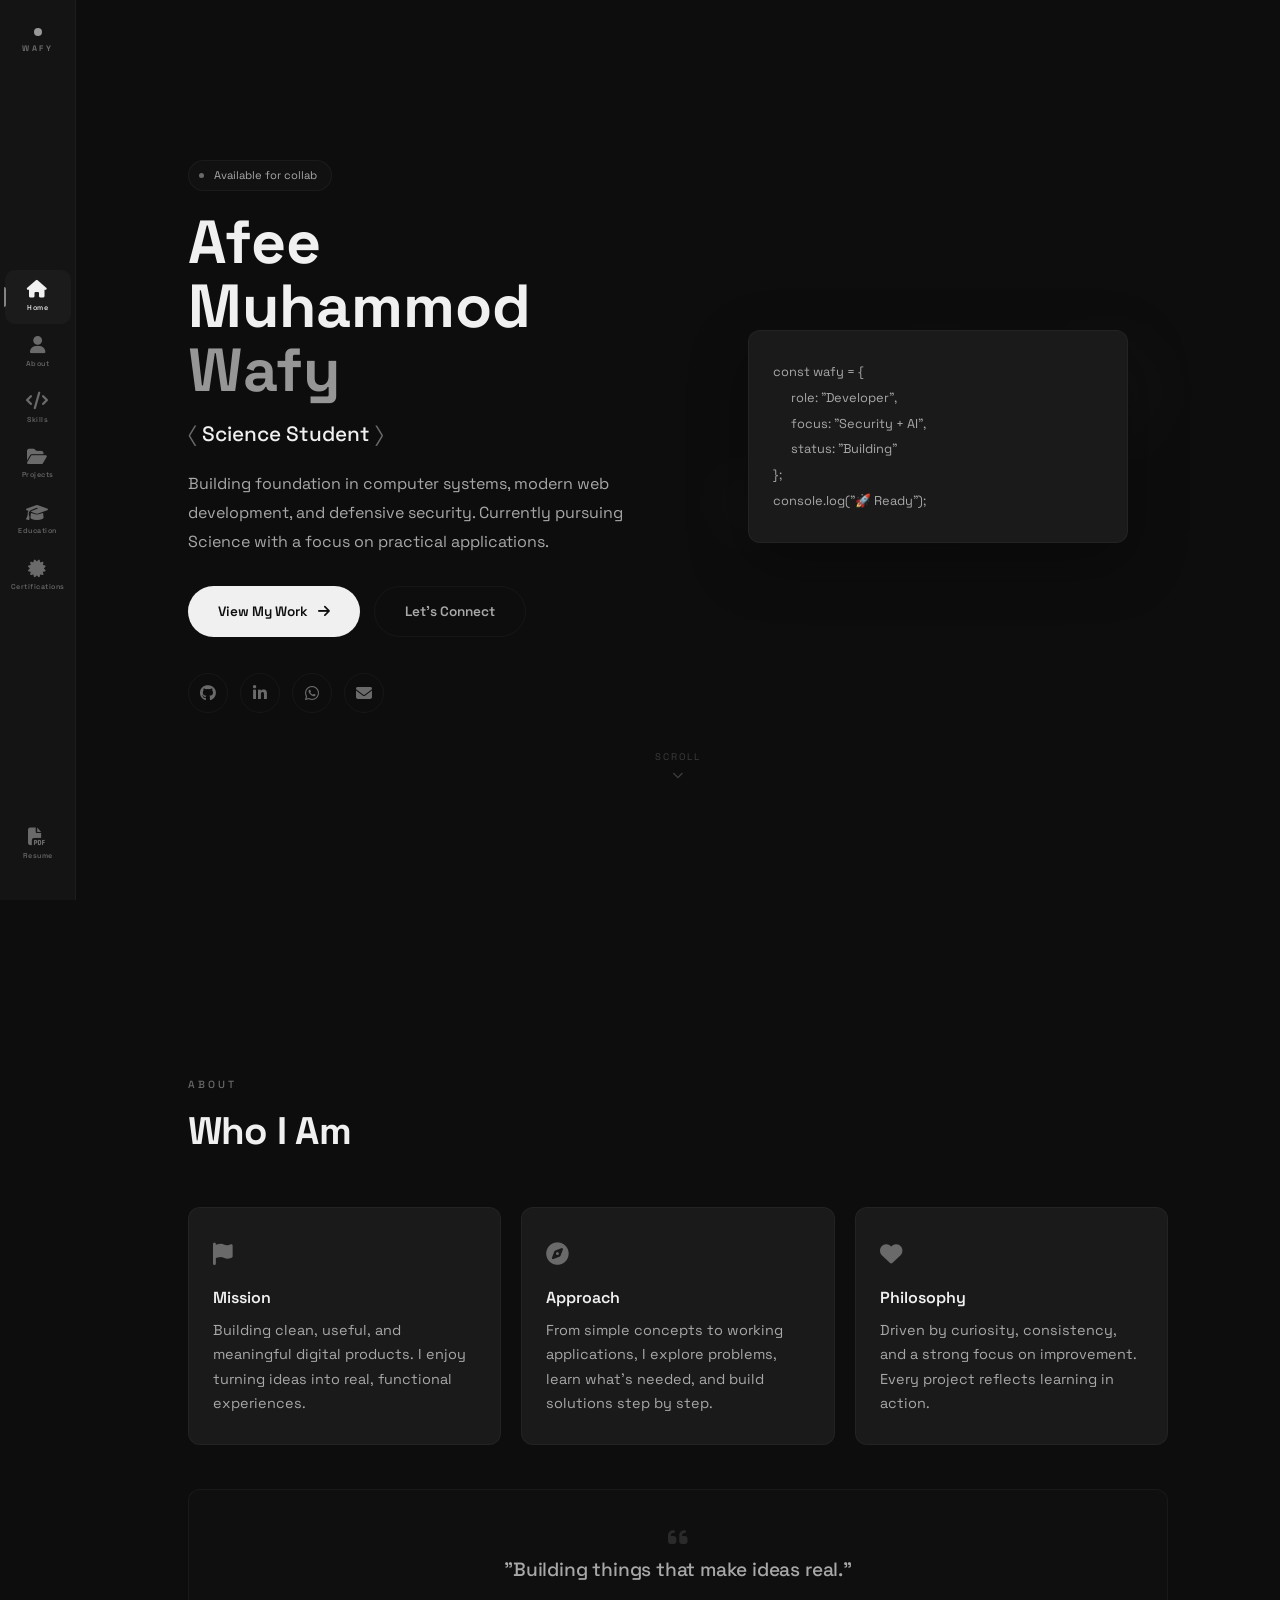
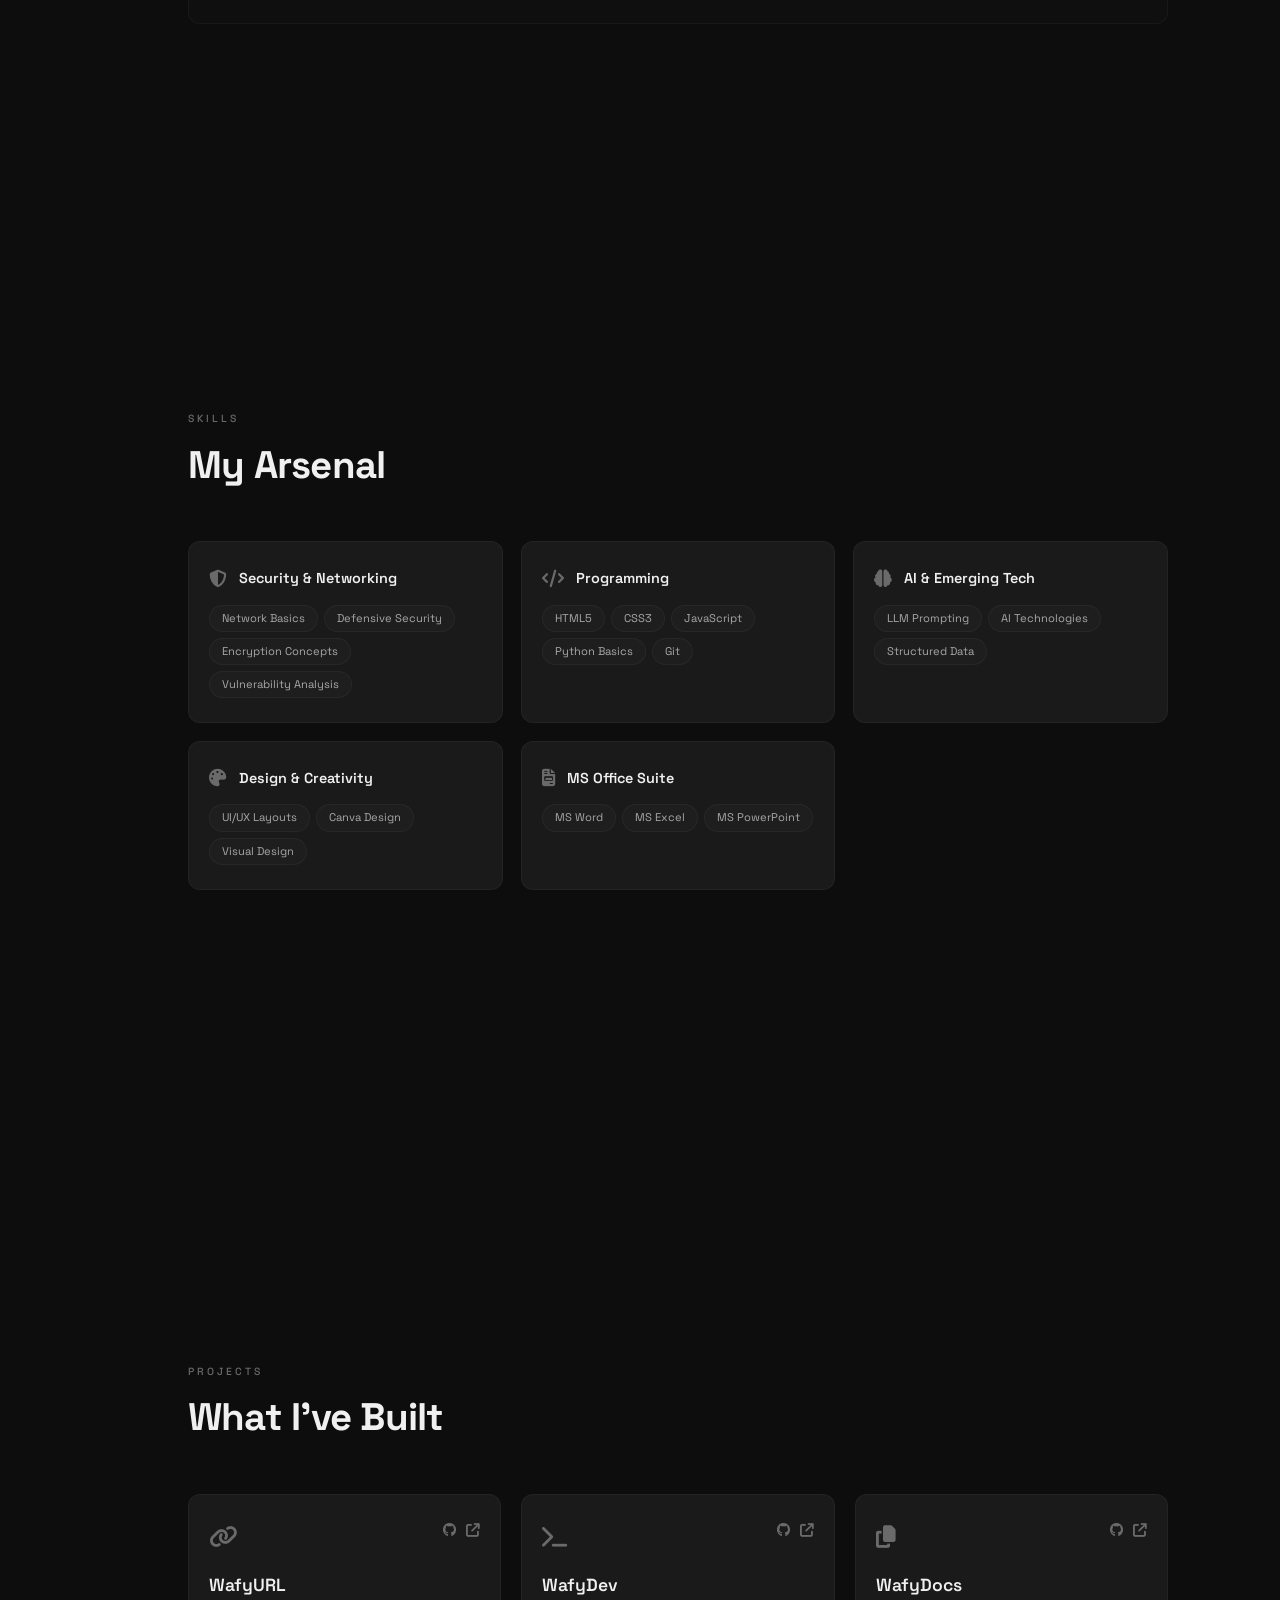
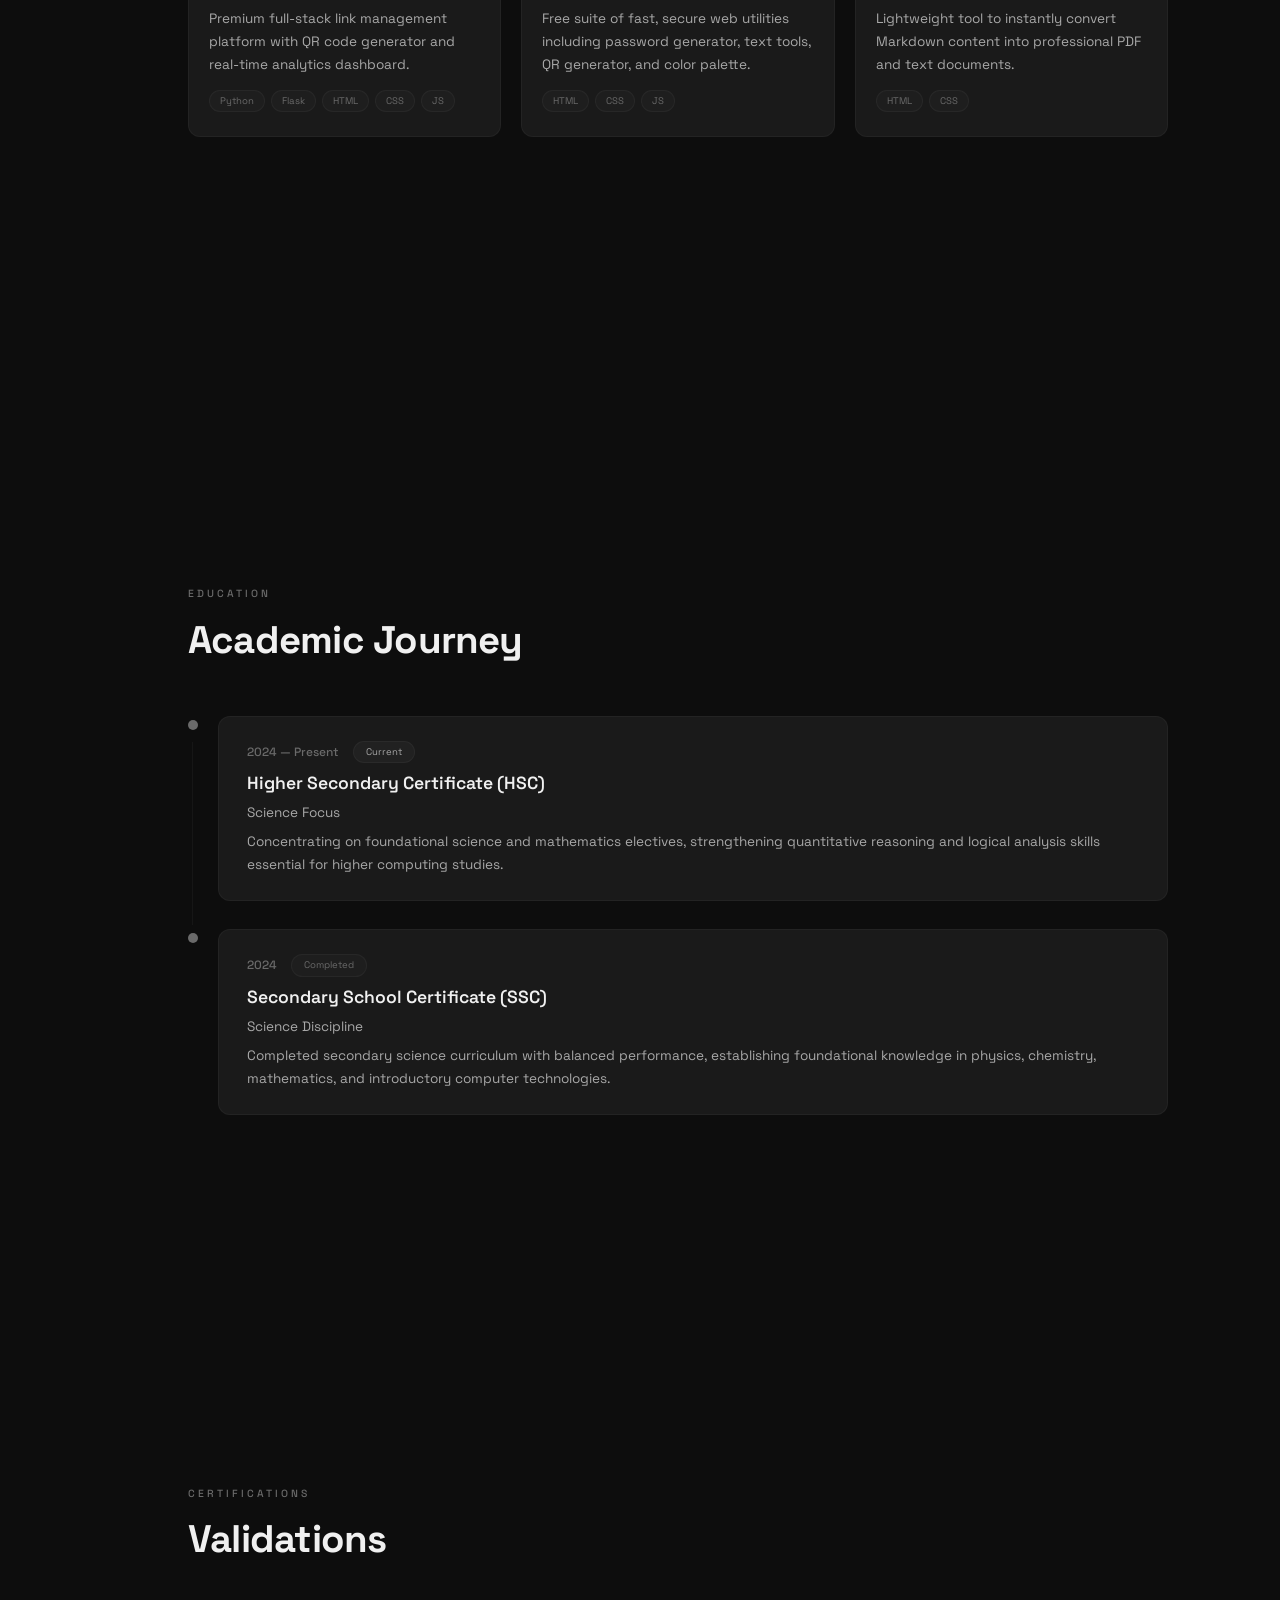
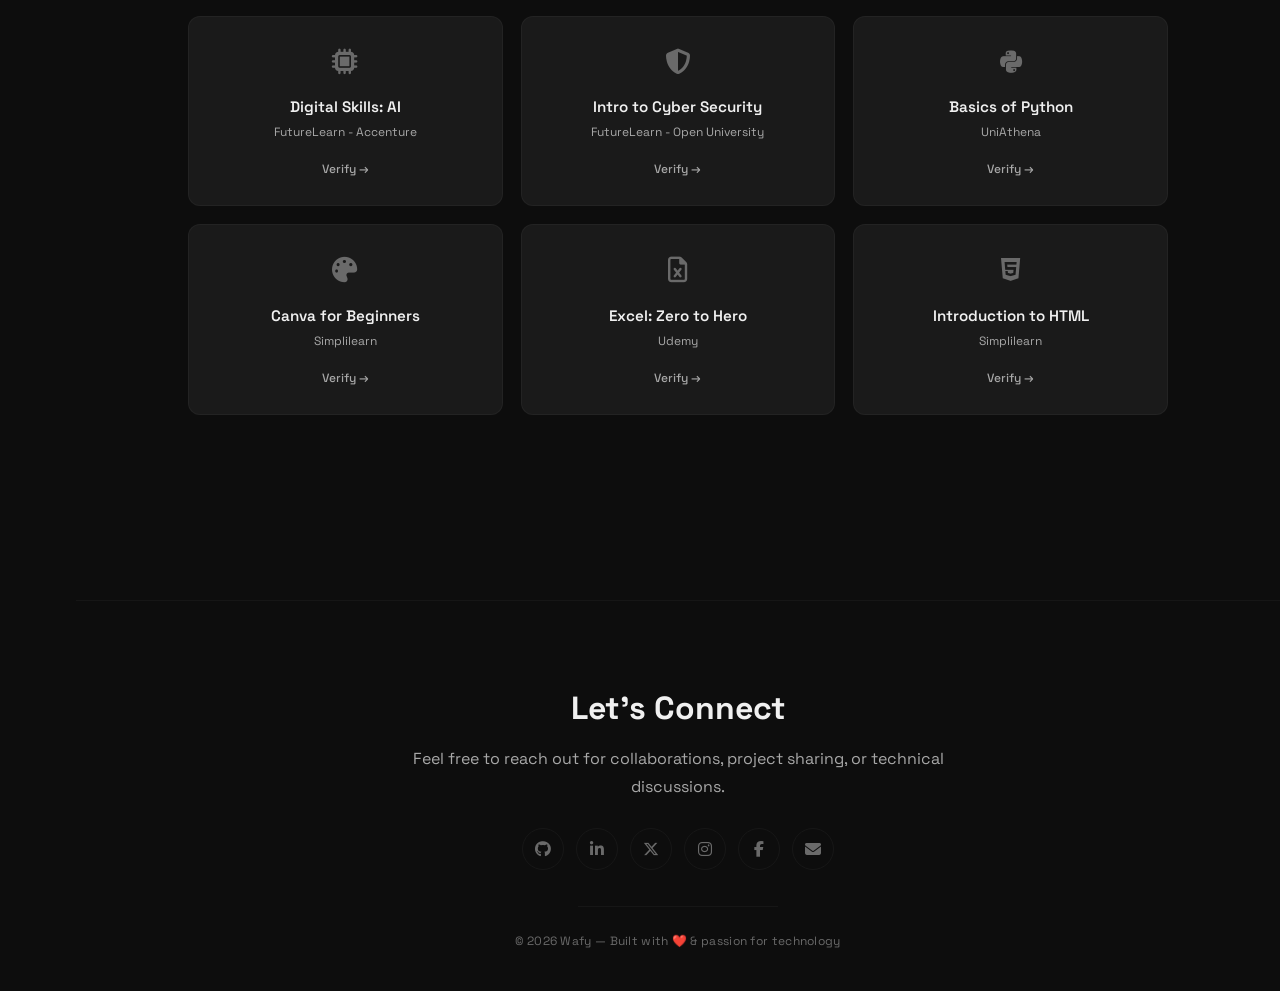
==== index.html @ 4021f89a "Add files via upload" ====
<!DOCTYPE html>
<html lang="en">
<head>
    <meta charset="UTF-8">
    <meta name="viewport" content="width=device-width, initial-scale=1.0">
    <title>Afee Muhammod Wafy</title>
    
    <!-- SEO Meta Tags -->
    <meta name="description" content="Portfolio of Afee Muhammod Wafy, a Science student, cybersecurity enthusiast, and developer exploring AI and front-end technologies.">
    <meta name="keywords" content="Afee Muhammod Wafy, Wafy, Portfolio, Science Student, Cybersecurity, Front-End Developer, AI Explorer">
    <meta name="author" content="Afee Muhammod Wafy">
    <link rel="canonical" href="https://www.amwafy.xyz/">
    
    <!-- Google Search Site Name Structured Data -->
    <script type="application/ld+json">
    {
      "@context": "https://schema.org",
      "@type": "WebSite",
      "name": "Afee Muhammod Wafy",
      "url": "https://www.amwafy.xyz/"
    }
    </script>
    
    <!-- Open Graph -->
    <meta property="og:type" content="website">
    <meta property="og:url" content="https://www.amwafy.xyz/">
    <meta property="og:title" content="Afee Muhammod Wafy">
    <meta property="og:description" content="Portfolio of Afee Muhammod Wafy, exploring front-end development, cybersecurity, and artificial intelligence.">
    <meta property="og:image" content="https://www.amwafy.xyz/images/og-image.jpg">

    <!-- Twitter -->
    <meta property="twitter:card" content="summary_large_image">
    <meta property="twitter:url" content="https://www.amwafy.xyz/">
    <meta property="twitter:title" content="Afee Muhammod Wafy">
    <meta property="twitter:description" content="Portfolio of Afee Muhammod Wafy.">

    <!-- Favicon -->
    <link rel="icon" type="image/png" href="icon.png">
    <link rel="apple-touch-icon" href="icon.png">

    <!-- Google Fonts -->
    <link rel="preconnect" href="https://fonts.googleapis.com">
    <link rel="preconnect" href="https://fonts.gstatic.com" crossorigin>
    <link href="https://fonts.googleapis.com/css2?family=Space+Grotesk:wght@300;400;500;600;700&display=swap" rel="stylesheet">

    <!-- Font Awesome -->
    <link rel="stylesheet" href="https://cdnjs.cloudflare.com/ajax/libs/font-awesome/6.4.0/css/all.min.css">

    <!-- Custom CSS -->
    <link rel="stylesheet" href="style.css">
</head>
<body>

    <!-- ✦ SIDEBAR NAVIGATION ✦ -->
    <aside class="sidebar">
        <div class="sidebar-brand">
            <span class="brand-dot"></span>
            <span class="brand-text">WAFY</span>
        </div>
        
        <nav class="sidebar-nav">
            <a href="#home" class="nav-link active" data-section="home">
                <i class="fa-solid fa-house"></i>
                <span>Home</span>
            </a>
            <a href="#about" class="nav-link" data-section="about">
                <i class="fa-solid fa-user"></i>
                <span>About</span>
            </a>
            <a href="#skills" class="nav-link" data-section="skills">
                <i class="fa-solid fa-code"></i>
                <span>Skills</span>
            </a>
            <a href="#projects" class="nav-link" data-section="projects">
                <i class="fa-solid fa-folder-open"></i>
                <span>Projects</span>
            </a>
            <a href="#education" class="nav-link" data-section="education">
                <i class="fa-solid fa-graduation-cap"></i>
                <span>Education</span>
            </a>
            <a href="#certifications" class="nav-link" data-section="certifications">
                <i class="fa-solid fa-certificate"></i>
                <span>Certifications</span>
            </a>
        </nav>

        <div class="sidebar-footer">
            <a href="cv.pdf" download class="sidebar-resume">
                <i class="fa-solid fa-file-pdf"></i>
                <span>Resume</span>
            </a>
        </div>
    </aside>

    <!-- ✦ MOBILE HEADER ✦ -->
    <header class="mobile-header">
        <span class="mobile-brand">WAFY</span>
        <button class="mobile-menu-btn" id="menuBtn">
            <span></span>
            <span></span>
            <span></span>
        </button>
    </header>

    <!-- ✦ MOBILE NAV ✦ -->
    <div class="mobile-nav" id="mobileNav">
        <a href="#home" class="mobile-nav-link" data-section="home">
            <i class="fa-solid fa-house"></i> Home
        </a>
        <a href="#about" class="mobile-nav-link" data-section="about">
            <i class="fa-solid fa-user"></i> About
        </a>
        <a href="#skills" class="mobile-nav-link" data-section="skills">
            <i class="fa-solid fa-code"></i> Skills
        </a>
        <a href="#projects" class="mobile-nav-link" data-section="projects">
            <i class="fa-solid fa-folder-open"></i> Projects
        </a>
        <a href="#education" class="mobile-nav-link" data-section="education">
            <i class="fa-solid fa-graduation-cap"></i> Education
        </a>
        <a href="#certifications" class="mobile-nav-link" data-section="certifications">
            <i class="fa-solid fa-certificate"></i> Certifications
        </a>
        <a href="cv.pdf" download class="mobile-nav-link resume-mobile">
            <i class="fa-solid fa-file-pdf"></i> Resume
        </a>
    </div>

    <!-- ✦ MAIN CONTENT ✦ -->
    <main class="main-content">

        <!-- ═══ HERO ═══ -->
        <section id="home" class="section hero">
            <div class="hero-grid">
                <div class="hero-text">
                    <div class="hero-tag">
                        <span class="pulse-dot"></span>
                        Available for collab
                    </div>
                    <h1 class="hero-name">
                        <span class="name-line">Afee</span>
                        <span class="name-line">Muhammod</span>
                        <span class="name-line highlight">Wafy</span>
                    </h1>
                    <div class="hero-role">
                        <span class="role-bracket">⟨</span>
                        <span class="role-text" id="roleText">Science Student</span>
                        <span class="role-bracket">⟩</span>
                    </div>
                    <p class="hero-desc">
                        Building foundation in computer systems, modern web development, 
                        and defensive security. Currently pursuing Science with a focus 
                        on practical applications.
                    </p>
                    <div class="hero-actions">
                        <a href="#projects" class="btn-primary">
                            View My Work
                            <i class="fa-solid fa-arrow-right"></i>
                        </a>
                        <a href="#footer" class="btn-secondary">
                            Let's Connect
                        </a>
                    </div>
                    <div class="hero-social">
                        <a href="https://github.com/afeemuhammodwafy1" target="_blank"><i class="fa-brands fa-github"></i></a>
                        <a href="https://linkedin.com/in/afeemuhammodwafy1" target="_blank"><i class="fa-brands fa-linkedin-in"></i></a>
                        <a href="https://wa.me/8801644568471" target="_blank"><i class="fa-brands fa-whatsapp"></i></a>
                        <a href="mailto:afeemuhammodwafy@gmail.com"><i class="fa-solid fa-envelope"></i></a>
                    </div>
                </div>
                <div class="hero-visual">
                    <div class="hero-orb"></div>
                    <div class="hero-orb-2"></div>
                    <div class="hero-orb-3"></div>
                    <div class="hero-code-block">
                        <div class="code-line"><span class="code-purple">const</span> <span class="code-cyan">wafy</span> = {</div>
                        <div class="code-line indent"><span class="code-pink">role</span>: <span class="code-green">"Developer"</span>,</div>
                        <div class="code-line indent"><span class="code-pink">focus</span>: <span class="code-green">"Security + AI"</span>,</div>
                        <div class="code-line indent"><span class="code-pink">status</span>: <span class="code-green">"Building"</span></div>
                        <div class="code-line">};</div>
                        <div class="code-line"><span class="code-purple">console</span>.<span class="code-cyan">log</span>(<span class="code-green">"🚀 Ready"</span>);</div>
                    </div>
                </div>
            </div>
            <div class="scroll-indicator">
                <span>Scroll</span>
                <i class="fa-solid fa-chevron-down"></i>
            </div>
        </section>

        <!-- ═══ ABOUT ═══ -->
        <section id="about" class="section">
            <div class="section-label">About</div>
            <h2 class="section-title">Who I Am</h2>
            
            <div class="about-grid">
                <div class="about-card">
                    <div class="about-icon"><i class="fa-solid fa-flag"></i></div>
                    <h3>Mission</h3>
                    <p>Building clean, useful, and meaningful digital products. I enjoy turning ideas into real, functional experiences.</p>
                </div>
                <div class="about-card">
                    <div class="about-icon"><i class="fa-solid fa-compass"></i></div>
                    <h3>Approach</h3>
                    <p>From simple concepts to working applications, I explore problems, learn what's needed, and build solutions step by step.</p>
                </div>
                <div class="about-card">
                    <div class="about-icon"><i class="fa-solid fa-heart"></i></div>
                    <h3>Philosophy</h3>
                    <p>Driven by curiosity, consistency, and a strong focus on improvement. Every project reflects learning in action.</p>
                </div>
            </div>

            <div class="about-quote-block">
                <i class="fa-solid fa-quote-left"></i>
                <p>"Building things that make ideas real."</p>
            </div>
        </section>

        <!-- ═══ SKILLS ═══ -->
        <section id="skills" class="section">
            <div class="section-label">Skills</div>
            <h2 class="section-title">My Arsenal</h2>

            <div class="skills-grid">
                <div class="skill-group">
                    <div class="skill-group-header">
                        <i class="fa-solid fa-shield-halved"></i>
                        <h3>Security & Networking</h3>
                    </div>
                    <div class="skill-tags">
                        <span>Network Basics</span>
                        <span>Defensive Security</span>
                        <span>Encryption Concepts</span>
                        <span>Vulnerability Analysis</span>
                    </div>
                </div>

                <div class="skill-group">
                    <div class="skill-group-header">
                        <i class="fa-solid fa-code"></i>
                        <h3>Programming</h3>
                    </div>
                    <div class="skill-tags">
                        <span>HTML5</span>
                        <span>CSS3</span>
                        <span>JavaScript</span>
                        <span>Python Basics</span>
                        <span>Git</span>
                    </div>
                </div>

                <div class="skill-group">
                    <div class="skill-group-header">
                        <i class="fa-solid fa-brain"></i>
                        <h3>AI & Emerging Tech</h3>
                    </div>
                    <div class="skill-tags">
                        <span>LLM Prompting</span>
                        <span>AI Technologies</span>
                        <span>Structured Data</span>
                    </div>
                </div>

                <div class="skill-group">
                    <div class="skill-group-header">
                        <i class="fa-solid fa-palette"></i>
                        <h3>Design & Creativity</h3>
                    </div>
                    <div class="skill-tags">
                        <span>UI/UX Layouts</span>
                        <span>Canva Design</span>
                        <span>Visual Design</span>
                    </div>
                </div>

                <div class="skill-group">
                    <div class="skill-group-header">
                        <i class="fa-solid fa-file-invoice"></i>
                        <h3>MS Office Suite</h3>
                    </div>
                    <div class="skill-tags">
                        <span>MS Word</span>
                        <span>MS Excel</span>
                        <span>MS PowerPoint</span>
                    </div>
                </div>
            </div>
        </section>

        <!-- ═══ PROJECTS ═══ -->
        <section id="projects" class="section">
            <div class="section-label">Projects</div>
            <h2 class="section-title">What I've Built</h2>

            <div class="projects-grid">
                <!-- Project 1 -->
                <div class="project-card">
                    <div class="project-top">
                        <div class="project-icon"><i class="fa-solid fa-link"></i></div>
                        <div class="project-links-top">
                            <a href="https://github.com/afeemuhammodwafy1/wafyurl" target="_blank"><i class="fa-brands fa-github"></i></a>
                            <a href="https://wafyurl.onrender.com/" target="_blank"><i class="fa-solid fa-arrow-up-right-from-square"></i></a>
                        </div>
                    </div>
                    <h3 class="project-title">WafyURL</h3>
                    <p class="project-desc">Premium full-stack link management platform with QR code generator and real-time analytics dashboard.</p>
                    <div class="project-tags">
                        <span>Python</span>
                        <span>Flask</span>
                        <span>HTML</span>
                        <span>CSS</span>
                        <span>JS</span>
                    </div>
                </div>

                <!-- Project 2 -->
                <div class="project-card">
                    <div class="project-top">
                        <div class="project-icon"><i class="fa-solid fa-terminal"></i></div>
                        <div class="project-links-top">
                            <a href="https://github.com/afeemuhammodwafy1/wafydev" target="_blank"><i class="fa-brands fa-github"></i></a>
                            <a href="https://afeemuhammodwafy1.github.io/wafydev/" target="_blank"><i class="fa-solid fa-arrow-up-right-from-square"></i></a>
                        </div>
                    </div>
                    <h3 class="project-title">WafyDev</h3>
                    <p class="project-desc">Free suite of fast, secure web utilities including password generator, text tools, QR generator, and color palette.</p>
                    <div class="project-tags">
                        <span>HTML</span>
                        <span>CSS</span>
                        <span>JS</span>
                    </div>
                </div>

                <!-- Project 3 -->
                <div class="project-card">
                    <div class="project-top">
                        <div class="project-icon"><i class="fa-solid fa-copy"></i></div>
                        <div class="project-links-top">
                            <a href="https://github.com/afeemuhammodwafy1/wafydocs" target="_blank"><i class="fa-brands fa-github"></i></a>
                            <a href="https://afeemuhammodwafy1.github.io/wafydocs/" target="_blank"><i class="fa-solid fa-arrow-up-right-from-square"></i></a>
                        </div>
                    </div>
                    <h3 class="project-title">WafyDocs</h3>
                    <p class="project-desc">Lightweight tool to instantly convert Markdown content into professional PDF and text documents.</p>
                    <div class="project-tags">
                        <span>HTML</span>
                        <span>CSS</span>
                    </div>
                </div>
            </div>
        </section>

        <!-- ═══ EDUCATION ═══ -->
        <section id="education" class="section">
            <div class="section-label">Education</div>
            <h2 class="section-title">Academic Journey</h2>

            <div class="edu-timeline">
                <div class="edu-item">
                    <div class="edu-dot"></div>
                    <div class="edu-content">
                        <div class="edu-header">
                            <span class="edu-year">2024 — Present</span>
                            <span class="edu-badge">Current</span>
                        </div>
                        <h3 class="edu-title">Higher Secondary Certificate (HSC)</h3>
                        <p class="edu-meta">Science Focus</p>
                        <p class="edu-desc">Concentrating on foundational science and mathematics electives, strengthening quantitative reasoning and logical analysis skills essential for higher computing studies.</p>
                    </div>
                </div>

                <div class="edu-item">
                    <div class="edu-dot"></div>
                    <div class="edu-content">
                        <div class="edu-header">
                            <span class="edu-year">2024</span>
                            <span class="edu-badge done">Completed</span>
                        </div>
                        <h3 class="edu-title">Secondary School Certificate (SSC)</h3>
                        <p class="edu-meta">Science Discipline</p>
                        <p class="edu-desc">Completed secondary science curriculum with balanced performance, establishing foundational knowledge in physics, chemistry, mathematics, and introductory computer technologies.</p>
                    </div>
                </div>
            </div>
        </section>

        <!-- ═══ CERTIFICATIONS ═══ -->
        <section id="certifications" class="section">
            <div class="section-label">Certifications</div>
            <h2 class="section-title">Validations</h2>

            <div class="cert-grid">
                <div class="cert-item">
                    <div class="cert-icon"><i class="fa-solid fa-microchip"></i></div>
                    <h4>Digital Skills: AI</h4>
                    <p>FutureLearn - Accenture</p>
                    <a href="https://www.futurelearn.com/certificates/e6npdxg" target="_blank">Verify →</a>
                </div>

                <div class="cert-item">
                    <div class="cert-icon"><i class="fa-solid fa-shield-halved"></i></div>
                    <h4>Intro to Cyber Security</h4>
                    <p>FutureLearn - Open University</p>
                    <a href="https://www.futurelearn.com/certificates/h6davat" target="_blank">Verify →</a>
                </div>

                <div class="cert-item">
                    <div class="cert-icon"><i class="fa-brands fa-python"></i></div>
                    <h4>Basics of Python</h4>
                    <p>UniAthena</p>
                    <a href="https://uniathena.com/verify/certificate?certID=8781-9786-7632" target="_blank">Verify →</a>
                </div>

                <div class="cert-item">
                    <div class="cert-icon"><i class="fa-solid fa-palette"></i></div>
                    <h4>Canva for Beginners</h4>
                    <p>Simplilearn</p>
                    <a href="https://simpli-web.app.link/e/DXiqi2ANM1b" target="_blank">Verify →</a>
                </div>

                <div class="cert-item">
                    <div class="cert-icon"><i class="fa-regular fa-file-excel"></i></div>
                    <h4>Excel: Zero to Hero</h4>
                    <p>Udemy</p>
                    <a href="https://udemy.com/certificate/UC-04491d93-4e56-413d-9c41-da1642c5844d/" target="_blank">Verify →</a>
                </div>

                <div class="cert-item">
                    <div class="cert-icon"><i class="fa-brands fa-html5"></i></div>
                    <h4>Introduction to HTML</h4>
                    <p>Simplilearn</p>
                    <a href="https://simpli-web.app.link/e/isp9CvQ6G1b" target="_blank">Verify →</a>
                </div>
            </div>
        </section>

        <!-- ═══ FOOTER ═══ -->
        <footer id="footer" class="footer">
            <div class="footer-content">
                <h2 class="footer-title">Let's Connect</h2>
                <p class="footer-desc">Feel free to reach out for collaborations, project sharing, or technical discussions.</p>
                
                <div class="footer-social">
                    <a href="https://github.com/afeemuhammodwafy1" target="_blank"><i class="fa-brands fa-github"></i></a>
                    <a href="https://linkedin.com/in/afeemuhammodwafy1" target="_blank"><i class="fa-brands fa-linkedin-in"></i></a>
                    <a href="https://twitter.com/muhammodwafy" target="_blank"><i class="fa-brands fa-x-twitter"></i></a>
                    <a href="https://instagram.com/afeemuhammodwafy" target="_blank"><i class="fa-brands fa-instagram"></i></a>
                    <a href="https://facebook.com/afeemuhammodwafy" target="_blank"><i class="fa-brands fa-facebook-f"></i></a>
                    <a href="mailto:afeemuhammodwafy@gmail.com"><i class="fa-solid fa-envelope"></i></a>
                </div>
                
                <div class="footer-divider"></div>
                <p class="copyright">&copy; 2026 Wafy — Built with ❤️ &amp; passion for technology</p>
            </div>
        </footer>

    </main>

    <!-- ✦ BACK TO TOP ✦ -->
    <button id="backTop" class="back-top">
        <i class="fa-solid fa-chevron-up"></i>
    </button>

    <!-- Custom JS -->
    <script>
        // ─── Mobile Menu ───
        const menuBtn = document.getElementById('menuBtn');
        const mobileNav = document.getElementById('mobileNav');

        menuBtn.addEventListener('click', () => {
            menuBtn.classList.toggle('active');
            mobileNav.classList.toggle('active');
        });

        document.querySelectorAll('.mobile-nav-link').forEach(link => {
            link.addEventListener('click', () => {
                menuBtn.classList.remove('active');
                mobileNav.classList.remove('active');
            });
        });

        // ─── Role Typing ───
        const roles = ["Science Student", "Cybersecurity Enthusiast", "Front-End Developer", "AI & Tech Explorer"];
        let roleIndex = 0, charIndex = 0, isDeleting = false;
        const roleEl = document.getElementById('roleText');

        function typeRole() {
            const current = roles[roleIndex];
            if (isDeleting) {
                roleEl.textContent = current.slice(0, charIndex - 1);
                charIndex--;
            } else {
                roleEl.textContent = current.slice(0, charIndex + 1);
                charIndex++;
            }

            if (!isDeleting && charIndex === current.length) {
                isDeleting = true;
                setTimeout(typeRole, 2000);
                return;
            } else if (isDeleting && charIndex === 0) {
                isDeleting = false;
                roleIndex = (roleIndex + 1) % roles.length;
                setTimeout(typeRole, 300);
                return;
            }
            setTimeout(typeRole, isDeleting ? 40 : 80);
        }
        typeRole();

        // ─── Active Nav Link ───
        const sections = document.querySelectorAll('.section');
        const navLinks = document.querySelectorAll('.nav-link');
        const mobileLinks = document.querySelectorAll('.mobile-nav-link');

        function setActive(id) {
            navLinks.forEach(l => l.classList.toggle('active', l.dataset.section === id));
            mobileLinks.forEach(l => l.classList.toggle('active', l.dataset.section === id));
        }

        window.addEventListener('scroll', () => {
            let current = '';
            sections.forEach(s => {
                const top = s.offsetTop - 150;
                if (window.scrollY >= top) current = s.id;
            });
            setActive(current);
        });

        // ─── Back to Top ───
        const backTop = document.getElementById('backTop');
        window.addEventListener('scroll', () => {
            backTop.classList.toggle('visible', window.scrollY > 400);
        });
        backTop.addEventListener('click', () => {
            window.scrollTo({ top: 0, behavior: 'smooth' });
        });

        // ─── Smooth Scroll for Nav ───
        document.querySelectorAll('.nav-link, .mobile-nav-link').forEach(link => {
            link.addEventListener('click', (e) => {
                e.preventDefault();
                const target = document.querySelector(link.getAttribute('href'));
                if (target) target.scrollIntoView({ behavior: 'smooth' });
            });
        });
    </script>
</body>
</html>
---- style.css ----
/* ═══════════════════════════════════════
   ROOT VARIABLES - Minimal Dark Theme
   ═══════════════════════════════════════ */
:root {
    --bg-primary: #0d0d0d;
    --bg-secondary: #141414;
    --bg-card: #1a1a1a;
    --bg-card-hover: #222222;
    --bg-elevated: #242424;
    --text-primary: #f0f0f0;
    --text-secondary: #a8a8a8;
    --text-muted: #6a6a6a;
    --text-light: #d0d0d0;
    --accent: #8a8a8a;
    --accent-hover: #b0b0b0;
    --accent-subtle: #2a2a2a;
    --border: rgba(255, 255, 255, 0.04);
    --border-hover: rgba(255, 255, 255, 0.08);
    --radius: 12px;
    --transition: 0.3s cubic-bezier(0.16, 1, 0.3, 1);
    --font: 'Space Grotesk', sans-serif;
    --sidebar-width: 76px;
}

/* ═══════════════════════════════════════
   RESET & BASE
   ═══════════════════════════════════════ */
* {
    margin: 0;
    padding: 0;
    box-sizing: border-box;
}

html {
    scroll-behavior: smooth;
}

body {
    background: var(--bg-primary);
    color: var(--text-primary);
    font-family: var(--font);
    line-height: 1.7;
    display: flex;
}

/* ═══════════════════════════════════════
   SCROLLBAR
   ═══════════════════════════════════════ */
::-webkit-scrollbar {
    width: 4px;
}
::-webkit-scrollbar-track {
    background: var(--bg-primary);
}
::-webkit-scrollbar-thumb {
    background: var(--accent);
    border-radius: 10px;
}

/* ═══════════════════════════════════════
   SIDEBAR
   ═══════════════════════════════════════ */
.sidebar {
    position: fixed;
    left: 0;
    top: 0;
    width: var(--sidebar-width);
    height: 100vh;
    background: var(--bg-secondary);
    border-right: 1px solid var(--border);
    display: flex;
    flex-direction: column;
    align-items: center;
    justify-content: space-between;
    padding: 28px 0;
    z-index: 100;
}

.sidebar-brand {
    display: flex;
    flex-direction: column;
    align-items: center;
    gap: 6px;
}

.brand-dot {
    width: 8px;
    height: 8px;
    border-radius: 50%;
    background: var(--text-primary);
    opacity: 0.6;
}

.brand-text {
    font-size: 0.5rem;
    font-weight: 700;
    letter-spacing: 2.5px;
    color: var(--text-muted);
}

.sidebar-nav {
    display: flex;
    flex-direction: column;
    gap: 2px;
}

.nav-link {
    display: flex;
    flex-direction: column;
    align-items: center;
    gap: 2px;
    padding: 10px 6px;
    border-radius: 10px;
    color: var(--text-muted);
    text-decoration: none;
    font-size: 0.45rem;
    font-weight: 500;
    transition: var(--transition);
    position: relative;
    letter-spacing: 0.5px;
}

.nav-link i {
    font-size: 1.1rem;
    margin-bottom: 2px;
}

.nav-link:hover {
    color: var(--text-secondary);
    background: rgba(255, 255, 255, 0.02);
}

.nav-link.active {
    color: var(--text-primary);
    background: rgba(255, 255, 255, 0.03);
}

.nav-link.active::before {
    content: '';
    position: absolute;
    left: -1px;
    top: 50%;
    transform: translateY(-50%);
    width: 2px;
    height: 20px;
    border-radius: 0 2px 2px 0;
    background: var(--text-primary);
    opacity: 0.5;
}

.sidebar-footer {
    display: flex;
    flex-direction: column;
    align-items: center;
}

.sidebar-resume {
    display: flex;
    flex-direction: column;
    align-items: center;
    gap: 4px;
    padding: 10px 6px;
    border-radius: 10px;
    color: var(--text-muted);
    text-decoration: none;
    font-size: 0.45rem;
    font-weight: 500;
    transition: var(--transition);
    letter-spacing: 0.5px;
}

.sidebar-resume i {
    font-size: 1.1rem;
}

.sidebar-resume:hover {
    color: var(--text-secondary);
    background: rgba(255, 255, 255, 0.02);
}

/* ═══════════════════════════════════════
   MOBILE HEADER & NAV
   ═══════════════════════════════════════ */
.mobile-header {
    display: none;
    position: fixed;
    top: 0;
    left: 0;
    right: 0;
    z-index: 90;
    padding: 14px 20px;
    background: rgba(13, 13, 13, 0.95);
    backdrop-filter: blur(16px);
    border-bottom: 1px solid var(--border);
    justify-content: space-between;
    align-items: center;
}

.mobile-brand {
    font-weight: 700;
    font-size: 1rem;
    letter-spacing: 2px;
    color: var(--text-primary);
}

.mobile-menu-btn {
    display: flex;
    flex-direction: column;
    gap: 4px;
    background: none;
    border: none;
    cursor: pointer;
    padding: 4px;
}

.mobile-menu-btn span {
    width: 22px;
    height: 1.5px;
    background: var(--text-primary);
    border-radius: 2px;
    transition: var(--transition);
}

.mobile-menu-btn.active span:nth-child(1) {
    transform: rotate(45deg) translate(4px, 4px);
}
.mobile-menu-btn.active span:nth-child(2) {
    opacity: 0;
}
.mobile-menu-btn.active span:nth-child(3) {
    transform: rotate(-45deg) translate(4px, -4px);
}

.mobile-nav {
    display: none;
    position: fixed;
    top: 58px;
    left: 0;
    right: 0;
    z-index: 89;
    background: rgba(13, 13, 13, 0.98);
    backdrop-filter: blur(16px);
    padding: 16px 20px 20px;
    border-bottom: 1px solid var(--border);
    flex-direction: column;
    gap: 2px;
    transform: translateY(-8px);
    opacity: 0;
    transition: var(--transition);
    pointer-events: none;
}

.mobile-nav.active {
    transform: translateY(0);
    opacity: 1;
    pointer-events: all;
}

.mobile-nav-link {
    display: flex;
    align-items: center;
    gap: 14px;
    padding: 10px 14px;
    border-radius: 10px;
    color: var(--text-secondary);
    text-decoration: none;
    font-size: 0.9rem;
    transition: var(--transition);
}

.mobile-nav-link i {
    width: 18px;
    color: var(--text-muted);
    font-size: 0.95rem;
}

.mobile-nav-link:hover,
.mobile-nav-link.active {
    background: rgba(255, 255, 255, 0.02);
    color: var(--text-primary);
}

.mobile-nav-link.active i {
    color: var(--text-primary);
}

.resume-mobile {
    margin-top: 6px;
    padding-top: 14px;
    border-top: 1px solid var(--border);
    color: var(--text-light);
}

.resume-mobile i {
    color: var(--text-light) !important;
}

/* ═══════════════════════════════════════
   MAIN CONTENT
   ═══════════════════════════════════════ */
.main-content {
    margin-left: var(--sidebar-width);
    flex: 1;
    min-height: 100vh;
}

/* ═══════════════════════════════════════
   SECTIONS
   ═══════════════════════════════════════ */
.section {
    padding: 80px 60px;
    max-width: 1100px;
    margin: 0 auto;
    min-height: 100vh;
    display: flex;
    flex-direction: column;
    justify-content: center;
}

.section-label {
    font-size: 0.65rem;
    text-transform: uppercase;
    letter-spacing: 3px;
    color: var(--text-muted);
    font-weight: 500;
    margin-bottom: 4px;
}

.section-title {
    font-size: 2.4rem;
    font-weight: 700;
    margin-bottom: 44px;
    letter-spacing: -0.02em;
    color: var(--text-primary);
}

/* ═══════════════════════════════════════
   HERO
   ═══════════════════════════════════════ */
.hero {
    padding-top: 100px;
    padding-bottom: 60px;
}

.hero-grid {
    display: grid;
    grid-template-columns: 1fr 1fr;
    gap: 60px;
    align-items: center;
}

.hero-tag {
    display: inline-flex;
    align-items: center;
    gap: 10px;
    font-size: 0.7rem;
    color: var(--text-secondary);
    background: rgba(255, 255, 255, 0.02);
    padding: 5px 14px 5px 10px;
    border-radius: 50px;
    border: 1px solid var(--border);
    margin-bottom: 20px;
}

.pulse-dot {
    width: 5px;
    height: 5px;
    border-radius: 50%;
    background: var(--text-muted);
    animation: pulse-dot 2s ease-in-out infinite;
}

@keyframes pulse-dot {
    0%, 100% { opacity: 1; }
    50% { opacity: 0.3; }
}

.hero-name {
    font-size: 3.8rem;
    font-weight: 700;
    line-height: 1.05;
    margin-bottom: 14px;
}

.name-line {
    display: block;
    color: var(--text-primary);
}

.name-line.highlight {
    color: var(--text-light);
    opacity: 0.7;
}

.hero-role {
    font-size: 1.3rem;
    color: var(--text-secondary);
    margin-bottom: 18px;
}

.role-bracket {
    color: var(--text-muted);
}

.role-text {
    color: var(--text-primary);
    font-weight: 500;
}

.hero-desc {
    color: var(--text-secondary);
    font-size: 1rem;
    max-width: 480px;
    margin-bottom: 30px;
    line-height: 1.8;
}

.hero-actions {
    display: flex;
    gap: 14px;
    flex-wrap: wrap;
    margin-bottom: 36px;
}

.btn-primary {
    display: inline-flex;
    align-items: center;
    gap: 10px;
    padding: 13px 30px;
    background: var(--text-primary);
    color: var(--bg-primary);
    border-radius: 50px;
    text-decoration: none;
    font-weight: 600;
    font-size: 0.85rem;
    transition: var(--transition);
    border: none;
    cursor: pointer;
}

.btn-primary:hover {
    transform: translateY(-2px);
    opacity: 0.85;
}

.btn-secondary {
    display: inline-flex;
    align-items: center;
    padding: 13px 30px;
    border: 1px solid var(--border);
    color: var(--text-secondary);
    border-radius: 50px;
    text-decoration: none;
    font-weight: 600;
    font-size: 0.85rem;
    transition: var(--transition);
}

.btn-secondary:hover {
    border-color: var(--text-muted);
    color: var(--text-primary);
}

.hero-social {
    display: flex;
    gap: 12px;
}

.hero-social a {
    display: flex;
    align-items: center;
    justify-content: center;
    width: 40px;
    height: 40px;
    border-radius: 50%;
    border: 1px solid var(--border);
    color: var(--text-muted);
    text-decoration: none;
    transition: var(--transition);
    font-size: 1rem;
}

.hero-social a:hover {
    border-color: var(--text-muted);
    color: var(--text-primary);
    background: rgba(255, 255, 255, 0.02);
    transform: translateY(-2px);
}

/* ─── Hero Visual ─── */
.hero-visual {
    position: relative;
    display: flex;
    align-items: center;
    justify-content: center;
}

.hero-orb {
    position: absolute;
    width: 260px;
    height: 260px;
    border-radius: 50%;
    background: radial-gradient(circle, rgba(255, 255, 255, 0.02), transparent 70%);
    animation: float-orb 10s ease-in-out infinite;
}

.hero-orb-2 {
    position: absolute;
    width: 180px;
    height: 180px;
    border-radius: 50%;
    background: radial-gradient(circle, rgba(255, 255, 255, 0.015), transparent 70%);
    animation: float-orb 12s ease-in-out infinite reverse;
    top: -30px;
    right: -30px;
}

.hero-orb-3 {
    position: absolute;
    width: 120px;
    height: 120px;
    border-radius: 50%;
    background: radial-gradient(circle, rgba(255, 255, 255, 0.01), transparent 70%);
    animation: float-orb 14s ease-in-out infinite;
    bottom: -20px;
    left: -20px;
}

@keyframes float-orb {
    0%, 100% { transform: translate(0, 0) scale(1); }
    33% { transform: translate(8px, -12px) scale(1.02); }
    66% { transform: translate(-8px, 8px) scale(0.98); }
}

.hero-code-block {
    position: relative;
    z-index: 2;
    background: var(--bg-card);
    border: 1px solid var(--border);
    border-radius: var(--radius);
    padding: 28px 24px;
    font-family: 'Space Grotesk', monospace;
    font-size: 0.8rem;
    width: 100%;
    max-width: 380px;
    box-shadow: 0 20px 60px rgba(0, 0, 0, 0.3);
}

.code-line {
    color: var(--text-secondary);
    padding: 2px 0;
}

.code-line.indent {
    padding-left: 18px;
}

.code-keyword { color: var(--text-muted); opacity: 0.7; }
.code-var { color: var(--text-light); }
.code-string { color: var(--text-secondary); }
.code-comment { color: var(--text-muted); opacity: 0.4; }
.code-func { color: var(--text-light); }

/* ─── Scroll Indicator ─── */
.scroll-indicator {
    display: flex;
    flex-direction: column;
    align-items: center;
    gap: 4px;
    color: var(--text-muted);
    font-size: 0.6rem;
    letter-spacing: 2px;
    text-transform: uppercase;
    margin-top: 36px;
    animation: bounce-down 2.5s ease-in-out infinite;
    opacity: 0.5;
}

.scroll-indicator i {
    font-size: 0.7rem;
}

@keyframes bounce-down {
    0%, 100% { transform: translateY(0); }
    50% { transform: translateY(5px); }
}

/* ═══════════════════════════════════════
   ABOUT
   ═══════════════════════════════════════ */
.about-grid {
    display: grid;
    grid-template-columns: repeat(3, 1fr);
    gap: 20px;
    margin-bottom: 44px;
}

.about-card {
    background: var(--bg-card);
    border: 1px solid var(--border);
    border-radius: var(--radius);
    padding: 28px 24px;
    transition: var(--transition);
}

.about-card:hover {
    border-color: var(--border-hover);
    transform: translateY(-3px);
    background: var(--bg-card-hover);
}

.about-icon {
    font-size: 1.4rem;
    color: var(--text-muted);
    margin-bottom: 10px;
}

.about-card h3 {
    font-size: 1rem;
    font-weight: 600;
    margin-bottom: 6px;
    color: var(--text-primary);
}

.about-card p {
    color: var(--text-secondary);
    font-size: 0.9rem;
    line-height: 1.7;
}

.about-quote-block {
    text-align: center;
    padding: 36px;
    border: 1px solid var(--border);
    border-radius: var(--radius);
    background: rgba(255, 255, 255, 0.01);
}

.about-quote-block i {
    font-size: 1.4rem;
    color: var(--text-muted);
    opacity: 0.3;
    margin-bottom: 6px;
}

.about-quote-block p {
    font-size: 1.2rem;
    font-weight: 500;
    color: var(--text-secondary);
    letter-spacing: -0.01em;
}

/* ═══════════════════════════════════════
   SKILLS
   ═══════════════════════════════════════ */
.skills-grid {
    display: grid;
    grid-template-columns: repeat(3, 1fr);
    gap: 18px;
}

.skill-group {
    background: var(--bg-card);
    border: 1px solid var(--border);
    border-radius: var(--radius);
    padding: 24px 20px;
    transition: var(--transition);
}

.skill-group:hover {
    border-color: var(--border-hover);
    background: var(--bg-card-hover);
}

.skill-group-header {
    display: flex;
    align-items: center;
    gap: 12px;
    margin-bottom: 14px;
}

.skill-group-header i {
    font-size: 1.1rem;
    color: var(--text-muted);
}

.skill-group-header h3 {
    font-size: 0.9rem;
    font-weight: 600;
    color: var(--text-primary);
}

.skill-tags {
    display: flex;
    flex-wrap: wrap;
    gap: 6px;
}

.skill-tags span {
    font-size: 0.7rem;
    padding: 3px 12px;
    background: rgba(255, 255, 255, 0.02);
    border: 1px solid var(--border);
    border-radius: 50px;
    color: var(--text-secondary);
    transition: var(--transition);
}

.skill-tags span:hover {
    border-color: var(--text-muted);
    color: var(--text-primary);
}

/* ═══════════════════════════════════════
   PROJECTS
   ═══════════════════════════════════════ */
.projects-grid {
    display: grid;
    grid-template-columns: repeat(3, 1fr);
    gap: 20px;
}

.project-card {
    background: var(--bg-card);
    border: 1px solid var(--border);
    border-radius: var(--radius);
    padding: 24px 20px;
    transition: var(--transition);
    display: flex;
    flex-direction: column;
}

.project-card:hover {
    border-color: var(--border-hover);
    transform: translateY(-3px);
    background: var(--bg-card-hover);
}

.project-top {
    display: flex;
    justify-content: space-between;
    align-items: flex-start;
    margin-bottom: 14px;
}

.project-icon {
    font-size: 1.4rem;
    color: var(--text-muted);
}

.project-links-top {
    display: flex;
    gap: 10px;
}

.project-links-top a {
    color: var(--text-muted);
    transition: var(--transition);
    font-size: 0.85rem;
}

.project-links-top a:hover {
    color: var(--text-primary);
}

.project-title {
    font-size: 1.1rem;
    font-weight: 600;
    margin-bottom: 6px;
    color: var(--text-primary);
}

.project-desc {
    color: var(--text-secondary);
    font-size: 0.85rem;
    line-height: 1.7;
    flex-grow: 1;
    margin-bottom: 14px;
}

.project-tags {
    display: flex;
    flex-wrap: wrap;
    gap: 6px;
}

.project-tags span {
    font-size: 0.6rem;
    padding: 2px 10px;
    background: rgba(255, 255, 255, 0.02);
    border: 1px solid var(--border);
    border-radius: 50px;
    color: var(--text-muted);
}

/* ═══════════════════════════════════════
   EDUCATION
   ═══════════════════════════════════════ */
.edu-timeline {
    display: flex;
    flex-direction: column;
    gap: 28px;
}

.edu-item {
    display: flex;
    gap: 20px;
    position: relative;
}

.edu-item:not(:last-child)::after {
    content: '';
    position: absolute;
    left: 4px;
    top: 26px;
    bottom: -24px;
    width: 1px;
    background: var(--border);
}

.edu-dot {
    width: 10px;
    height: 10px;
    border-radius: 50%;
    background: var(--text-muted);
    flex-shrink: 0;
    margin-top: 4px;
    position: relative;
    z-index: 1;
}

.edu-content {
    flex: 1;
    background: var(--bg-card);
    border: 1px solid var(--border);
    border-radius: var(--radius);
    padding: 24px 28px;
    transition: var(--transition);
}

.edu-content:hover {
    border-color: var(--border-hover);
}

.edu-header {
    display: flex;
    align-items: center;
    gap: 14px;
    margin-bottom: 6px;
    flex-wrap: wrap;
}

.edu-year {
    font-size: 0.75rem;
    color: var(--text-muted);
    font-weight: 500;
}

.edu-badge {
    font-size: 0.6rem;
    padding: 2px 12px;
    border-radius: 50px;
    background: rgba(255, 255, 255, 0.03);
    color: var(--text-secondary);
    border: 1px solid var(--border);
}

.edu-badge.done {
    background: rgba(255, 255, 255, 0.02);
    color: var(--text-muted);
}

.edu-title {
    font-size: 1.1rem;
    font-weight: 600;
    margin-bottom: 2px;
    color: var(--text-primary);
}

.edu-meta {
    color: var(--text-secondary);
    font-size: 0.85rem;
    margin-bottom: 6px;
}

.edu-desc {
    color: var(--text-secondary);
    font-size: 0.85rem;
    line-height: 1.7;
}

/* ═══════════════════════════════════════
   CERTIFICATIONS
   ═══════════════════════════════════════ */
.cert-grid {
    display: grid;
    grid-template-columns: repeat(3, 1fr);
    gap: 18px;
}

.cert-item {
    background: var(--bg-card);
    border: 1px solid var(--border);
    border-radius: var(--radius);
    padding: 24px 20px;
    text-align: center;
    transition: var(--transition);
}

.cert-item:hover {
    border-color: var(--border-hover);
    transform: translateY(-3px);
    background: var(--bg-card-hover);
}

.cert-icon {
    font-size: 1.6rem;
    color: var(--text-muted);
    margin-bottom: 10px;
}

.cert-item h4 {
    font-size: 0.95rem;
    font-weight: 600;
    margin-bottom: 2px;
    color: var(--text-primary);
}

.cert-item p {
    color: var(--text-secondary);
    font-size: 0.75rem;
    margin-bottom: 12px;
}

.cert-item a {
    color: var(--text-secondary);
    text-decoration: none;
    font-size: 0.75rem;
    font-weight: 500;
    transition: var(--transition);
    border-bottom: 1px solid transparent;
}

.cert-item a:hover {
    border-bottom-color: var(--text-secondary);
    color: var(--text-primary);
}

/* ═══════════════════════════════════════
   FOOTER
   ═══════════════════════════════════════ */
.footer {
    padding: 80px 60px 40px;
    border-top: 1px solid var(--border);
}

.footer-content {
    max-width: 600px;
    margin: 0 auto;
    text-align: center;
}

.footer-title {
    font-size: 2rem;
    font-weight: 700;
    margin-bottom: 10px;
    color: var(--text-primary);
}

.footer-desc {
    color: var(--text-secondary);
    margin-bottom: 28px;
    font-size: 1rem;
}

.footer-social {
    display: flex;
    justify-content: center;
    gap: 12px;
    margin-bottom: 36px;
}

.footer-social a {
    display: flex;
    align-items: center;
    justify-content: center;
    width: 42px;
    height: 42px;
    border-radius: 50%;
    border: 1px solid var(--border);
    color: var(--text-muted);
    text-decoration: none;
    transition: var(--transition);
}

.footer-social a:hover {
    border-color: var(--text-muted);
    color: var(--text-primary);
    background: rgba(255, 255, 255, 0.02);
    transform: translateY(-2px);
}

.footer-divider {
    width: 100%;
    max-width: 200px;
    height: 1px;
    background: var(--border);
    margin: 0 auto 24px;
}

.copyright {
    color: var(--text-muted);
    font-size: 0.75rem;
    letter-spacing: 0.3px;
}

/* ═══════════════════════════════════════
   BACK TO TOP
   ═══════════════════════════════════════ */
.back-top {
    position: fixed;
    bottom: 28px;
    right: 28px;
    width: 40px;
    height: 40px;
    border-radius: 50%;
    background: var(--bg-card);
    border: 1px solid var(--border);
    color: var(--text-secondary);
    cursor: pointer;
    transition: var(--transition);
    opacity: 0;
    visibility: hidden;
    z-index: 50;
}

.back-top.visible {
    opacity: 1;
    visibility: visible;
}

.back-top:hover {
    border-color: var(--text-muted);
    color: var(--text-primary);
    transform: translateY(-2px);
}

/* ═══════════════════════════════════════
   RESPONSIVE
   ═══════════════════════════════════════ */

/* ─── Tablets ─── */
@media (max-width: 1024px) {
    .hero-grid {
        grid-template-columns: 1fr;
        gap: 36px;
        text-align: center;
    }
    .hero-desc {
        max-width: 100%;
        margin-left: auto;
        margin-right: auto;
    }
    .hero-actions {
        justify-content: center;
    }
    .hero-social {
        justify-content: center;
    }
    .hero-code-block {
        max-width: 100%;
    }
    .hero-name {
        font-size: 3rem;
    }

    .projects-grid {
        grid-template-columns: repeat(2, 1fr);
    }

    .cert-grid {
        grid-template-columns: repeat(2, 1fr);
    }

    .about-grid {
        grid-template-columns: repeat(2, 1fr);
    }

    .skills-grid {
        grid-template-columns: repeat(2, 1fr);
    }
}

/* ─── Mobile ─── */
@media (max-width: 768px) {
    .sidebar {
        display: none;
    }

    .main-content {
        margin-left: 0;
    }

    .mobile-header {
        display: flex;
    }

    .mobile-nav {
        display: flex;
    }

    .section {
        padding: 90px 20px 50px;
        min-height: auto;
    }

    .section-title {
        font-size: 1.8rem;
        margin-bottom: 28px;
    }

    .hero {
        padding-top: 70px;
        min-height: auto;
    }

    .hero-name {
        font-size: 2.4rem;
    }

    .hero-role {
        font-size: 1rem;
    }

    .hero-code-block {
        font-size: 0.65rem;
        padding: 20px 16px;
    }

    .about-grid {
        grid-template-columns: 1fr;
    }

    .skills-grid {
        grid-template-columns: 1fr;
    }

    .projects-grid {
        grid-template-columns: 1fr;
    }

    .cert-grid {
        grid-template-columns: 1fr;
    }

    .edu-content {
        padding: 18px;
    }

    .edu-title {
        font-size: 0.95rem;
    }

    .footer {
        padding: 50px 20px 28px;
    }

    .footer-title {
        font-size: 1.5rem;
    }

    .back-top {
        bottom: 18px;
        right: 18px;
        width: 36px;
        height: 36px;
    }

    .scroll-indicator {
        display: none;
    }
}

/* ─── Small Phones ─── */
@media (max-width: 480px) {
    .hero-name {
        font-size: 1.8rem;
    }

    .hero-actions {
        flex-direction: column;
        align-items: center;
    }

    .btn-primary,
    .btn-secondary {
        width: 100%;
        justify-content: center;
    }

    .section-title {
        font-size: 1.4rem;
    }

    .hero-code-block {
        font-size: 0.55rem;
        padding: 16px 14px;
    }

    .about-card {
        padding: 20px 16px;
    }

    .skill-group {
        padding: 18px 16px;
    }

    .project-card {
        padding: 18px 16px;
    }

    .cert-item {
        padding: 18px 16px;
    }

    .edu-content {
        padding: 14px;
    }
}
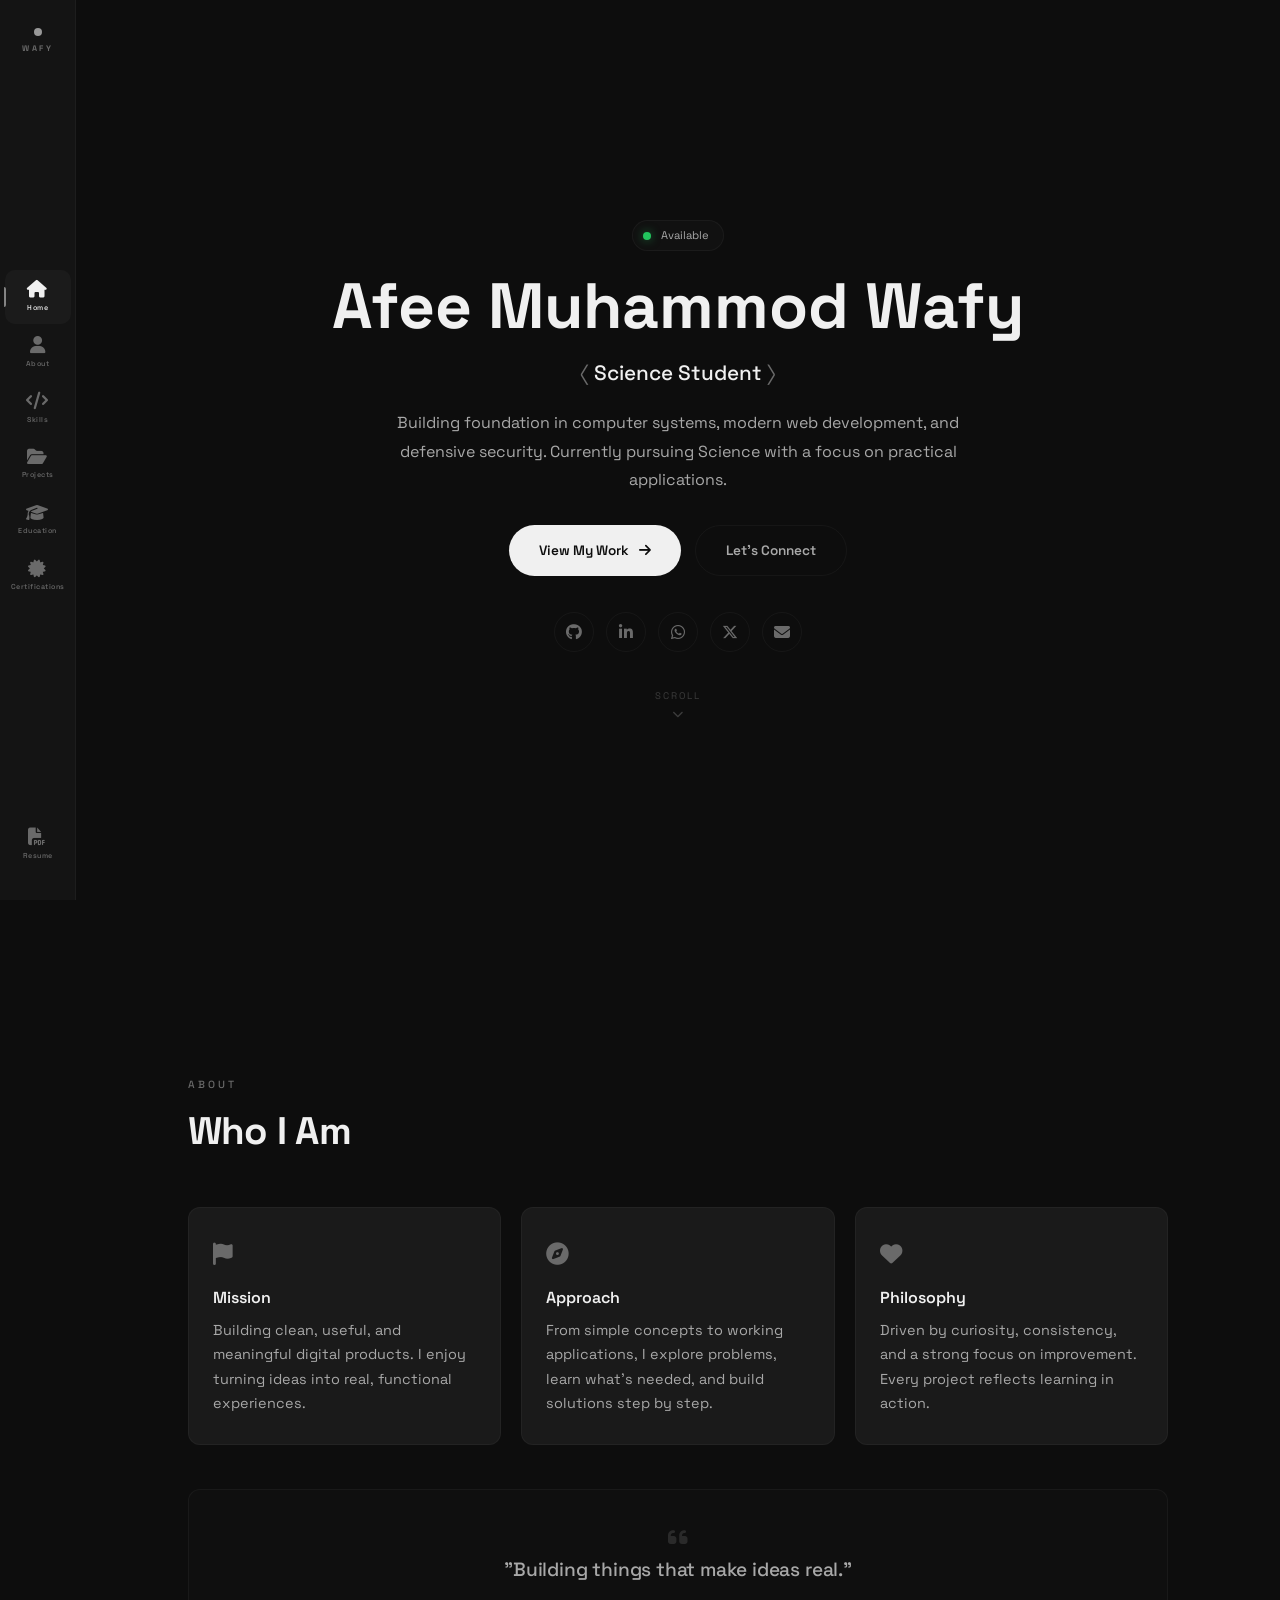
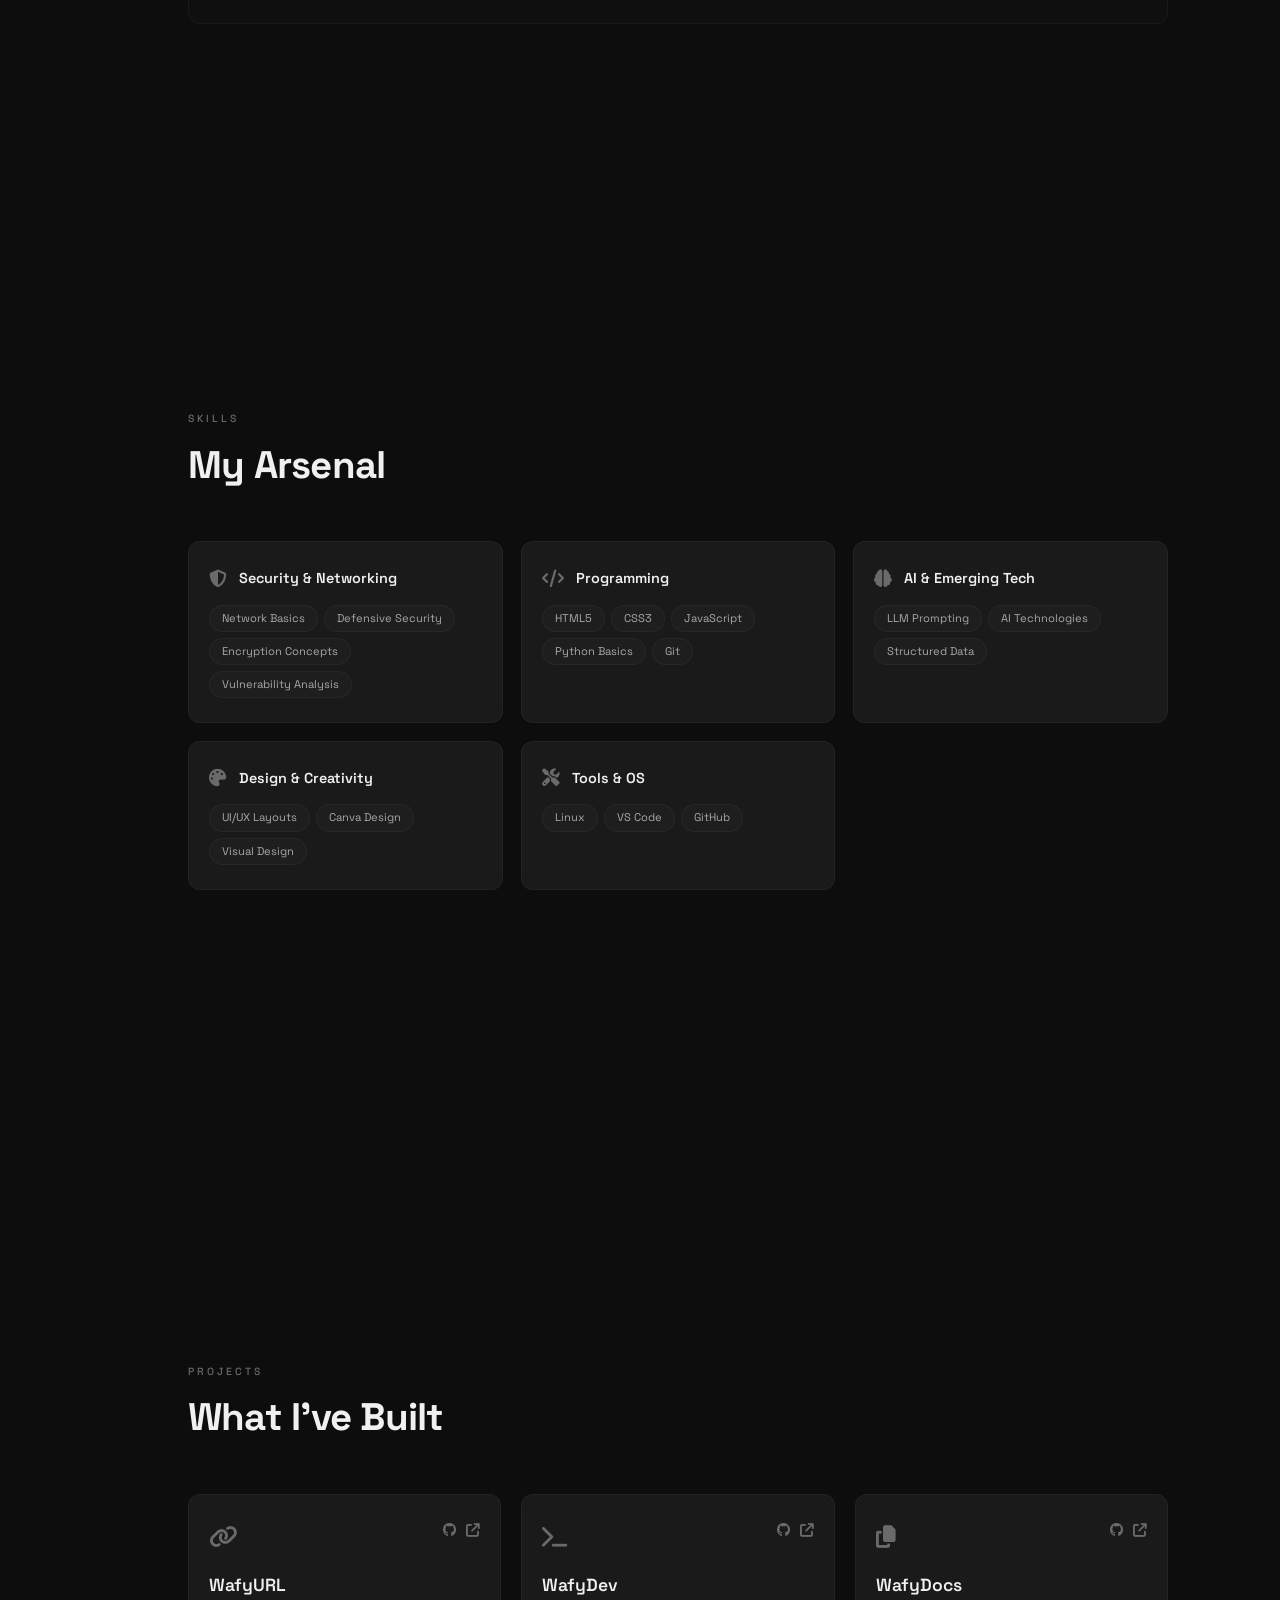
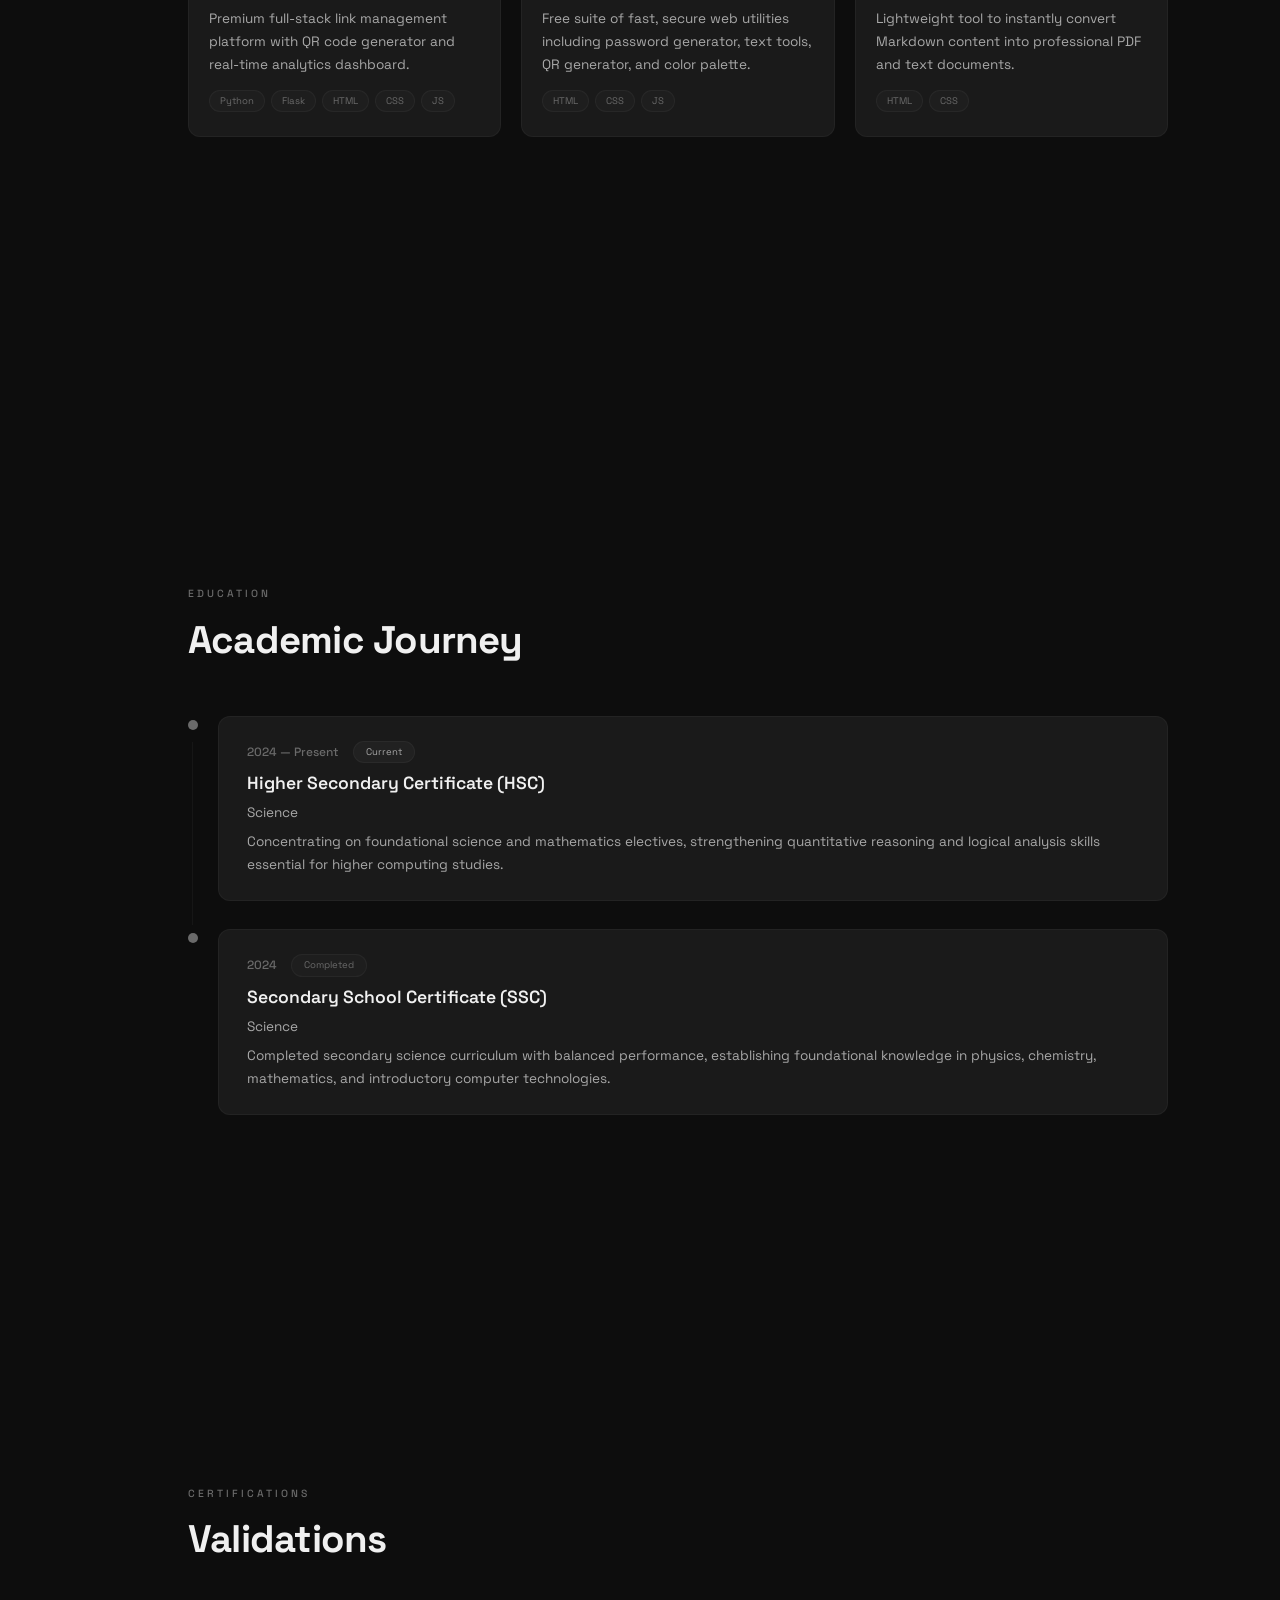
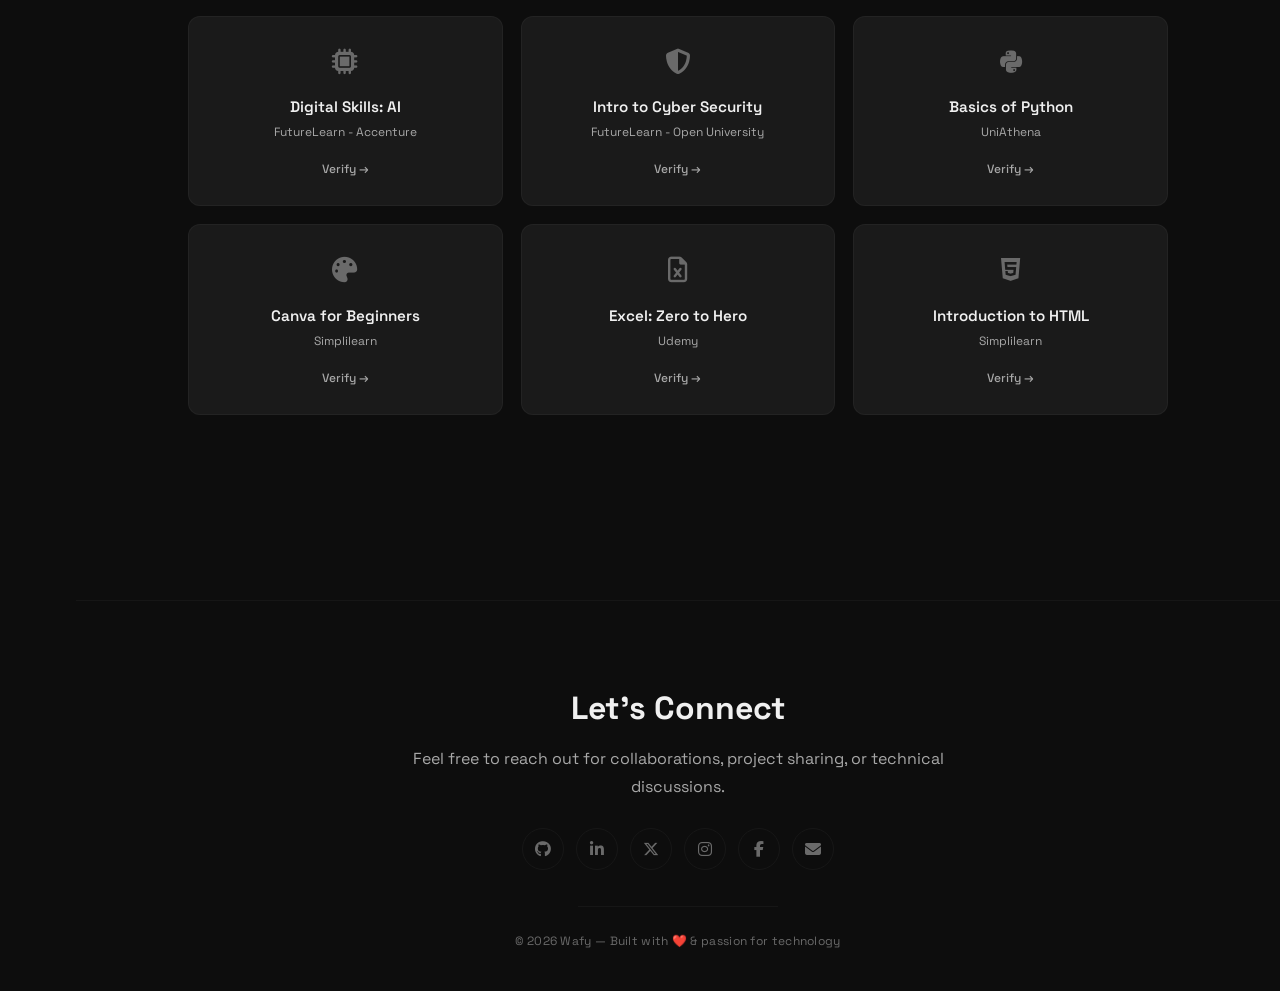
==== commit d0976b76: "Add files via upload" ====
--- a/index.html
+++ b/index.html
@@ -43,8 +43,8 @@
     <link rel="preconnect" href="https://fonts.gstatic.com" crossorigin>
     <link href="https://fonts.googleapis.com/css2?family=Space+Grotesk:wght@300;400;500;600;700&display=swap" rel="stylesheet">
 
-    <!-- Font Awesome -->
-    <link rel="stylesheet" href="https://cdnjs.cloudflare.com/ajax/libs/font-awesome/6.4.0/css/all.min.css">
+    <!-- Font Awesome 6.5+ (supports X/Twitter icon) -->
+    <link rel="stylesheet" href="https://cdnjs.cloudflare.com/ajax/libs/font-awesome/6.5.0/css/all.min.css">
 
     <!-- Custom CSS -->
     <link rel="stylesheet" href="style.css">
@@ -105,7 +105,7 @@
 
     <!-- ✦ MOBILE NAV ✦ -->
     <div class="mobile-nav" id="mobileNav">
-        <a href="#home" class="mobile-nav-link" data-section="home">
+        <a href="#home" class="mobile-nav-link active" data-section="home">
             <i class="fa-solid fa-house"></i> Home
         </a>
         <a href="#about" class="mobile-nav-link" data-section="about">
@@ -123,7 +123,7 @@
         <a href="#certifications" class="mobile-nav-link" data-section="certifications">
             <i class="fa-solid fa-certificate"></i> Certifications
         </a>
-        <a href="cv.pdf" download class="mobile-nav-link resume-mobile">
+        <a href="cv.pdf" download target="_blank" class="mobile-nav-link resume-mobile">
             <i class="fa-solid fa-file-pdf"></i> Resume
         </a>
     </div>
@@ -133,55 +133,39 @@
 
         <!-- ═══ HERO ═══ -->
         <section id="home" class="section hero">
-            <div class="hero-grid">
-                <div class="hero-text">
-                    <div class="hero-tag">
-                        <span class="pulse-dot"></span>
-                        Available for collab
-                    </div>
-                    <h1 class="hero-name">
-                        <span class="name-line">Afee</span>
-                        <span class="name-line">Muhammod</span>
-                        <span class="name-line highlight">Wafy</span>
-                    </h1>
-                    <div class="hero-role">
-                        <span class="role-bracket">⟨</span>
-                        <span class="role-text" id="roleText">Science Student</span>
-                        <span class="role-bracket">⟩</span>
-                    </div>
-                    <p class="hero-desc">
-                        Building foundation in computer systems, modern web development, 
-                        and defensive security. Currently pursuing Science with a focus 
-                        on practical applications.
-                    </p>
-                    <div class="hero-actions">
-                        <a href="#projects" class="btn-primary">
-                            View My Work
-                            <i class="fa-solid fa-arrow-right"></i>
-                        </a>
-                        <a href="#footer" class="btn-secondary">
-                            Let's Connect
-                        </a>
-                    </div>
-                    <div class="hero-social">
-                        <a href="https://github.com/afeemuhammodwafy1" target="_blank"><i class="fa-brands fa-github"></i></a>
-                        <a href="https://linkedin.com/in/afeemuhammodwafy1" target="_blank"><i class="fa-brands fa-linkedin-in"></i></a>
-                        <a href="https://wa.me/8801644568471" target="_blank"><i class="fa-brands fa-whatsapp"></i></a>
-                        <a href="mailto:afeemuhammodwafy@gmail.com"><i class="fa-solid fa-envelope"></i></a>
-                    </div>
-                </div>
-                <div class="hero-visual">
-                    <div class="hero-orb"></div>
-                    <div class="hero-orb-2"></div>
-                    <div class="hero-orb-3"></div>
-                    <div class="hero-code-block">
-                        <div class="code-line"><span class="code-purple">const</span> <span class="code-cyan">wafy</span> = {</div>
-                        <div class="code-line indent"><span class="code-pink">role</span>: <span class="code-green">"Developer"</span>,</div>
-                        <div class="code-line indent"><span class="code-pink">focus</span>: <span class="code-green">"Security + AI"</span>,</div>
-                        <div class="code-line indent"><span class="code-pink">status</span>: <span class="code-green">"Building"</span></div>
-                        <div class="code-line">};</div>
-                        <div class="code-line"><span class="code-purple">console</span>.<span class="code-cyan">log</span>(<span class="code-green">"🚀 Ready"</span>);</div>
-                    </div>
+            <div class="hero-content-center">
+                <div class="hero-tag">
+                    <span class="pulse-dot green-dot"></span>
+                    Available
+                </div>
+                <h1 class="hero-name">
+                    Afee Muhammod Wafy
+                </h1>
+                <div class="hero-role">
+                    <span class="role-bracket">⟨</span>
+                    <span class="role-text" id="roleText">Front-End Developer</span>
+                    <span class="role-bracket">⟩</span>
+                </div>
+                <p class="hero-desc">
+                    Building foundation in computer systems, modern web development, 
+                    and defensive security. Currently pursuing Science with a focus 
+                    on practical applications.
+                </p>
+                <div class="hero-actions">
+                    <a href="#projects" class="btn-primary">
+                        View My Work
+                        <i class="fa-solid fa-arrow-right"></i>
+                    </a>
+                    <a href="#footer" class="btn-secondary">
+                        Let's Connect
+                    </a>
+                </div>
+                <div class="hero-social">
+                    <a href="https://github.com/afeemuhammodwafy1" target="_blank"><i class="fa-brands fa-github"></i></a>
+                    <a href="https://linkedin.com/in/afeemuhammodwafy1" target="_blank"><i class="fa-brands fa-linkedin-in"></i></a>
+                    <a href="https://wa.me/8801644568471" target="_blank"><i class="fa-brands fa-whatsapp"></i></a>
+                    <a href="https://twitter.com/muhammodwafy" target="_blank"><i class="fa-brands fa-x-twitter"></i></a>
+                    <a href="mailto:afeemuhammodwafy@gmail.com"><i class="fa-solid fa-envelope"></i></a>
                 </div>
             </div>
             <div class="scroll-indicator">
@@ -278,13 +262,13 @@
 
                 <div class="skill-group">
                     <div class="skill-group-header">
-                        <i class="fa-solid fa-file-invoice"></i>
-                        <h3>MS Office Suite</h3>
+                        <i class="fa-solid fa-tools"></i>
+                        <h3>Tools & OS</h3>
                     </div>
                     <div class="skill-tags">
-                        <span>MS Word</span>
-                        <span>MS Excel</span>
-                        <span>MS PowerPoint</span>
+                        <span>Linux</span>
+                        <span>VS Code</span>
+                        <span>GitHub</span>
                     </div>
                 </div>
             </div>
@@ -367,7 +351,7 @@
                             <span class="edu-badge">Current</span>
                         </div>
                         <h3 class="edu-title">Higher Secondary Certificate (HSC)</h3>
-                        <p class="edu-meta">Science Focus</p>
+                        <p class="edu-meta">Science</p>
                         <p class="edu-desc">Concentrating on foundational science and mathematics electives, strengthening quantitative reasoning and logical analysis skills essential for higher computing studies.</p>
                     </div>
                 </div>
@@ -380,7 +364,7 @@
                             <span class="edu-badge done">Completed</span>
                         </div>
                         <h3 class="edu-title">Secondary School Certificate (SSC)</h3>
-                        <p class="edu-meta">Science Discipline</p>
+                        <p class="edu-meta">Science</p>
                         <p class="edu-desc">Completed secondary science curriculum with balanced performance, establishing foundational knowledge in physics, chemistry, mathematics, and introductory computer technologies.</p>
                     </div>
                 </div>
--- a/style.css
+++ b/style.css
@@ -335,18 +335,23 @@
 }
 
 /* ═══════════════════════════════════════
-   HERO
+   HERO - CENTERED
    ═══════════════════════════════════════ */
 .hero {
     padding-top: 100px;
     padding-bottom: 60px;
-}
-
-.hero-grid {
-    display: grid;
-    grid-template-columns: 1fr 1fr;
-    gap: 60px;
-    align-items: center;
+    min-height: 100vh;
+    display: flex;
+    flex-direction: column;
+    justify-content: center;
+    align-items: center;
+    text-align: center;
+}
+
+.hero-content-center {
+    max-width: 780px;
+    width: 100%;
+    margin: 0 auto;
 }
 
 .hero-tag {
@@ -362,34 +367,36 @@
     margin-bottom: 20px;
 }
 
+/* ─── Available Green Dot (NEW) ─── */
 .pulse-dot {
-    width: 5px;
-    height: 5px;
+    width: 8px;
+    height: 8px;
     border-radius: 50%;
-    background: var(--text-muted);
-    animation: pulse-dot 2s ease-in-out infinite;
-}
-
-@keyframes pulse-dot {
-    0%, 100% { opacity: 1; }
-    50% { opacity: 0.3; }
+    background: #22c55e;
+    display: inline-block;
+    box-shadow: 0 0 10px rgba(34, 197, 94, 0.5);
+    animation: pulse-green 2s ease-in-out infinite;
+}
+
+@keyframes pulse-green {
+    0%, 100% {
+        opacity: 1;
+        transform: scale(1);
+        box-shadow: 0 0 10px rgba(34, 197, 94, 0.5);
+    }
+    50% {
+        opacity: 0.6;
+        transform: scale(1.15);
+        box-shadow: 0 0 20px rgba(34, 197, 94, 0.3);
+    }
 }
 
 .hero-name {
-    font-size: 3.8rem;
+    font-size: 4rem;
     font-weight: 700;
-    line-height: 1.05;
+    line-height: 1.1;
     margin-bottom: 14px;
-}
-
-.name-line {
-    display: block;
-    color: var(--text-primary);
-}
-
-.name-line.highlight {
-    color: var(--text-light);
-    opacity: 0.7;
+    color: var(--text-primary);
 }
 
 .hero-role {
@@ -410,8 +417,8 @@
 .hero-desc {
     color: var(--text-secondary);
     font-size: 1rem;
-    max-width: 480px;
-    margin-bottom: 30px;
+    max-width: 580px;
+    margin: 0 auto 30px;
     line-height: 1.8;
 }
 
@@ -419,6 +426,7 @@
     display: flex;
     gap: 14px;
     flex-wrap: wrap;
+    justify-content: center;
     margin-bottom: 36px;
 }
 
@@ -464,6 +472,7 @@
 .hero-social {
     display: flex;
     gap: 12px;
+    justify-content: center;
 }
 
 .hero-social a {
@@ -486,80 +495,6 @@
     background: rgba(255, 255, 255, 0.02);
     transform: translateY(-2px);
 }
-
-/* ─── Hero Visual ─── */
-.hero-visual {
-    position: relative;
-    display: flex;
-    align-items: center;
-    justify-content: center;
-}
-
-.hero-orb {
-    position: absolute;
-    width: 260px;
-    height: 260px;
-    border-radius: 50%;
-    background: radial-gradient(circle, rgba(255, 255, 255, 0.02), transparent 70%);
-    animation: float-orb 10s ease-in-out infinite;
-}
-
-.hero-orb-2 {
-    position: absolute;
-    width: 180px;
-    height: 180px;
-    border-radius: 50%;
-    background: radial-gradient(circle, rgba(255, 255, 255, 0.015), transparent 70%);
-    animation: float-orb 12s ease-in-out infinite reverse;
-    top: -30px;
-    right: -30px;
-}
-
-.hero-orb-3 {
-    position: absolute;
-    width: 120px;
-    height: 120px;
-    border-radius: 50%;
-    background: radial-gradient(circle, rgba(255, 255, 255, 0.01), transparent 70%);
-    animation: float-orb 14s ease-in-out infinite;
-    bottom: -20px;
-    left: -20px;
-}
-
-@keyframes float-orb {
-    0%, 100% { transform: translate(0, 0) scale(1); }
-    33% { transform: translate(8px, -12px) scale(1.02); }
-    66% { transform: translate(-8px, 8px) scale(0.98); }
-}
-
-.hero-code-block {
-    position: relative;
-    z-index: 2;
-    background: var(--bg-card);
-    border: 1px solid var(--border);
-    border-radius: var(--radius);
-    padding: 28px 24px;
-    font-family: 'Space Grotesk', monospace;
-    font-size: 0.8rem;
-    width: 100%;
-    max-width: 380px;
-    box-shadow: 0 20px 60px rgba(0, 0, 0, 0.3);
-}
-
-.code-line {
-    color: var(--text-secondary);
-    padding: 2px 0;
-}
-
-.code-line.indent {
-    padding-left: 18px;
-}
-
-.code-keyword { color: var(--text-muted); opacity: 0.7; }
-.code-var { color: var(--text-light); }
-.code-string { color: var(--text-secondary); }
-.code-comment { color: var(--text-muted); opacity: 0.4; }
-.code-func { color: var(--text-light); }
 
 /* ─── Scroll Indicator ─── */
 .scroll-indicator {
@@ -1051,25 +986,6 @@
 
 /* ─── Tablets ─── */
 @media (max-width: 1024px) {
-    .hero-grid {
-        grid-template-columns: 1fr;
-        gap: 36px;
-        text-align: center;
-    }
-    .hero-desc {
-        max-width: 100%;
-        margin-left: auto;
-        margin-right: auto;
-    }
-    .hero-actions {
-        justify-content: center;
-    }
-    .hero-social {
-        justify-content: center;
-    }
-    .hero-code-block {
-        max-width: 100%;
-    }
     .hero-name {
         font-size: 3rem;
     }
@@ -1130,11 +1046,6 @@
 
     .hero-role {
         font-size: 1rem;
-    }
-
-    .hero-code-block {
-        font-size: 0.65rem;
-        padding: 20px 16px;
     }
 
     .about-grid {
@@ -1202,11 +1113,6 @@
         font-size: 1.4rem;
     }
 
-    .hero-code-block {
-        font-size: 0.55rem;
-        padding: 16px 14px;
-    }
-
     .about-card {
         padding: 20px 16px;
     }
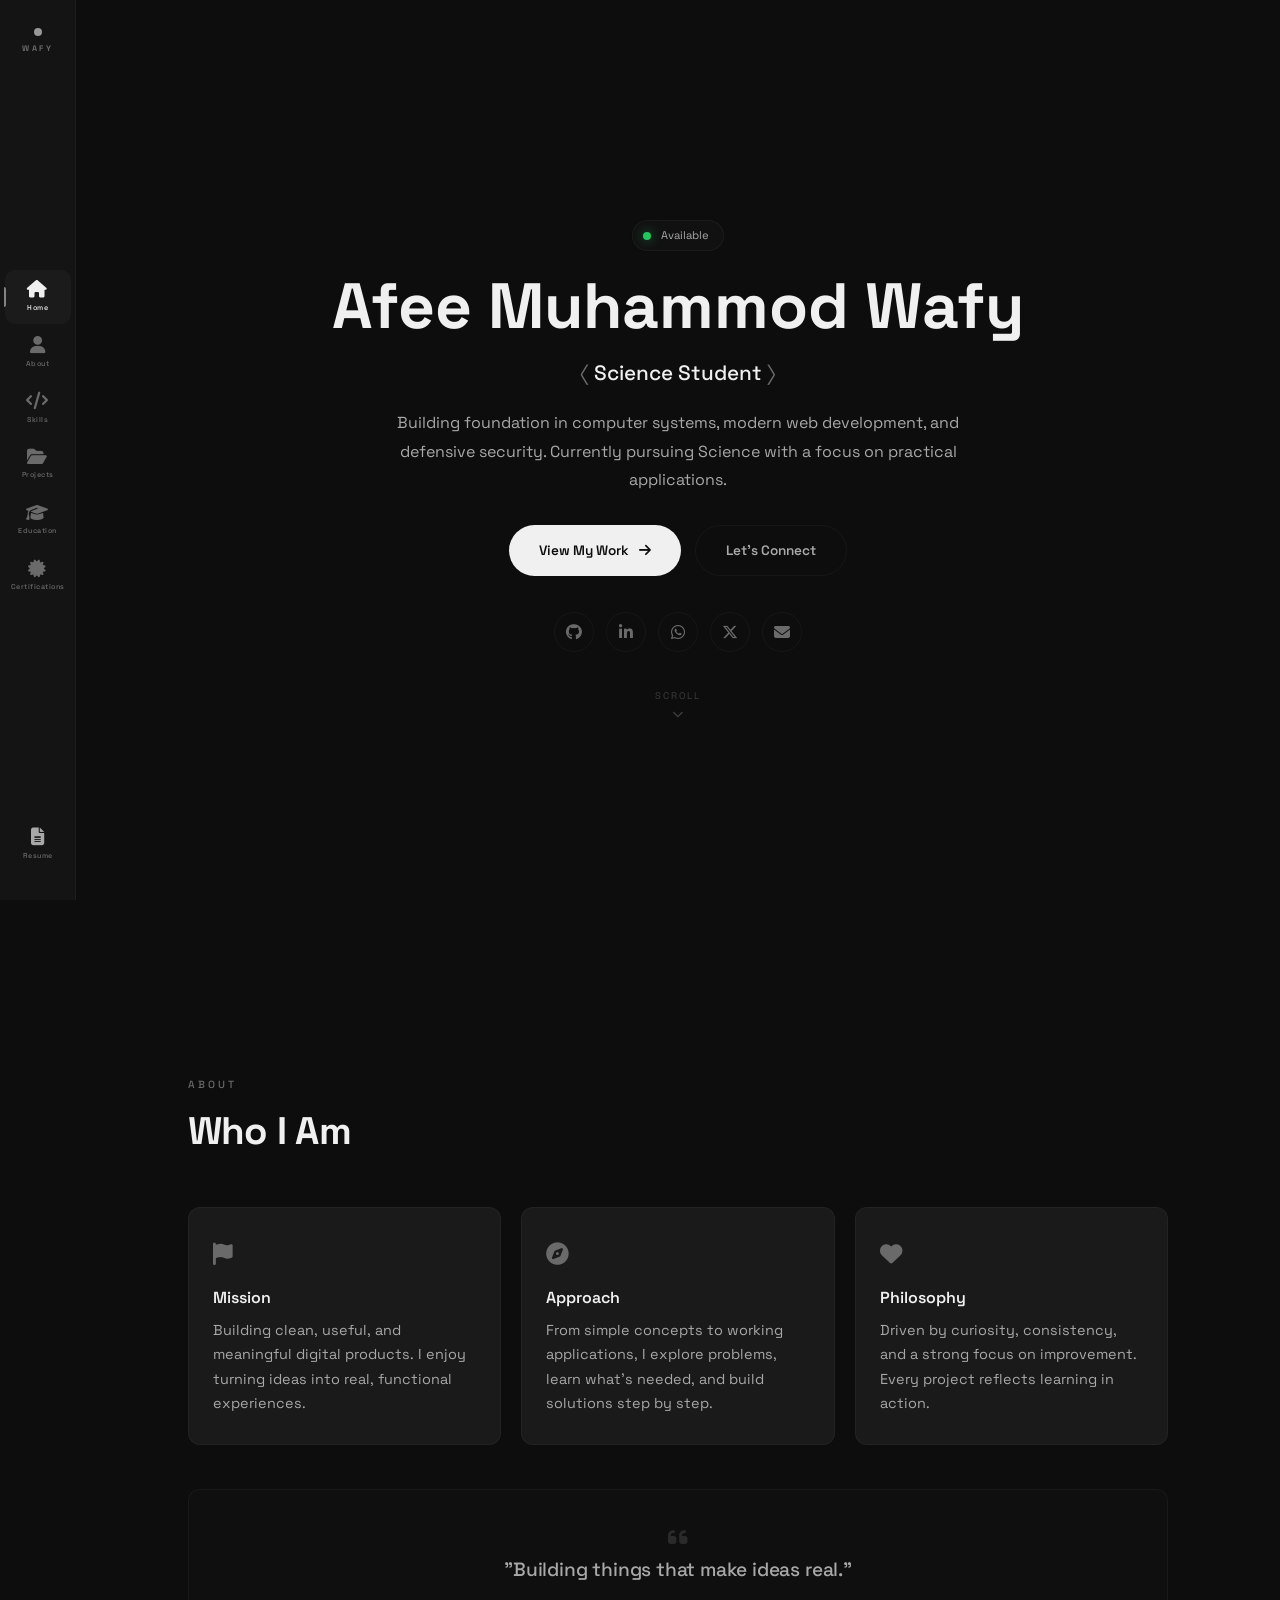
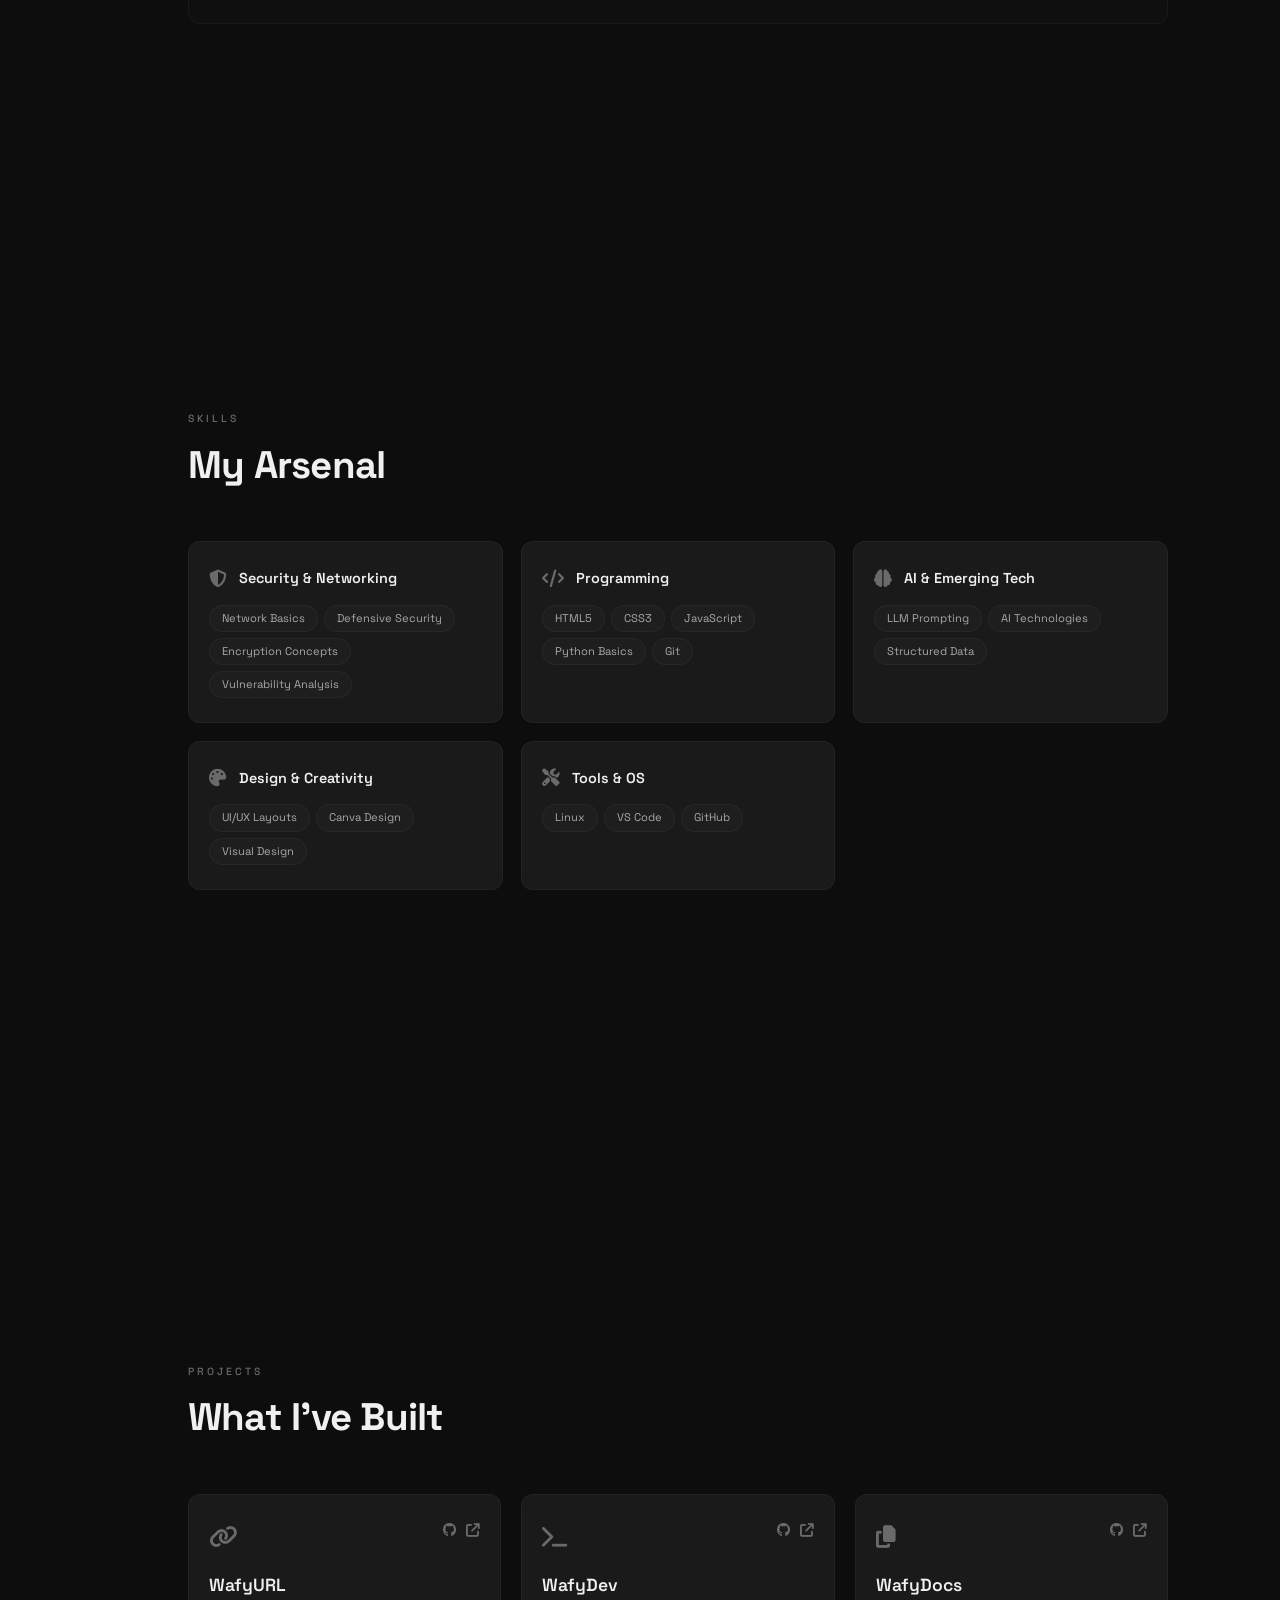
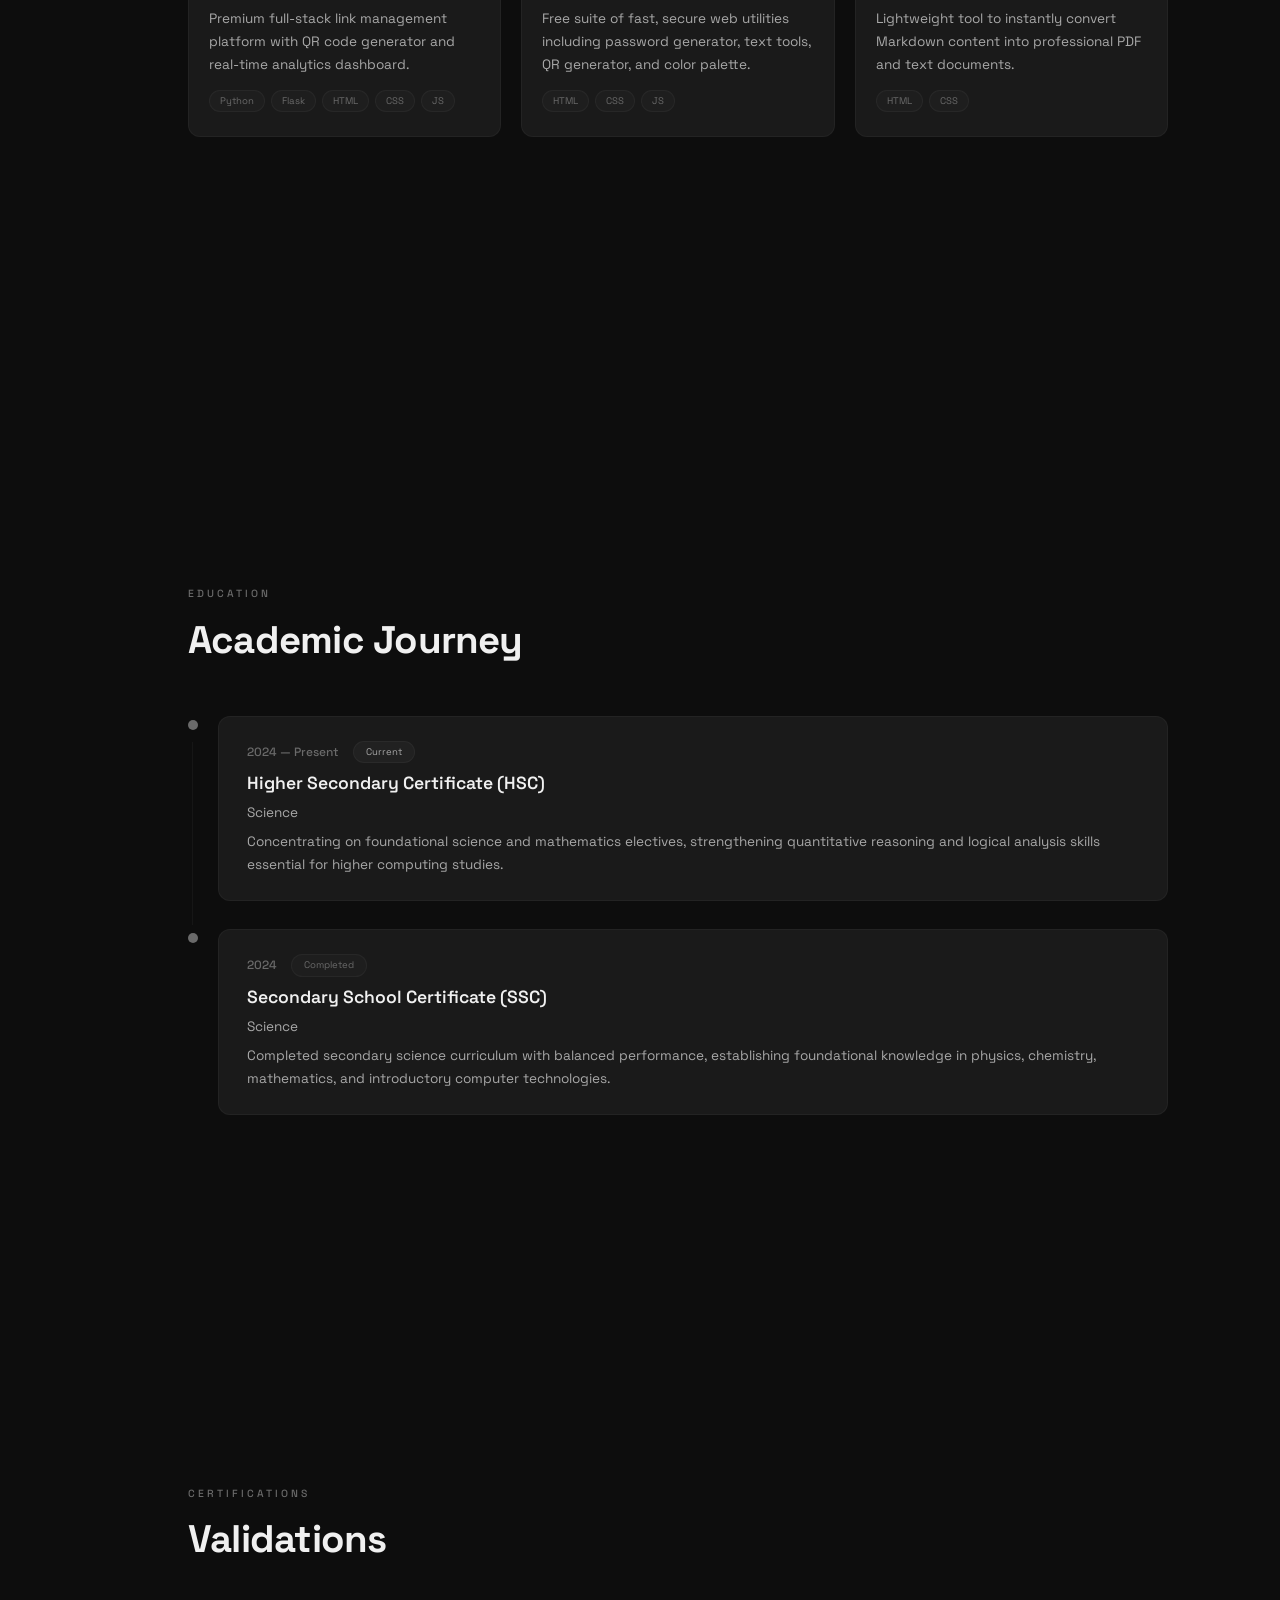
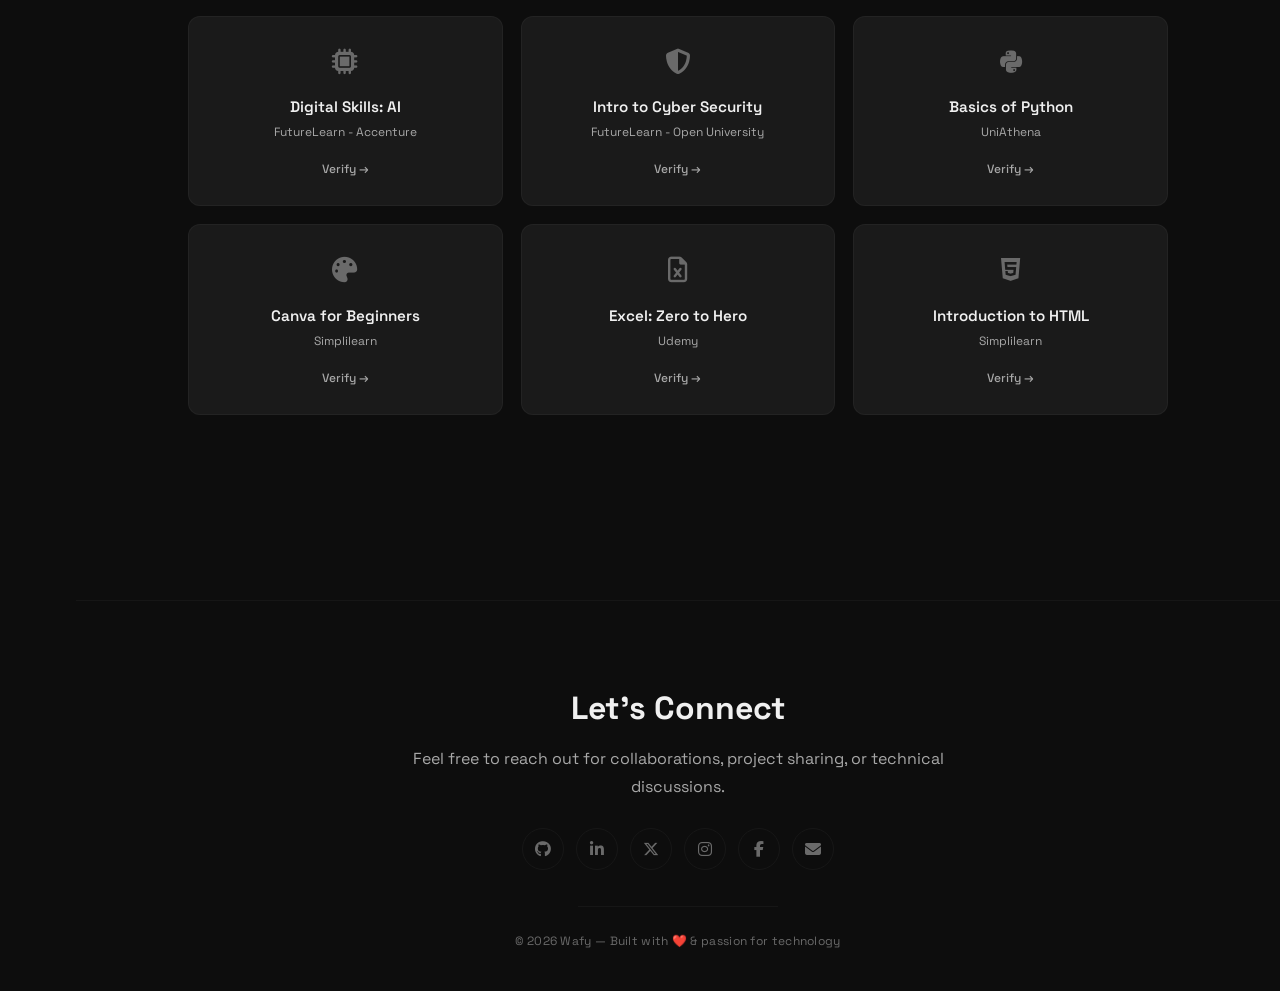
==== commit b04b2ccc: "Add files via upload" ====
--- a/index.html
+++ b/index.html
@@ -43,7 +43,7 @@
     <link rel="preconnect" href="https://fonts.gstatic.com" crossorigin>
     <link href="https://fonts.googleapis.com/css2?family=Space+Grotesk:wght@300;400;500;600;700&display=swap" rel="stylesheet">
 
-    <!-- Font Awesome 6.5+ (supports X/Twitter icon) -->
+    <!-- Font Awesome 6.5+ -->
     <link rel="stylesheet" href="https://cdnjs.cloudflare.com/ajax/libs/font-awesome/6.5.0/css/all.min.css">
 
     <!-- Custom CSS -->
@@ -86,8 +86,8 @@
         </nav>
 
         <div class="sidebar-footer">
-            <a href="cv.pdf" download class="sidebar-resume">
-                <i class="fa-solid fa-file-pdf"></i>
+            <a href="cv.pdf" download="Afee_Muhammod_Wafy_Resume.pdf" class="sidebar-resume" id="sidebarResume">
+                <i class="fa-solid fa-file-lines"></i>
                 <span>Resume</span>
             </a>
         </div>
@@ -123,8 +123,8 @@
         <a href="#certifications" class="mobile-nav-link" data-section="certifications">
             <i class="fa-solid fa-certificate"></i> Certifications
         </a>
-        <a href="cv.pdf" download target="_blank" class="mobile-nav-link resume-mobile">
-            <i class="fa-solid fa-file-pdf"></i> Resume
+        <a href="cv.pdf" download="Afee_Muhammod_Wafy_Resume.pdf" class="mobile-nav-link resume-mobile" id="mobileResume">
+            <i class="fa-solid fa-file-lines"></i> Resume (PDF)
         </a>
     </div>
 
@@ -135,7 +135,7 @@
         <section id="home" class="section hero">
             <div class="hero-content-center">
                 <div class="hero-tag">
-                    <span class="pulse-dot green-dot"></span>
+                    <span class="pulse-dot"></span>
                     Available
                 </div>
                 <h1 class="hero-name">
@@ -448,9 +448,9 @@
         <i class="fa-solid fa-chevron-up"></i>
     </button>
 
-    <!-- Custom JS -->
+    <!-- ✦ ALL JAVASCRIPT ✦ -->
     <script>
-        // ─── Mobile Menu ───
+        // 1. MOBILE MENU TOGGLE
         const menuBtn = document.getElementById('menuBtn');
         const mobileNav = document.getElementById('mobileNav');
 
@@ -466,7 +466,7 @@
             });
         });
 
-        // ─── Role Typing ───
+        // 2. TYPING EFFECT FOR ROLE
         const roles = ["Science Student", "Cybersecurity Enthusiast", "Front-End Developer", "AI & Tech Explorer"];
         let roleIndex = 0, charIndex = 0, isDeleting = false;
         const roleEl = document.getElementById('roleText');
@@ -495,7 +495,7 @@
         }
         typeRole();
 
-        // ─── Active Nav Link ───
+        // 3. ACTIVE NAV LINK ON SCROLL
         const sections = document.querySelectorAll('.section');
         const navLinks = document.querySelectorAll('.nav-link');
         const mobileLinks = document.querySelectorAll('.mobile-nav-link');
@@ -514,7 +514,7 @@
             setActive(current);
         });
 
-        // ─── Back to Top ───
+        // 4. BACK TO TOP BUTTON
         const backTop = document.getElementById('backTop');
         window.addEventListener('scroll', () => {
             backTop.classList.toggle('visible', window.scrollY > 400);
@@ -523,14 +523,73 @@
             window.scrollTo({ top: 0, behavior: 'smooth' });
         });
 
-        // ─── Smooth Scroll for Nav ───
+        // 5. SMOOTH SCROLL FOR NAV LINKS
         document.querySelectorAll('.nav-link, .mobile-nav-link').forEach(link => {
             link.addEventListener('click', (e) => {
+                if (link.hasAttribute('download')) return;
                 e.preventDefault();
                 const target = document.querySelector(link.getAttribute('href'));
                 if (target) target.scrollIntoView({ behavior: 'smooth' });
             });
         });
+
+        // 6. RESUME DOWNLOAD FIX FOR MOBILE
+        function forceDownload(url, fileName) {
+            const link = document.createElement('a');
+            link.href = url;
+            link.download = fileName;
+            document.body.appendChild(link);
+            link.click();
+            
+            setTimeout(() => {
+                document.body.removeChild(link);
+            }, 100);
+            
+            setTimeout(() => {
+                fetch(url)
+                    .then(response => {
+                        if (!response.ok) throw new Error('Network response was not ok');
+                        return response.blob();
+                    })
+                    .then(blob => {
+                        const blobUrl = URL.createObjectURL(blob);
+                        const a = document.createElement('a');
+                        a.href = blobUrl;
+                        a.download = fileName;
+                        document.body.appendChild(a);
+                        a.click();
+                        document.body.removeChild(a);
+                        URL.revokeObjectURL(blobUrl);
+                    })
+                    .catch(() => {
+                        window.open(url, '_blank');
+                    });
+            }, 200);
+        }
+
+        const sidebarResume = document.getElementById('sidebarResume');
+        if (sidebarResume) {
+            sidebarResume.addEventListener('click', function(e) {
+                e.preventDefault();
+                e.stopPropagation();
+                const url = this.getAttribute('href');
+                const fileName = this.getAttribute('download') || 'Resume.pdf';
+                forceDownload(url, fileName);
+            });
+        }
+
+        const mobileResume = document.getElementById('mobileResume');
+        if (mobileResume) {
+            mobileResume.addEventListener('click', function(e) {
+                e.preventDefault();
+                e.stopPropagation();
+                const url = this.getAttribute('href');
+                const fileName = this.getAttribute('download') || 'Resume.pdf';
+                forceDownload(url, fileName);
+            });
+        }
+
+        console.log('✅ WAFY Portfolio Loaded Successfully!');
     </script>
 </body>
 </html>
--- a/style.css
+++ b/style.css
@@ -171,11 +171,17 @@
 
 .sidebar-resume i {
     font-size: 1.1rem;
+    color: var(--text-secondary);
 }
 
 .sidebar-resume:hover {
     color: var(--text-secondary);
     background: rgba(255, 255, 255, 0.02);
+}
+
+.sidebar-resume span {
+    font-size: 0.45rem;
+    letter-spacing: 0.5px;
 }
 
 /* ═══════════════════════════════════════
@@ -292,7 +298,11 @@
 }
 
 .resume-mobile i {
-    color: var(--text-light) !important;
+    color: var(--text-secondary) !important;
+}
+
+.resume-mobile span {
+    font-size: 0.9rem;
 }
 
 /* ═══════════════════════════════════════
@@ -367,14 +377,14 @@
     margin-bottom: 20px;
 }
 
-/* ─── Available Green Dot (NEW) ─── */
+/* ─── Available Green Dot ─── */
 .pulse-dot {
     width: 8px;
     height: 8px;
     border-radius: 50%;
     background: #22c55e;
     display: inline-block;
-    box-shadow: 0 0 10px rgba(34, 197, 94, 0.5);
+    box-shadow: 0 0 12px rgba(34, 197, 94, 0.6);
     animation: pulse-green 2s ease-in-out infinite;
 }
 
@@ -382,12 +392,12 @@
     0%, 100% {
         opacity: 1;
         transform: scale(1);
-        box-shadow: 0 0 10px rgba(34, 197, 94, 0.5);
+        box-shadow: 0 0 12px rgba(34, 197, 94, 0.6);
     }
     50% {
-        opacity: 0.6;
-        transform: scale(1.15);
-        box-shadow: 0 0 20px rgba(34, 197, 94, 0.3);
+        opacity: 0.7;
+        transform: scale(1.2);
+        box-shadow: 0 0 24px rgba(34, 197, 94, 0.3);
     }
 }
 
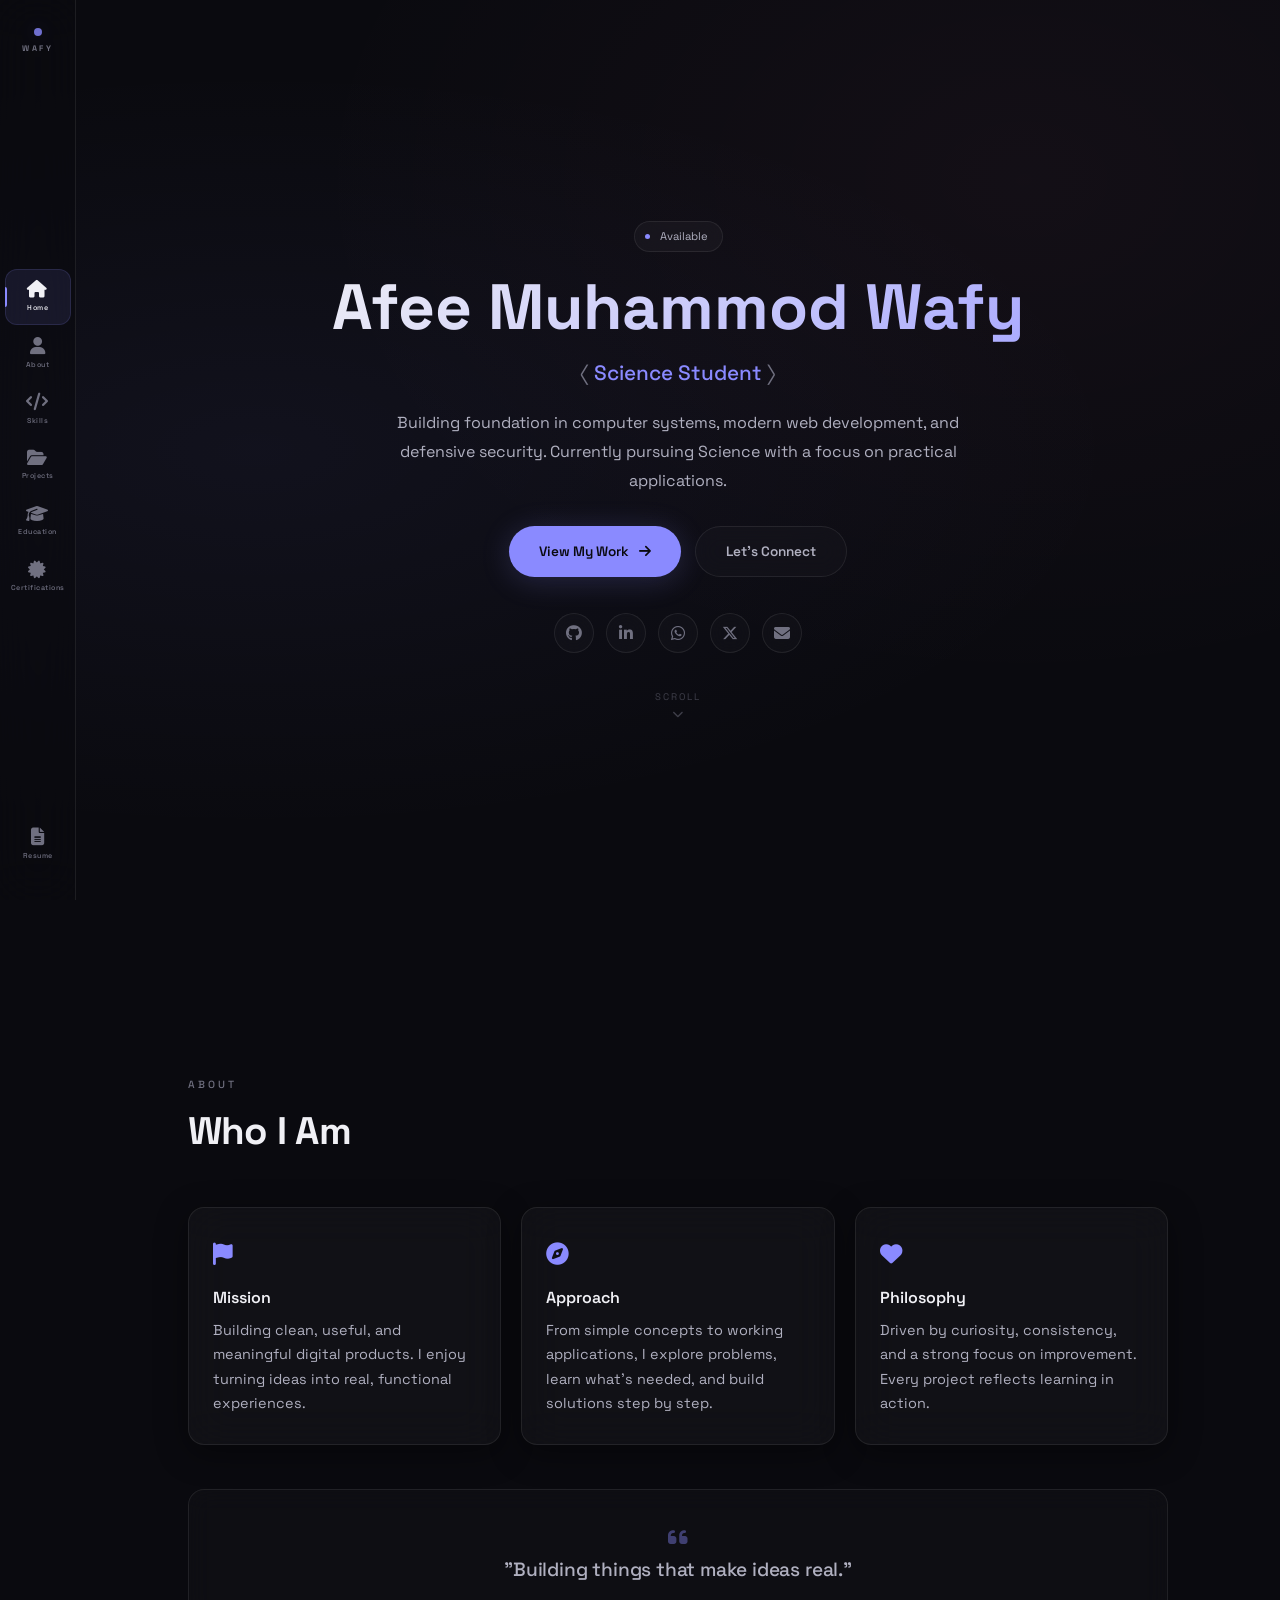
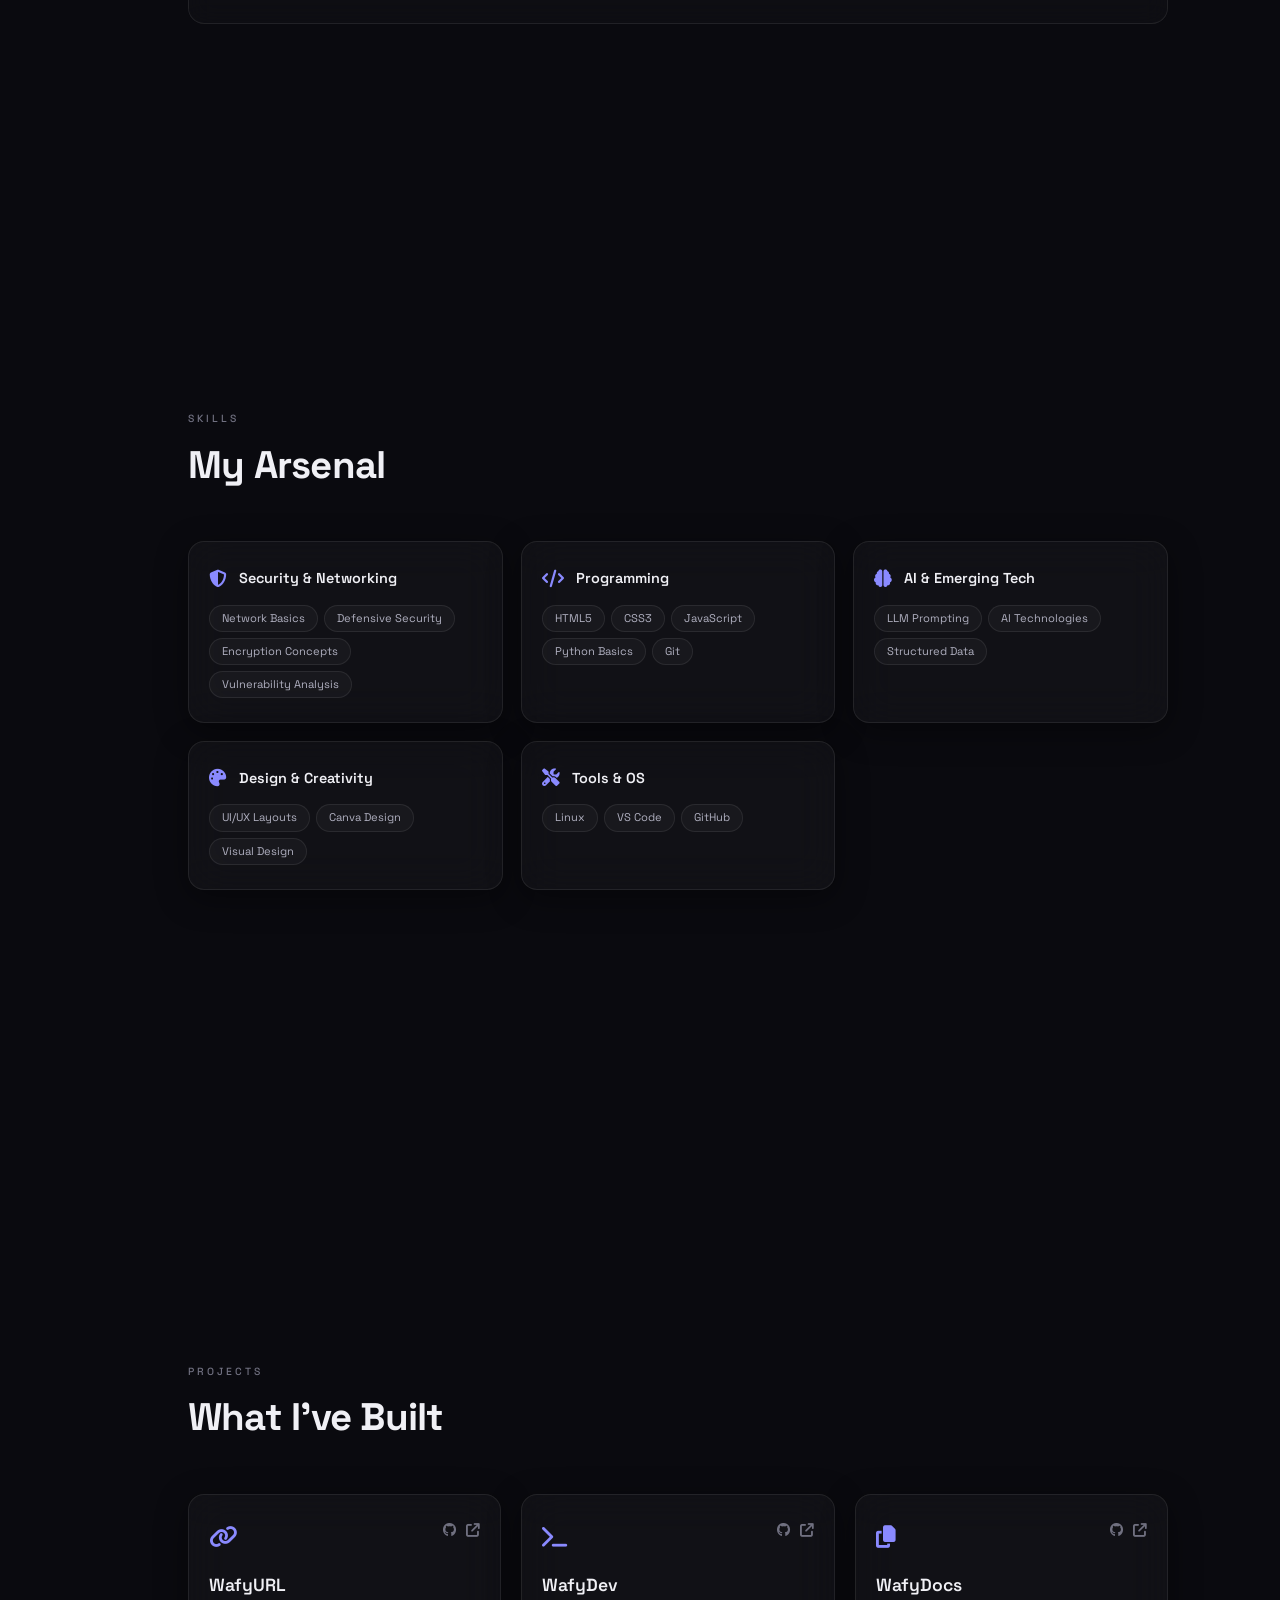
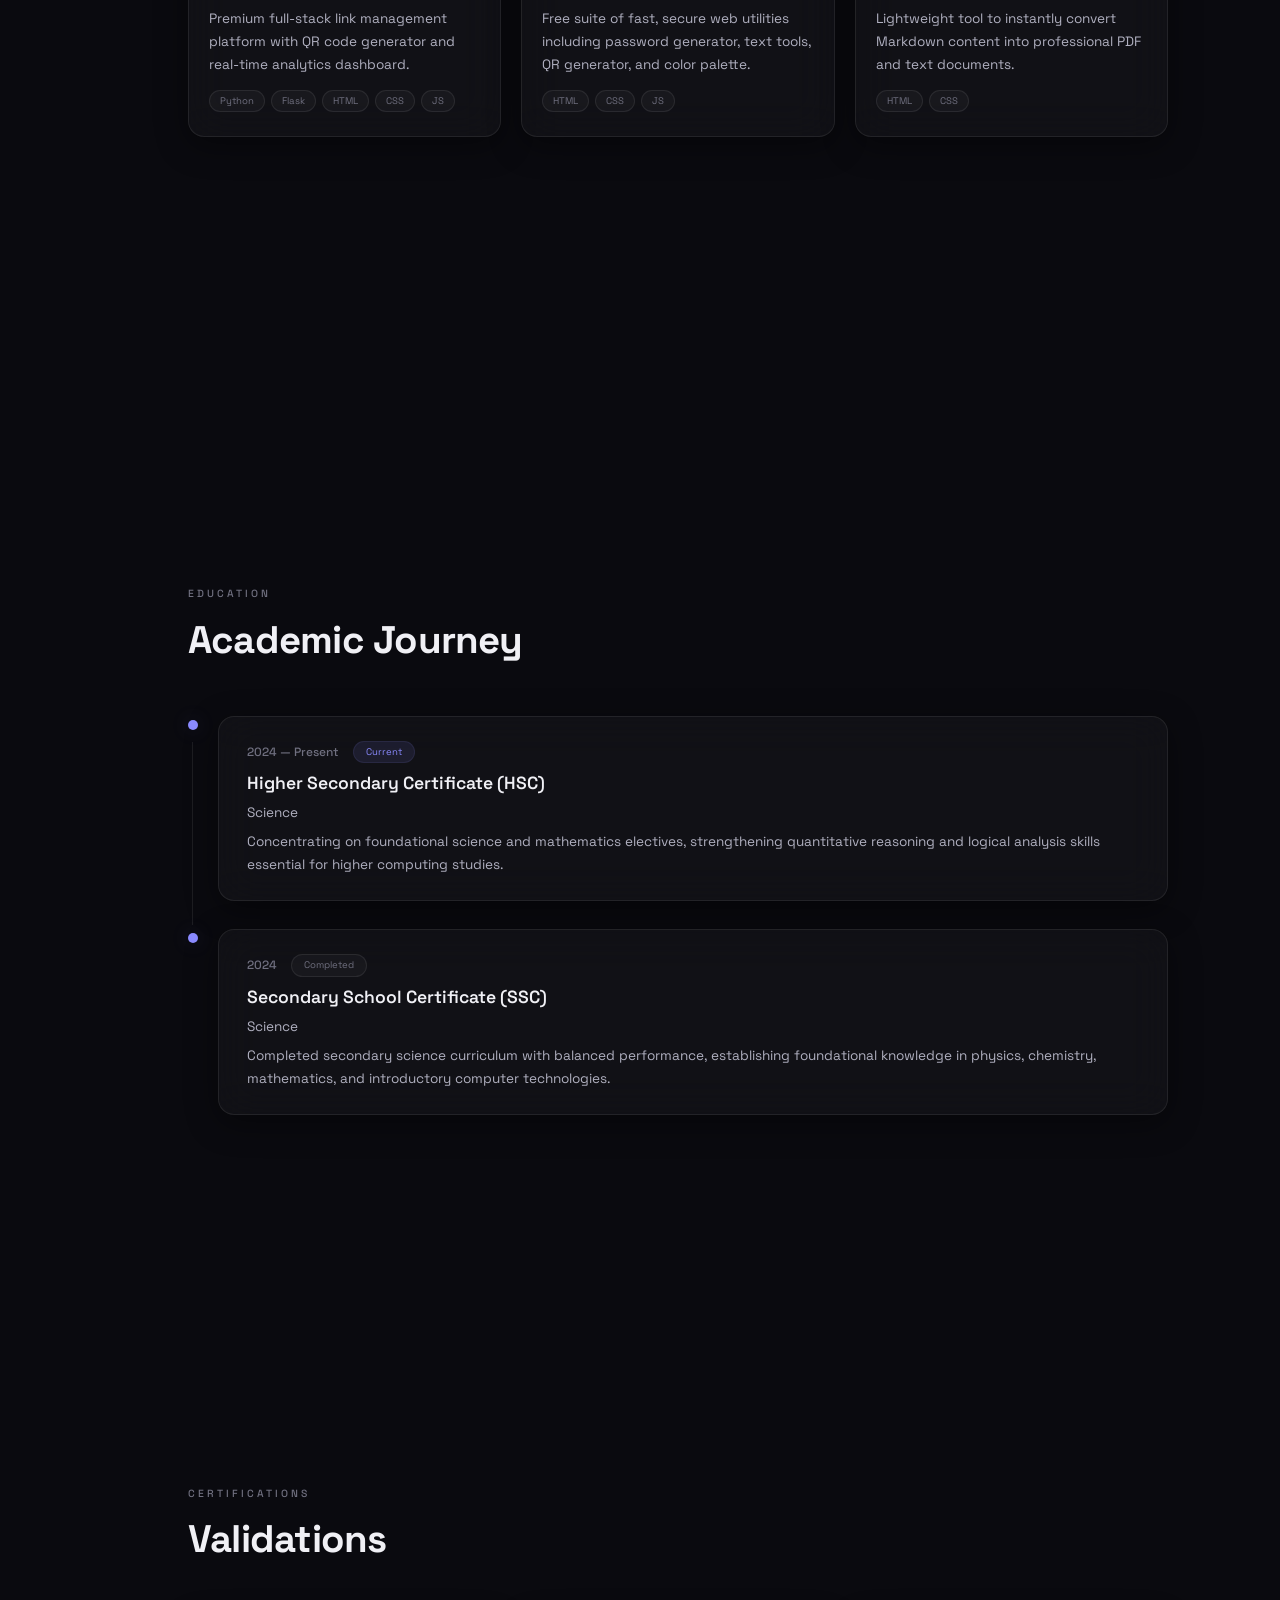
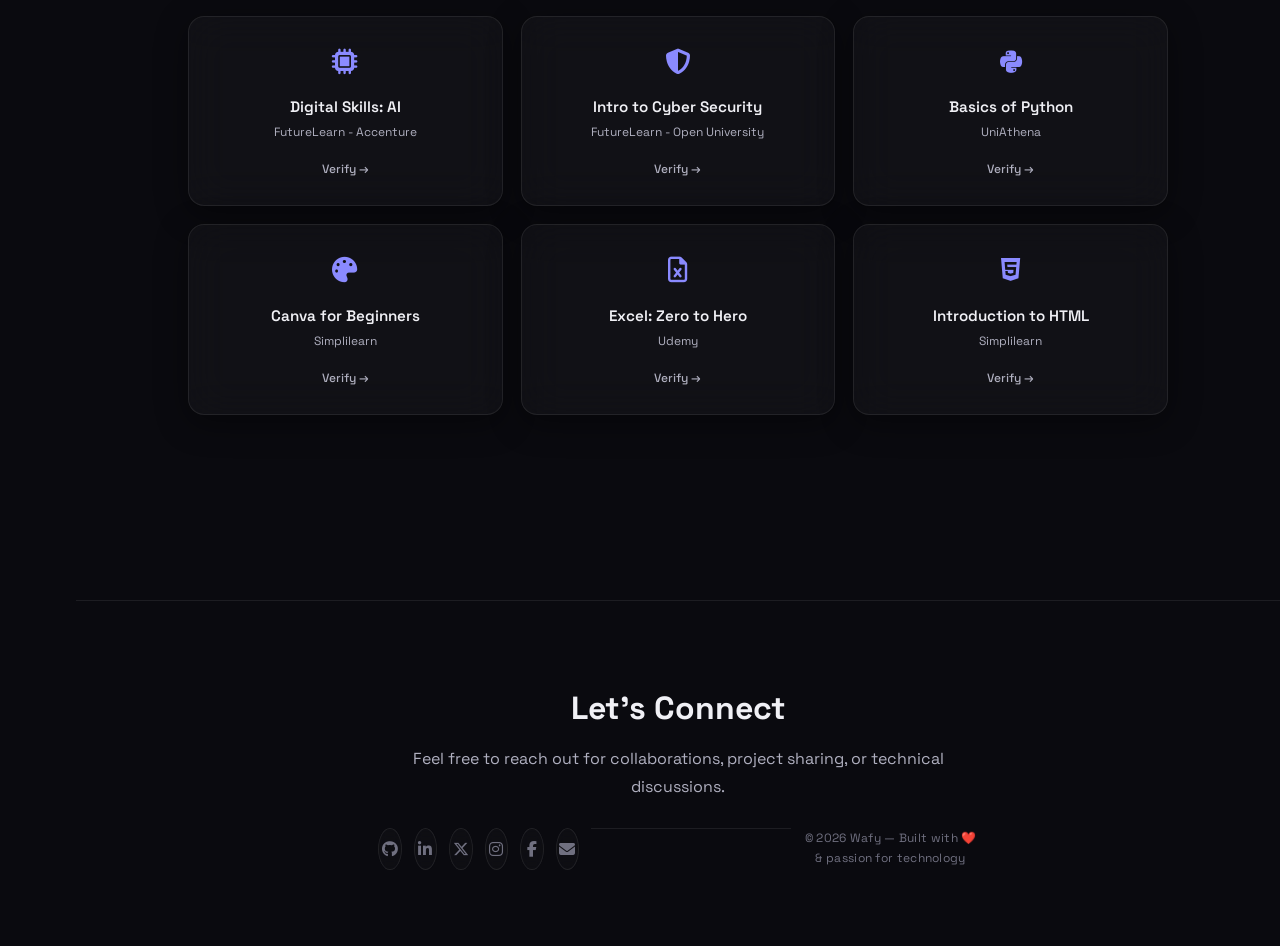
==== commit 22e0d926: "Update index.html" ====
--- a/index.html
+++ b/index.html
@@ -1,595 +1,573 @@
-<!DOCTYPE html>
-<html lang="en">
-<head>
-    <meta charset="UTF-8">
-    <meta name="viewport" content="width=device-width, initial-scale=1.0">
-    <title>Afee Muhammod Wafy</title>
-    
-    <!-- SEO Meta Tags -->
-    <meta name="description" content="Portfolio of Afee Muhammod Wafy, a Science student, cybersecurity enthusiast, and developer exploring AI and front-end technologies.">
-    <meta name="keywords" content="Afee Muhammod Wafy, Wafy, Portfolio, Science Student, Cybersecurity, Front-End Developer, AI Explorer">
-    <meta name="author" content="Afee Muhammod Wafy">
-    <link rel="canonical" href="https://www.amwafy.xyz/">
-    
-    <!-- Google Search Site Name Structured Data -->
-    <script type="application/ld+json">
-    {
-      "@context": "https://schema.org",
-      "@type": "WebSite",
-      "name": "Afee Muhammod Wafy",
-      "url": "https://www.amwafy.xyz/"
-    }
-    </script>
-    
-    <!-- Open Graph -->
-    <meta property="og:type" content="website">
-    <meta property="og:url" content="https://www.amwafy.xyz/">
-    <meta property="og:title" content="Afee Muhammod Wafy">
-    <meta property="og:description" content="Portfolio of Afee Muhammod Wafy, exploring front-end development, cybersecurity, and artificial intelligence.">
-    <meta property="og:image" content="https://www.amwafy.xyz/images/og-image.jpg">
-
-    <!-- Twitter -->
-    <meta property="twitter:card" content="summary_large_image">
-    <meta property="twitter:url" content="https://www.amwafy.xyz/">
-    <meta property="twitter:title" content="Afee Muhammod Wafy">
-    <meta property="twitter:description" content="Portfolio of Afee Muhammod Wafy.">
-
-    <!-- Favicon -->
-    <link rel="icon" type="image/png" href="icon.png">
-    <link rel="apple-touch-icon" href="icon.png">
-
-    <!-- Google Fonts -->
-    <link rel="preconnect" href="https://fonts.googleapis.com">
-    <link rel="preconnect" href="https://fonts.gstatic.com" crossorigin>
-    <link href="https://fonts.googleapis.com/css2?family=Space+Grotesk:wght@300;400;500;600;700&display=swap" rel="stylesheet">
-
-    <!-- Font Awesome 6.5+ -->
-    <link rel="stylesheet" href="https://cdnjs.cloudflare.com/ajax/libs/font-awesome/6.5.0/css/all.min.css">
-
-    <!-- Custom CSS -->
-    <link rel="stylesheet" href="style.css">
-</head>
-<body>
-
-    <!-- ✦ SIDEBAR NAVIGATION ✦ -->
-    <aside class="sidebar">
-        <div class="sidebar-brand">
-            <span class="brand-dot"></span>
-            <span class="brand-text">WAFY</span>
-        </div>
-        
-        <nav class="sidebar-nav">
-            <a href="#home" class="nav-link active" data-section="home">
-                <i class="fa-solid fa-house"></i>
-                <span>Home</span>
-            </a>
-            <a href="#about" class="nav-link" data-section="about">
-                <i class="fa-solid fa-user"></i>
-                <span>About</span>
-            </a>
-            <a href="#skills" class="nav-link" data-section="skills">
-                <i class="fa-solid fa-code"></i>
-                <span>Skills</span>
-            </a>
-            <a href="#projects" class="nav-link" data-section="projects">
-                <i class="fa-solid fa-folder-open"></i>
-                <span>Projects</span>
-            </a>
-            <a href="#education" class="nav-link" data-section="education">
-                <i class="fa-solid fa-graduation-cap"></i>
-                <span>Education</span>
-            </a>
-            <a href="#certifications" class="nav-link" data-section="certifications">
-                <i class="fa-solid fa-certificate"></i>
-                <span>Certifications</span>
-            </a>
-        </nav>
-
-        <div class="sidebar-footer">
-            <a href="cv.pdf" download="Afee_Muhammod_Wafy_Resume.pdf" class="sidebar-resume" id="sidebarResume">
-                <i class="fa-solid fa-file-lines"></i>
-                <span>Resume</span>
-            </a>
-        </div>
-    </aside>
-
-    <!-- ✦ MOBILE HEADER ✦ -->
-    <header class="mobile-header">
-        <span class="mobile-brand">WAFY</span>
-        <button class="mobile-menu-btn" id="menuBtn">
-            <span></span>
-            <span></span>
-            <span></span>
-        </button>
-    </header>
-
-    <!-- ✦ MOBILE NAV ✦ -->
-    <div class="mobile-nav" id="mobileNav">
-        <a href="#home" class="mobile-nav-link active" data-section="home">
-            <i class="fa-solid fa-house"></i> Home
-        </a>
-        <a href="#about" class="mobile-nav-link" data-section="about">
-            <i class="fa-solid fa-user"></i> About
-        </a>
-        <a href="#skills" class="mobile-nav-link" data-section="skills">
-            <i class="fa-solid fa-code"></i> Skills
-        </a>
-        <a href="#projects" class="mobile-nav-link" data-section="projects">
-            <i class="fa-solid fa-folder-open"></i> Projects
-        </a>
-        <a href="#education" class="mobile-nav-link" data-section="education">
-            <i class="fa-solid fa-graduation-cap"></i> Education
-        </a>
-        <a href="#certifications" class="mobile-nav-link" data-section="certifications">
-            <i class="fa-solid fa-certificate"></i> Certifications
-        </a>
-        <a href="cv.pdf" download="Afee_Muhammod_Wafy_Resume.pdf" class="mobile-nav-link resume-mobile" id="mobileResume">
-            <i class="fa-solid fa-file-lines"></i> Resume (PDF)
-        </a>
-    </div>
-
-    <!-- ✦ MAIN CONTENT ✦ -->
-    <main class="main-content">
-
-        <!-- ═══ HERO ═══ -->
-        <section id="home" class="section hero">
-            <div class="hero-content-center">
-                <div class="hero-tag">
-                    <span class="pulse-dot"></span>
-                    Available
-                </div>
-                <h1 class="hero-name">
-                    Afee Muhammod Wafy
-                </h1>
-                <div class="hero-role">
-                    <span class="role-bracket">⟨</span>
-                    <span class="role-text" id="roleText">Front-End Developer</span>
-                    <span class="role-bracket">⟩</span>
-                </div>
-                <p class="hero-desc">
-                    Building foundation in computer systems, modern web development, 
-                    and defensive security. Currently pursuing Science with a focus 
-                    on practical applications.
-                </p>
-                <div class="hero-actions">
-                    <a href="#projects" class="btn-primary">
-                        View My Work
-                        <i class="fa-solid fa-arrow-right"></i>
-                    </a>
-                    <a href="#footer" class="btn-secondary">
-                        Let's Connect
-                    </a>
-                </div>
-                <div class="hero-social">
-                    <a href="https://github.com/afeemuhammodwafy1" target="_blank"><i class="fa-brands fa-github"></i></a>
-                    <a href="https://linkedin.com/in/afeemuhammodwafy1" target="_blank"><i class="fa-brands fa-linkedin-in"></i></a>
-                    <a href="https://wa.me/8801644568471" target="_blank"><i class="fa-brands fa-whatsapp"></i></a>
-                    <a href="https://twitter.com/muhammodwafy" target="_blank"><i class="fa-brands fa-x-twitter"></i></a>
-                    <a href="mailto:afeemuhammodwafy@gmail.com"><i class="fa-solid fa-envelope"></i></a>
-                </div>
-            </div>
-            <div class="scroll-indicator">
-                <span>Scroll</span>
-                <i class="fa-solid fa-chevron-down"></i>
-            </div>
-        </section>
-
-        <!-- ═══ ABOUT ═══ -->
-        <section id="about" class="section">
-            <div class="section-label">About</div>
-            <h2 class="section-title">Who I Am</h2>
-            
-            <div class="about-grid">
-                <div class="about-card">
-                    <div class="about-icon"><i class="fa-solid fa-flag"></i></div>
-                    <h3>Mission</h3>
-                    <p>Building clean, useful, and meaningful digital products. I enjoy turning ideas into real, functional experiences.</p>
-                </div>
-                <div class="about-card">
-                    <div class="about-icon"><i class="fa-solid fa-compass"></i></div>
-                    <h3>Approach</h3>
-                    <p>From simple concepts to working applications, I explore problems, learn what's needed, and build solutions step by step.</p>
-                </div>
-                <div class="about-card">
-                    <div class="about-icon"><i class="fa-solid fa-heart"></i></div>
-                    <h3>Philosophy</h3>
-                    <p>Driven by curiosity, consistency, and a strong focus on improvement. Every project reflects learning in action.</p>
-                </div>
-            </div>
-
-            <div class="about-quote-block">
-                <i class="fa-solid fa-quote-left"></i>
-                <p>"Building things that make ideas real."</p>
-            </div>
-        </section>
-
-        <!-- ═══ SKILLS ═══ -->
-        <section id="skills" class="section">
-            <div class="section-label">Skills</div>
-            <h2 class="section-title">My Arsenal</h2>
-
-            <div class="skills-grid">
-                <div class="skill-group">
-                    <div class="skill-group-header">
-                        <i class="fa-solid fa-shield-halved"></i>
-                        <h3>Security & Networking</h3>
-                    </div>
-                    <div class="skill-tags">
-                        <span>Network Basics</span>
-                        <span>Defensive Security</span>
-                        <span>Encryption Concepts</span>
-                        <span>Vulnerability Analysis</span>
-                    </div>
-                </div>
-
-                <div class="skill-group">
-                    <div class="skill-group-header">
-                        <i class="fa-solid fa-code"></i>
-                        <h3>Programming</h3>
-                    </div>
-                    <div class="skill-tags">
-                        <span>HTML5</span>
-                        <span>CSS3</span>
-                        <span>JavaScript</span>
-                        <span>Python Basics</span>
-                        <span>Git</span>
-                    </div>
-                </div>
-
-                <div class="skill-group">
-                    <div class="skill-group-header">
-                        <i class="fa-solid fa-brain"></i>
-                        <h3>AI & Emerging Tech</h3>
-                    </div>
-                    <div class="skill-tags">
-                        <span>LLM Prompting</span>
-                        <span>AI Technologies</span>
-                        <span>Structured Data</span>
-                    </div>
-                </div>
-
-                <div class="skill-group">
-                    <div class="skill-group-header">
-                        <i class="fa-solid fa-palette"></i>
-                        <h3>Design & Creativity</h3>
-                    </div>
-                    <div class="skill-tags">
-                        <span>UI/UX Layouts</span>
-                        <span>Canva Design</span>
-                        <span>Visual Design</span>
-                    </div>
-                </div>
-
-                <div class="skill-group">
-                    <div class="skill-group-header">
-                        <i class="fa-solid fa-tools"></i>
-                        <h3>Tools & OS</h3>
-                    </div>
-                    <div class="skill-tags">
-                        <span>Linux</span>
-                        <span>VS Code</span>
-                        <span>GitHub</span>
-                    </div>
-                </div>
-            </div>
-        </section>
-
-        <!-- ═══ PROJECTS ═══ -->
-        <section id="projects" class="section">
-            <div class="section-label">Projects</div>
-            <h2 class="section-title">What I've Built</h2>
-
-            <div class="projects-grid">
-                <!-- Project 1 -->
-                <div class="project-card">
-                    <div class="project-top">
-                        <div class="project-icon"><i class="fa-solid fa-link"></i></div>
-                        <div class="project-links-top">
-                            <a href="https://github.com/afeemuhammodwafy1/wafyurl" target="_blank"><i class="fa-brands fa-github"></i></a>
-                            <a href="https://wafyurl.onrender.com/" target="_blank"><i class="fa-solid fa-arrow-up-right-from-square"></i></a>
-                        </div>
-                    </div>
-                    <h3 class="project-title">WafyURL</h3>
-                    <p class="project-desc">Premium full-stack link management platform with QR code generator and real-time analytics dashboard.</p>
-                    <div class="project-tags">
-                        <span>Python</span>
-                        <span>Flask</span>
-                        <span>HTML</span>
-                        <span>CSS</span>
-                        <span>JS</span>
-                    </div>
-                </div>
-
-                <!-- Project 2 -->
-                <div class="project-card">
-                    <div class="project-top">
-                        <div class="project-icon"><i class="fa-solid fa-terminal"></i></div>
-                        <div class="project-links-top">
-                            <a href="https://github.com/afeemuhammodwafy1/wafydev" target="_blank"><i class="fa-brands fa-github"></i></a>
-                            <a href="https://afeemuhammodwafy1.github.io/wafydev/" target="_blank"><i class="fa-solid fa-arrow-up-right-from-square"></i></a>
-                        </div>
-                    </div>
-                    <h3 class="project-title">WafyDev</h3>
-                    <p class="project-desc">Free suite of fast, secure web utilities including password generator, text tools, QR generator, and color palette.</p>
-                    <div class="project-tags">
-                        <span>HTML</span>
-                        <span>CSS</span>
-                        <span>JS</span>
-                    </div>
-                </div>
-
-                <!-- Project 3 -->
-                <div class="project-card">
-                    <div class="project-top">
-                        <div class="project-icon"><i class="fa-solid fa-copy"></i></div>
-                        <div class="project-links-top">
-                            <a href="https://github.com/afeemuhammodwafy1/wafydocs" target="_blank"><i class="fa-brands fa-github"></i></a>
-                            <a href="https://afeemuhammodwafy1.github.io/wafydocs/" target="_blank"><i class="fa-solid fa-arrow-up-right-from-square"></i></a>
-                        </div>
-                    </div>
-                    <h3 class="project-title">WafyDocs</h3>
-                    <p class="project-desc">Lightweight tool to instantly convert Markdown content into professional PDF and text documents.</p>
-                    <div class="project-tags">
-                        <span>HTML</span>
-                        <span>CSS</span>
-                    </div>
-                </div>
-            </div>
-        </section>
-
-        <!-- ═══ EDUCATION ═══ -->
-        <section id="education" class="section">
-            <div class="section-label">Education</div>
-            <h2 class="section-title">Academic Journey</h2>
-
-            <div class="edu-timeline">
-                <div class="edu-item">
-                    <div class="edu-dot"></div>
-                    <div class="edu-content">
-                        <div class="edu-header">
-                            <span class="edu-year">2024 — Present</span>
-                            <span class="edu-badge">Current</span>
-                        </div>
-                        <h3 class="edu-title">Higher Secondary Certificate (HSC)</h3>
-                        <p class="edu-meta">Science</p>
-                        <p class="edu-desc">Concentrating on foundational science and mathematics electives, strengthening quantitative reasoning and logical analysis skills essential for higher computing studies.</p>
-                    </div>
-                </div>
-
-                <div class="edu-item">
-                    <div class="edu-dot"></div>
-                    <div class="edu-content">
-                        <div class="edu-header">
-                            <span class="edu-year">2024</span>
-                            <span class="edu-badge done">Completed</span>
-                        </div>
-                        <h3 class="edu-title">Secondary School Certificate (SSC)</h3>
-                        <p class="edu-meta">Science</p>
-                        <p class="edu-desc">Completed secondary science curriculum with balanced performance, establishing foundational knowledge in physics, chemistry, mathematics, and introductory computer technologies.</p>
-                    </div>
-                </div>
-            </div>
-        </section>
-
-        <!-- ═══ CERTIFICATIONS ═══ -->
-        <section id="certifications" class="section">
-            <div class="section-label">Certifications</div>
-            <h2 class="section-title">Validations</h2>
-
-            <div class="cert-grid">
-                <div class="cert-item">
-                    <div class="cert-icon"><i class="fa-solid fa-microchip"></i></div>
-                    <h4>Digital Skills: AI</h4>
-                    <p>FutureLearn - Accenture</p>
-                    <a href="https://www.futurelearn.com/certificates/e6npdxg" target="_blank">Verify →</a>
-                </div>
-
-                <div class="cert-item">
-                    <div class="cert-icon"><i class="fa-solid fa-shield-halved"></i></div>
-                    <h4>Intro to Cyber Security</h4>
-                    <p>FutureLearn - Open University</p>
-                    <a href="https://www.futurelearn.com/certificates/h6davat" target="_blank">Verify →</a>
-                </div>
-
-                <div class="cert-item">
-                    <div class="cert-icon"><i class="fa-brands fa-python"></i></div>
-                    <h4>Basics of Python</h4>
-                    <p>UniAthena</p>
-                    <a href="https://uniathena.com/verify/certificate?certID=8781-9786-7632" target="_blank">Verify →</a>
-                </div>
-
-                <div class="cert-item">
-                    <div class="cert-icon"><i class="fa-solid fa-palette"></i></div>
-                    <h4>Canva for Beginners</h4>
-                    <p>Simplilearn</p>
-                    <a href="https://simpli-web.app.link/e/DXiqi2ANM1b" target="_blank">Verify →</a>
-                </div>
-
-                <div class="cert-item">
-                    <div class="cert-icon"><i class="fa-regular fa-file-excel"></i></div>
-                    <h4>Excel: Zero to Hero</h4>
-                    <p>Udemy</p>
-                    <a href="https://udemy.com/certificate/UC-04491d93-4e56-413d-9c41-da1642c5844d/" target="_blank">Verify →</a>
-                </div>
-
-                <div class="cert-item">
-                    <div class="cert-icon"><i class="fa-brands fa-html5"></i></div>
-                    <h4>Introduction to HTML</h4>
-                    <p>Simplilearn</p>
-                    <a href="https://simpli-web.app.link/e/isp9CvQ6G1b" target="_blank">Verify →</a>
-                </div>
-            </div>
-        </section>
-
-        <!-- ═══ FOOTER ═══ -->
-        <footer id="footer" class="footer">
-            <div class="footer-content">
-                <h2 class="footer-title">Let's Connect</h2>
-                <p class="footer-desc">Feel free to reach out for collaborations, project sharing, or technical discussions.</p>
-                
-                <div class="footer-social">
-                    <a href="https://github.com/afeemuhammodwafy1" target="_blank"><i class="fa-brands fa-github"></i></a>
-                    <a href="https://linkedin.com/in/afeemuhammodwafy1" target="_blank"><i class="fa-brands fa-linkedin-in"></i></a>
-                    <a href="https://twitter.com/muhammodwafy" target="_blank"><i class="fa-brands fa-x-twitter"></i></a>
-                    <a href="https://instagram.com/afeemuhammodwafy" target="_blank"><i class="fa-brands fa-instagram"></i></a>
-                    <a href="https://facebook.com/afeemuhammodwafy" target="_blank"><i class="fa-brands fa-facebook-f"></i></a>
-                    <a href="mailto:afeemuhammodwafy@gmail.com"><i class="fa-solid fa-envelope"></i></a>
-                </div>
-                
-                <div class="footer-divider"></div>
-                <p class="copyright">&copy; 2026 Wafy — Built with ❤️ &amp; passion for technology</p>
-            </div>
-        </footer>
-
-    </main>
-
-    <!-- ✦ BACK TO TOP ✦ -->
-    <button id="backTop" class="back-top">
-        <i class="fa-solid fa-chevron-up"></i>
-    </button>
-
-    <!-- ✦ ALL JAVASCRIPT ✦ -->
-    <script>
-        // 1. MOBILE MENU TOGGLE
-        const menuBtn = document.getElementById('menuBtn');
-        const mobileNav = document.getElementById('mobileNav');
-
-        menuBtn.addEventListener('click', () => {
-            menuBtn.classList.toggle('active');
-            mobileNav.classList.toggle('active');
-        });
-
-        document.querySelectorAll('.mobile-nav-link').forEach(link => {
-            link.addEventListener('click', () => {
-                menuBtn.classList.remove('active');
-                mobileNav.classList.remove('active');
-            });
-        });
-
-        // 2. TYPING EFFECT FOR ROLE
-        const roles = ["Science Student", "Cybersecurity Enthusiast", "Front-End Developer", "AI & Tech Explorer"];
-        let roleIndex = 0, charIndex = 0, isDeleting = false;
-        const roleEl = document.getElementById('roleText');
-
-        function typeRole() {
-            const current = roles[roleIndex];
-            if (isDeleting) {
-                roleEl.textContent = current.slice(0, charIndex - 1);
-                charIndex--;
-            } else {
-                roleEl.textContent = current.slice(0, charIndex + 1);
-                charIndex++;
-            }
-
-            if (!isDeleting && charIndex === current.length) {
-                isDeleting = true;
-                setTimeout(typeRole, 2000);
-                return;
-            } else if (isDeleting && charIndex === 0) {
-                isDeleting = false;
-                roleIndex = (roleIndex + 1) % roles.length;
-                setTimeout(typeRole, 300);
-                return;
-            }
-            setTimeout(typeRole, isDeleting ? 40 : 80);
-        }
-        typeRole();
-
-        // 3. ACTIVE NAV LINK ON SCROLL
-        const sections = document.querySelectorAll('.section');
-        const navLinks = document.querySelectorAll('.nav-link');
-        const mobileLinks = document.querySelectorAll('.mobile-nav-link');
-
-        function setActive(id) {
-            navLinks.forEach(l => l.classList.toggle('active', l.dataset.section === id));
-            mobileLinks.forEach(l => l.classList.toggle('active', l.dataset.section === id));
-        }
-
-        window.addEventListener('scroll', () => {
-            let current = '';
-            sections.forEach(s => {
-                const top = s.offsetTop - 150;
-                if (window.scrollY >= top) current = s.id;
-            });
-            setActive(current);
-        });
-
-        // 4. BACK TO TOP BUTTON
-        const backTop = document.getElementById('backTop');
-        window.addEventListener('scroll', () => {
-            backTop.classList.toggle('visible', window.scrollY > 400);
-        });
-        backTop.addEventListener('click', () => {
-            window.scrollTo({ top: 0, behavior: 'smooth' });
-        });
-
-        // 5. SMOOTH SCROLL FOR NAV LINKS
-        document.querySelectorAll('.nav-link, .mobile-nav-link').forEach(link => {
-            link.addEventListener('click', (e) => {
-                if (link.hasAttribute('download')) return;
-                e.preventDefault();
-                const target = document.querySelector(link.getAttribute('href'));
-                if (target) target.scrollIntoView({ behavior: 'smooth' });
-            });
-        });
-
-        // 6. RESUME DOWNLOAD FIX FOR MOBILE
-        function forceDownload(url, fileName) {
-            const link = document.createElement('a');
-            link.href = url;
-            link.download = fileName;
-            document.body.appendChild(link);
-            link.click();
-            
-            setTimeout(() => {
-                document.body.removeChild(link);
-            }, 100);
-            
-            setTimeout(() => {
-                fetch(url)
-                    .then(response => {
-                        if (!response.ok) throw new Error('Network response was not ok');
-                        return response.blob();
-                    })
-                    .then(blob => {
-                        const blobUrl = URL.createObjectURL(blob);
-                        const a = document.createElement('a');
-                        a.href = blobUrl;
-                        a.download = fileName;
-                        document.body.appendChild(a);
-                        a.click();
-                        document.body.removeChild(a);
-                        URL.revokeObjectURL(blobUrl);
-                    })
-                    .catch(() => {
-                        window.open(url, '_blank');
-                    });
-            }, 200);
-        }
-
-        const sidebarResume = document.getElementById('sidebarResume');
-        if (sidebarResume) {
-            sidebarResume.addEventListener('click', function(e) {
-                e.preventDefault();
-                e.stopPropagation();
-                const url = this.getAttribute('href');
-                const fileName = this.getAttribute('download') || 'Resume.pdf';
-                forceDownload(url, fileName);
-            });
-        }
-
-        const mobileResume = document.getElementById('mobileResume');
-        if (mobileResume) {
-            mobileResume.addEventListener('click', function(e) {
-                e.preventDefault();
-                e.stopPropagation();
-                const url = this.getAttribute('href');
-                const fileName = this.getAttribute('download') || 'Resume.pdf';
-                forceDownload(url, fileName);
-            });
-        }
-
-        console.log('✅ WAFY Portfolio Loaded Successfully!');
-    </script>
-</body>
-</html>+<!DOCTYPE html>
+<html lang="en">
+<head>
+    <meta charset="UTF-8">
+    <meta name="viewport" content="width=device-width, initial-scale=1.0">
+    <title>Afee Muhammod Wafy</title>
+    
+    <!-- SEO Meta Tags -->
+    <meta name="description" content="Portfolio of Afee Muhammod Wafy, a Science student, cybersecurity enthusiast, and developer exploring AI and front-end technologies.">
+    <meta name="keywords" content="Afee Muhammod Wafy, Wafy, Portfolio, Science Student, Cybersecurity, Front-End Developer, AI Explorer">
+    <meta name="author" content="Afee Muhammod Wafy">
+    <link rel="canonical" href="https://www.amwafy.xyz/">
+    
+    <!-- Google Search Site Name Structured Data -->
+    <script type="application/ld+json">
+    {
+      "@context": "https://schema.org",
+      "@type": "WebSite",
+      "name": "Afee Muhammod Wafy",
+      "url": "https://www.amwafy.xyz/"
+    }
+    </script>
+    
+    <!-- Open Graph -->
+    <meta property="og:type" content="website">
+    <meta property="og:url" content="https://www.amwafy.xyz/">
+    <meta property="og:title" content="Afee Muhammod Wafy">
+    <meta property="og:description" content="Portfolio of Afee Muhammod Wafy, exploring front-end development, cybersecurity, and artificial intelligence.">
+    <meta property="og:image" content="https://www.amwafy.xyz/images/og-image.jpg">
+
+    <!-- Twitter -->
+    <meta property="twitter:card" content="summary_large_image">
+    <meta property="twitter:url" content="https://www.amwafy.xyz/">
+    <meta property="twitter:title" content="Afee Muhammod Wafy">
+    <meta property="twitter:description" content="Portfolio of Afee Muhammod Wafy.">
+
+    <!-- Favicon -->
+    <link rel="icon" type="image/png" href="icon.png">
+    <link rel="apple-touch-icon" href="icon.png">
+
+    <!-- Google Fonts -->
+    <link rel="preconnect" href="https://fonts.googleapis.com">
+    <link rel="preconnect" href="https://fonts.gstatic.com" crossorigin>
+    <link href="https://fonts.googleapis.com/css2?family=Space+Grotesk:wght@300;400;500;600;700&display=swap" rel="stylesheet">
+
+    <!-- Font Awesome 6.5+ -->
+    <link rel="stylesheet" href="https://cdnjs.cloudflare.com/ajax/libs/font-awesome/6.5.0/css/all.min.css">
+
+    <!-- Custom CSS -->
+    <link rel="stylesheet" href="style.css">
+</head>
+<body>
+
+    <!-- ✦ SIDEBAR NAVIGATION ✦ -->
+    <aside class="sidebar">
+        <div class="sidebar-brand">
+            <span class="brand-dot"></span>
+            <span class="brand-text">WAFY</span>
+        </div>
+        
+        <nav class="sidebar-nav">
+            <a href="#home" class="nav-link active" data-section="home">
+                <i class="fa-solid fa-house"></i>
+                <span>Home</span>
+            </a>
+            <a href="#about" class="nav-link" data-section="about">
+                <i class="fa-solid fa-user"></i>
+                <span>About</span>
+            </a>
+            <a href="#skills" class="nav-link" data-section="skills">
+                <i class="fa-solid fa-code"></i>
+                <span>Skills</span>
+            </a>
+            <a href="#projects" class="nav-link" data-section="projects">
+                <i class="fa-solid fa-folder-open"></i>
+                <span>Projects</span>
+            </a>
+            <a href="#education" class="nav-link" data-section="education">
+                <i class="fa-solid fa-graduation-cap"></i>
+                <span>Education</span>
+            </a>
+            <a href="#certifications" class="nav-link" data-section="certifications">
+                <i class="fa-solid fa-certificate"></i>
+                <span>Certifications</span>
+            </a>
+        </nav>
+
+        <div class="sidebar-footer">
+            <a href="cv.pdf" download="Afee_Muhammod_Wafy_Resume.pdf" class="sidebar-resume" id="sidebarResume">
+                <i class="fa-solid fa-file-lines"></i>
+                <span>Resume</span>
+            </a>
+        </div>
+    </aside>
+
+    <!-- ✦ MOBILE HEADER ✦ -->
+    <header class="mobile-header">
+        <span class="mobile-brand">WAFY</span>
+        <button class="mobile-menu-btn" id="menuBtn">
+            <span></span>
+            <span></span>
+            <span></span>
+        </button>
+    </header>
+
+    <!-- ✦ MOBILE NAV ✦ -->
+    <div class="mobile-nav" id="mobileNav">
+        <a href="#home" class="mobile-nav-link active" data-section="home">
+            <i class="fa-solid fa-house"></i> Home
+        </a>
+        <a href="#about" class="mobile-nav-link" data-section="about">
+            <i class="fa-solid fa-user"></i> About
+        </a>
+        <a href="#skills" class="mobile-nav-link" data-section="skills">
+            <i class="fa-solid fa-code"></i> Skills
+        </a>
+        <a href="#projects" class="mobile-nav-link" data-section="projects">
+            <i class="fa-solid fa-folder-open"></i> Projects
+        </a>
+        <a href="#education" class="mobile-nav-link" data-section="education">
+            <i class="fa-solid fa-graduation-cap"></i> Education
+        </a>
+        <a href="#certifications" class="mobile-nav-link" data-section="certifications">
+            <i class="fa-solid fa-certificate"></i> Certifications
+        </a>
+        <a href="cv.pdf" download="Afee_Muhammod_Wafy_Resume.pdf" class="mobile-nav-link resume-mobile" id="mobileResume">
+            <i class="fa-solid fa-file-lines"></i> Resume (PDF)
+        </a>
+    </div>
+
+    <!-- ✦ MAIN CONTENT ✦ -->
+    <main class="main-content">
+
+        <!-- ═══ HERO ═══ -->
+        <section id="home" class="section hero">
+            <div class="hero-content-center">
+                <div class="hero-tag">
+                    <span class="pulse-dot"></span>
+                    Available
+                </div>
+                <h1 class="hero-name">
+                    Afee Muhammod Wafy
+                </h1>
+                <div class="hero-role">
+                    <span class="role-bracket">⟨</span>
+                    <span class="role-text" id="roleText">Front-End Developer</span>
+                    <span class="role-bracket">⟩</span>
+                </div>
+                <p class="hero-desc">
+                    Building foundation in computer systems, modern web development, 
+                    and defensive security. Currently pursuing Science with a focus 
+                    on practical applications.
+                </p>
+                <div class="hero-actions">
+                    <a href="#projects" class="btn-primary">
+                        View My Work
+                        <i class="fa-solid fa-arrow-right"></i>
+                    </a>
+                    <a href="#footer" class="btn-secondary">
+                        Let's Connect
+                    </a>
+                </div>
+                <div class="hero-social">
+                    <a href="https://github.com/afeemuhammodwafy1" target="_blank"><i class="fa-brands fa-github"></i></a>
+                    <a href="https://linkedin.com/in/afeemuhammodwafy1" target="_blank"><i class="fa-brands fa-linkedin-in"></i></a>
+                    <a href="https://wa.me/8801644568471" target="_blank"><i class="fa-brands fa-whatsapp"></i></a>
+                    <a href="https://twitter.com/muhammodwafy" target="_blank"><i class="fa-brands fa-x-twitter"></i></a>
+                    <a href="mailto:afeemuhammodwafy@gmail.com"><i class="fa-solid fa-envelope"></i></a>
+                </div>
+            </div>
+            <div class="scroll-indicator">
+                <span>Scroll</span>
+                <i class="fa-solid fa-chevron-down"></i>
+            </div>
+        </section>
+
+        <!-- ═══ ABOUT ═══ -->
+        <section id="about" class="section">
+            <div class="section-label">About</div>
+            <h2 class="section-title">Who I Am</h2>
+            
+            <div class="about-grid">
+                <div class="about-card">
+                    <div class="about-icon"><i class="fa-solid fa-flag"></i></div>
+                    <h3>Mission</h3>
+                    <p>Building clean, useful, and meaningful digital products. I enjoy turning ideas into real, functional experiences.</p>
+                </div>
+                <div class="about-card">
+                    <div class="about-icon"><i class="fa-solid fa-compass"></i></div>
+                    <h3>Approach</h3>
+                    <p>From simple concepts to working applications, I explore problems, learn what's needed, and build solutions step by step.</p>
+                </div>
+                <div class="about-card">
+                    <div class="about-icon"><i class="fa-solid fa-heart"></i></div>
+                    <h3>Philosophy</h3>
+                    <p>Driven by curiosity, consistency, and a strong focus on improvement. Every project reflects learning in action.</p>
+                </div>
+            </div>
+
+            <div class="about-quote-block">
+                <i class="fa-solid fa-quote-left"></i>
+                <p>"Building things that make ideas real."</p>
+            </div>
+        </section>
+
+        <!-- ═══ SKILLS ═══ -->
+        <section id="skills" class="section">
+            <div class="section-label">Skills</div>
+            <h2 class="section-title">My Arsenal</h2>
+
+            <div class="skills-grid">
+                <div class="skill-group">
+                    <div class="skill-group-header">
+                        <i class="fa-solid fa-shield-halved"></i>
+                        <h3>Security & Networking</h3>
+                    </div>
+                    <div class="skill-tags">
+                        <span>Network Basics</span>
+                        <span>Defensive Security</span>
+                        <span>Encryption Concepts</span>
+                        <span>Vulnerability Analysis</span>
+                    </div>
+                </div>
+
+                <div class="skill-group">
+                    <div class="skill-group-header">
+                        <i class="fa-solid fa-code"></i>
+                        <h3>Programming</h3>
+                    </div>
+                    <div class="skill-tags">
+                        <span>HTML5</span>
+                        <span>CSS3</span>
+                        <span>JavaScript</span>
+                        <span>Python Basics</span>
+                        <span>Git</span>
+                    </div>
+                </div>
+
+                <div class="skill-group">
+                    <div class="skill-group-header">
+                        <i class="fa-solid fa-brain"></i>
+                        <h3>AI & Emerging Tech</h3>
+                    </div>
+                    <div class="skill-tags">
+                        <span>LLM Prompting</span>
+                        <span>AI Technologies</span>
+                        <span>Structured Data</span>
+                    </div>
+                </div>
+
+                <div class="skill-group">
+                    <div class="skill-group-header">
+                        <i class="fa-solid fa-palette"></i>
+                        <h3>Design & Creativity</h3>
+                    </div>
+                    <div class="skill-tags">
+                        <span>UI/UX Layouts</span>
+                        <span>Canva Design</span>
+                        <span>Visual Design</span>
+                    </div>
+                </div>
+
+                <div class="skill-group">
+                    <div class="skill-group-header">
+                        <i class="fa-solid fa-tools"></i>
+                        <h3>Tools & OS</h3>
+                    </div>
+                    <div class="skill-tags">
+                        <span>Linux</span>
+                        <span>VS Code</span>
+                        <span>GitHub</span>
+                    </div>
+                </div>
+            </div>
+        </section>
+
+        <!-- ═══ PROJECTS ═══ -->
+        <section id="projects" class="section">
+            <div class="section-label">Projects</div>
+            <h2 class="section-title">What I've Built</h2>
+
+            <div class="projects-grid">
+                <!-- Project 1 -->
+                <div class="project-card">
+                    <div class="project-top">
+                        <div class="project-icon"><i class="fa-solid fa-link"></i></div>
+                        <div class="project-links-top">
+                            <a href="https://github.com/afeemuhammodwafy1/wafyurl" target="_blank"><i class="fa-brands fa-github"></i></a>
+                            <a href="https://wafyurl.onrender.com/" target="_blank"><i class="fa-solid fa-arrow-up-right-from-square"></i></a>
+                        </div>
+                    </div>
+                    <h3 class="project-title">WafyURL</h3>
+                    <p class="project-desc">Premium full-stack link management platform with QR code generator and real-time analytics dashboard.</p>
+                    <div class="project-tags">
+                        <span>Python</span>
+                        <span>Flask</span>
+                        <span>HTML</span>
+                        <span>CSS</span>
+                        <span>JS</span>
+                    </div>
+                </div>
+
+                <!-- Project 2 -->
+                <div class="project-card">
+                    <div class="project-top">
+                        <div class="project-icon"><i class="fa-solid fa-terminal"></i></div>
+                        <div class="project-links-top">
+                            <a href="https://github.com/afeemuhammodwafy1/wafydev" target="_blank"><i class="fa-brands fa-github"></i></a>
+                            <a href="https://afeemuhammodwafy1.github.io/wafydev/" target="_blank"><i class="fa-solid fa-arrow-up-right-from-square"></i></a>
+                        </div>
+                    </div>
+                    <h3 class="project-title">WafyDev</h3>
+                    <p class="project-desc">Free suite of fast, secure web utilities including password generator, text tools, QR generator, and color palette.</p>
+                    <div class="project-tags">
+                        <span>HTML</span>
+                        <span>CSS</span>
+                        <span>JS</span>
+                    </div>
+                </div>
+
+                <!-- Project 3 -->
+                <div class="project-card">
+                    <div class="project-top">
+                        <div class="project-icon"><i class="fa-solid fa-copy"></i></div>
+                        <div class="project-links-top">
+                            <a href="https://github.com/afeemuhammodwafy1/wafydocs" target="_blank"><i class="fa-brands fa-github"></i></a>
+                            <a href="https://afeemuhammodwafy1.github.io/wafydocs/" target="_blank"><i class="fa-solid fa-arrow-up-right-from-square"></i></a>
+                        </div>
+                    </div>
+                    <h3 class="project-title">WafyDocs</h3>
+                    <p class="project-desc">Lightweight tool to instantly convert Markdown content into professional PDF and text documents.</p>
+                    <div class="project-tags">
+                        <span>HTML</span>
+                        <span>CSS</span>
+                    </div>
+                </div>
+            </div>
+        </section>
+
+        <!-- ═══ EDUCATION ═══ -->
+        <section id="education" class="section">
+            <div class="section-label">Education</div>
+            <h2 class="section-title">Academic Journey</h2>
+
+            <div class="edu-timeline">
+                <div class="edu-item">
+                    <div class="edu-dot"></div>
+                    <div class="edu-content">
+                        <div class="edu-header">
+                            <span class="edu-year">2024 — Present</span>
+                            <span class="edu-badge">Current</span>
+                        </div>
+                        <h3 class="edu-title">Higher Secondary Certificate (HSC)</h3>
+                        <p class="edu-meta">Science</p>
+                        <p class="edu-desc">Concentrating on foundational science and mathematics electives, strengthening quantitative reasoning and logical analysis skills essential for higher computing studies.</p>
+                    </div>
+                </div>
+
+                <div class="edu-item">
+                    <div class="edu-dot"></div>
+                    <div class="edu-content">
+                        <div class="edu-header">
+                            <span class="edu-year">2024</span>
+                            <span class="edu-badge done">Completed</span>
+                        </div>
+                        <h3 class="edu-title">Secondary School Certificate (SSC)</h3>
+                        <p class="edu-meta">Science</p>
+                        <p class="edu-desc">Completed secondary science curriculum with balanced performance, establishing foundational knowledge in physics, chemistry, mathematics, and introductory computer technologies.</p>
+                    </div>
+                </div>
+            </div>
+        </section>
+
+        <!-- ═══ CERTIFICATIONS ═══ -->
+        <section id="certifications" class="section">
+            <div class="section-label">Certifications</div>
+            <h2 class="section-title">Validations</h2>
+
+            <div class="cert-grid">
+                <div class="cert-item">
+                    <div class="cert-icon"><i class="fa-solid fa-microchip"></i></div>
+                    <h4>Digital Skills: AI</h4>
+                    <p>FutureLearn - Accenture</p>
+                    <a href="https://www.futurelearn.com/certificates/e6npdxg" target="_blank">Verify →</a>
+                </div>
+
+                <div class="cert-item">
+                    <div class="cert-icon"><i class="fa-solid fa-shield-halved"></i></div>
+                    <h4>Intro to Cyber Security</h4>
+                    <p>FutureLearn - Open University</p>
+                    <a href="https://www.futurelearn.com/certificates/h6davat" target="_blank">Verify →</a>
+                </div>
+
+                <div class="cert-item">
+                    <div class="cert-icon"><i class="fa-brands fa-python"></i></div>
+                    <h4>Basics of Python</h4>
+                    <p>UniAthena</p>
+                    <a href="https://uniathena.com/verify/certificate?certID=8781-9786-7632" target="_blank">Verify →</a>
+                </div>
+
+                <div class="cert-item">
+                    <div class="cert-icon"><i class="fa-solid fa-palette"></i></div>
+                    <h4>Canva for Beginners</h4>
+                    <p>Simplilearn</p>
+                    <a href="https://simpli-web.app.link/e/DXiqi2ANM1b" target="_blank">Verify →</a>
+                </div>
+
+                <div class="cert-item">
+                    <div class="cert-icon"><i class="fa-regular fa-file-excel"></i></div>
+                    <h4>Excel: Zero to Hero</h4>
+                    <p>Udemy</p>
+                    <a href="https://udemy.com/certificate/UC-04491d93-4e56-413d-9c41-da1642c5844d/" target="_blank">Verify →</a>
+                </div>
+
+                <div class="cert-item">
+                    <div class="cert-icon"><i class="fa-brands fa-html5"></i></div>
+                    <h4>Introduction to HTML</h4>
+                    <p>Simplilearn</p>
+                    <a href="https://simpli-web.app.link/e/isp9CvQ6G1b" target="_blank">Verify →</a>
+                </div>
+            </div>
+        </section>
+
+        <!-- ═══ FOOTER ═══ -->
+        <footer id="footer" class="footer">
+            <div class="footer-content">
+                <h2 class="footer-title">Let's Connect</h2>
+                <p class="footer-desc">Feel free to reach out for collaborations, project sharing, or technical discussions.</p>
+                
+                <div class="footer-social">
+                    <a href="https://github.com/afeemuhammodwafy1" target="_blank"><i class="fa-brands fa-github"></i></a>
+                    <a href="https://linkedin.com/in/afeemuhammodwafy1" target="_blank"><i class="fa-brands fa-linkedin-in"></i></a>
+                    <a href="https://twitter.com/muhammodwafy" target="_blank"><i class="fa-brands fa-x-twitter"></i></a>
+                    <a href="https://instagram.com/afeemuhammodwafy" target="_blank"><i class="fa-brands fa-instagram"></i></a>
+                    <a href="https://facebook.com/afeemuhammodwafy" target="_blank"><i class="fa-brands fa-facebook-f"></i></a>
+                    <a href="mailto:afeemuhammodwafy@gmail.com" 
+   onclick="navigator.clipboard.writeText('afeemuhammodwafy@gmail.com'); alert('Email address copied to clipboard!');">
+   <i class="fa-solid fa-envelope"></i>
+</a>
+
+                
+                <div class="footer-divider"></div>
+                <p class="copyright">&copy; 2026 Wafy — Built with ❤️ &amp; passion for technology</p>
+            </div>
+        </footer>
+
+    </main>
+
+    <!-- ✦ BACK TO TOP ✦ -->
+    <button id="backTop" class="back-top">
+        <i class="fa-solid fa-chevron-up"></i>
+    </button>
+
+    <!-- ✦ ALL JAVASCRIPT ✦ -->
+    <script>
+        // 1. MOBILE MENU TOGGLE
+        const menuBtn = document.getElementById('menuBtn');
+        const mobileNav = document.getElementById('mobileNav');
+
+        menuBtn.addEventListener('click', () => {
+            menuBtn.classList.toggle('active');
+            mobileNav.classList.toggle('active');
+        });
+
+        document.querySelectorAll('.mobile-nav-link').forEach(link => {
+            link.addEventListener('click', () => {
+                menuBtn.classList.remove('active');
+                mobileNav.classList.remove('active');
+            });
+        });
+
+        // 2. TYPING EFFECT FOR ROLE
+        const roles = ["Science Student", "Cybersecurity Enthusiast", "Front-End Developer", "AI & Tech Explorer"];
+        let roleIndex = 0, charIndex = 0, isDeleting = false;
+        const roleEl = document.getElementById('roleText');
+
+        function typeRole() {
+            const current = roles[roleIndex];
+            if (isDeleting) {
+                roleEl.textContent = current.slice(0, charIndex - 1);
+                charIndex--;
+            } else {
+                roleEl.textContent = current.slice(0, charIndex + 1);
+                charIndex++;
+            }
+
+            if (!isDeleting && charIndex === current.length) {
+                isDeleting = true;
+                setTimeout(typeRole, 2000);
+                return;
+            } else if (isDeleting && charIndex === 0) {
+                isDeleting = false;
+                roleIndex = (roleIndex + 1) % roles.length;
+                setTimeout(typeRole, 300);
+                return;
+            }
+            setTimeout(typeRole, isDeleting ? 40 : 80);
+        }
+        typeRole();
+
+        // 3. ACTIVE NAV LINK ON SCROLL
+        const sections = document.querySelectorAll('.section');
+        const navLinks = document.querySelectorAll('.nav-link');
+        const mobileLinks = document.querySelectorAll('.mobile-nav-link');
+
+        function setActive(id) {
+            navLinks.forEach(l => l.classList.toggle('active', l.dataset.section === id));
+            mobileLinks.forEach(l => l.classList.toggle('active', l.dataset.section === id));
+        }
+
+        window.addEventListener('scroll', () => {
+            let current = '';
+            sections.forEach(s => {
+                const top = s.offsetTop - 150;
+                if (window.scrollY >= top) current = s.id;
+            });
+            setActive(current);
+        });
+
+        // 4. BACK TO TOP BUTTON
+        const backTop = document.getElementById('backTop');
+        window.addEventListener('scroll', () => {
+            backTop.classList.toggle('visible', window.scrollY > 400);
+        });
+        backTop.addEventListener('click', () => {
+            window.scrollTo({ top: 0, behavior: 'smooth' });
+        });
+
+        // 5. SMOOTH SCROLL FOR NAV LINKS
+        document.querySelectorAll('.nav-link, .mobile-nav-link').forEach(link => {
+            link.addEventListener('click', (e) => {
+                if (link.hasAttribute('download')) return;
+                e.preventDefault();
+                const target = document.querySelector(link.getAttribute('href'));
+                if (target) target.scrollIntoView({ behavior: 'smooth' });
+            });
+        });
+
+        // 6. RESUME DOWNLOAD FIX FOR MOBILE (ডাবল ট্যাব ফিক্সড)
+        function forceDownload(url, fileName) {
+            const link = document.createElement('a');
+            link.href = url;
+            link.download = fileName;
+            link.target = '_blank'; 
+            document.body.appendChild(link);
+            link.click();
+            document.body.removeChild(link);
+        }
+
+        const sidebarResume = document.getElementById('sidebarResume');
+        if (sidebarResume) {
+            sidebarResume.addEventListener('click', function(e) {
+                e.preventDefault();
+                const url = this.getAttribute('href');
+                const fileName = this.getAttribute('download') || 'Afee_Muhammod_Wafy_Resume.pdf';
+                forceDownload(url, fileName);
+            });
+        }
+
+        const mobileResume = document.getElementById('mobileResume');
+        if (mobileResume) {
+            mobileResume.addEventListener('click', function(e) {
+                e.preventDefault();
+                const url = this.getAttribute('href');
+                const fileName = this.getAttribute('download') || 'Afee_Muhammod_Wafy_Resume.pdf';
+                forceDownload(url, fileName);
+            });
+        }
+
+        console.log('✅ WAFY Portfolio Loaded Successfully!');
+    </script>
+</body>
+</html>
--- a/style.css
+++ b/style.css
@@ -1,1145 +1,1153 @@
-/* ═══════════════════════════════════════
-   ROOT VARIABLES - Minimal Dark Theme
-   ═══════════════════════════════════════ */
-:root {
-    --bg-primary: #0d0d0d;
-    --bg-secondary: #141414;
-    --bg-card: #1a1a1a;
-    --bg-card-hover: #222222;
-    --bg-elevated: #242424;
-    --text-primary: #f0f0f0;
-    --text-secondary: #a8a8a8;
-    --text-muted: #6a6a6a;
-    --text-light: #d0d0d0;
-    --accent: #8a8a8a;
-    --accent-hover: #b0b0b0;
-    --accent-subtle: #2a2a2a;
-    --border: rgba(255, 255, 255, 0.04);
-    --border-hover: rgba(255, 255, 255, 0.08);
-    --radius: 12px;
-    --transition: 0.3s cubic-bezier(0.16, 1, 0.3, 1);
-    --font: 'Space Grotesk', sans-serif;
-    --sidebar-width: 76px;
-}
-
-/* ═══════════════════════════════════════
-   RESET & BASE
-   ═══════════════════════════════════════ */
-* {
-    margin: 0;
-    padding: 0;
-    box-sizing: border-box;
-}
-
-html {
-    scroll-behavior: smooth;
-}
-
-body {
-    background: var(--bg-primary);
-    color: var(--text-primary);
-    font-family: var(--font);
-    line-height: 1.7;
-    display: flex;
-}
-
-/* ═══════════════════════════════════════
-   SCROLLBAR
-   ═══════════════════════════════════════ */
-::-webkit-scrollbar {
-    width: 4px;
-}
-::-webkit-scrollbar-track {
-    background: var(--bg-primary);
-}
-::-webkit-scrollbar-thumb {
-    background: var(--accent);
-    border-radius: 10px;
-}
-
-/* ═══════════════════════════════════════
-   SIDEBAR
-   ═══════════════════════════════════════ */
-.sidebar {
-    position: fixed;
-    left: 0;
-    top: 0;
-    width: var(--sidebar-width);
-    height: 100vh;
-    background: var(--bg-secondary);
-    border-right: 1px solid var(--border);
-    display: flex;
-    flex-direction: column;
-    align-items: center;
-    justify-content: space-between;
-    padding: 28px 0;
-    z-index: 100;
-}
-
-.sidebar-brand {
-    display: flex;
-    flex-direction: column;
-    align-items: center;
-    gap: 6px;
-}
-
-.brand-dot {
-    width: 8px;
-    height: 8px;
-    border-radius: 50%;
-    background: var(--text-primary);
-    opacity: 0.6;
-}
-
-.brand-text {
-    font-size: 0.5rem;
-    font-weight: 700;
-    letter-spacing: 2.5px;
-    color: var(--text-muted);
-}
-
-.sidebar-nav {
-    display: flex;
-    flex-direction: column;
-    gap: 2px;
-}
-
-.nav-link {
-    display: flex;
-    flex-direction: column;
-    align-items: center;
-    gap: 2px;
-    padding: 10px 6px;
-    border-radius: 10px;
-    color: var(--text-muted);
-    text-decoration: none;
-    font-size: 0.45rem;
-    font-weight: 500;
-    transition: var(--transition);
-    position: relative;
-    letter-spacing: 0.5px;
-}
-
-.nav-link i {
-    font-size: 1.1rem;
-    margin-bottom: 2px;
-}
-
-.nav-link:hover {
-    color: var(--text-secondary);
-    background: rgba(255, 255, 255, 0.02);
-}
-
-.nav-link.active {
-    color: var(--text-primary);
-    background: rgba(255, 255, 255, 0.03);
-}
-
-.nav-link.active::before {
-    content: '';
-    position: absolute;
-    left: -1px;
-    top: 50%;
-    transform: translateY(-50%);
-    width: 2px;
-    height: 20px;
-    border-radius: 0 2px 2px 0;
-    background: var(--text-primary);
-    opacity: 0.5;
-}
-
-.sidebar-footer {
-    display: flex;
-    flex-direction: column;
-    align-items: center;
-}
-
-.sidebar-resume {
-    display: flex;
-    flex-direction: column;
-    align-items: center;
-    gap: 4px;
-    padding: 10px 6px;
-    border-radius: 10px;
-    color: var(--text-muted);
-    text-decoration: none;
-    font-size: 0.45rem;
-    font-weight: 500;
-    transition: var(--transition);
-    letter-spacing: 0.5px;
-}
-
-.sidebar-resume i {
-    font-size: 1.1rem;
-    color: var(--text-secondary);
-}
-
-.sidebar-resume:hover {
-    color: var(--text-secondary);
-    background: rgba(255, 255, 255, 0.02);
-}
-
-.sidebar-resume span {
-    font-size: 0.45rem;
-    letter-spacing: 0.5px;
-}
-
-/* ═══════════════════════════════════════
-   MOBILE HEADER & NAV
-   ═══════════════════════════════════════ */
-.mobile-header {
-    display: none;
-    position: fixed;
-    top: 0;
-    left: 0;
-    right: 0;
-    z-index: 90;
-    padding: 14px 20px;
-    background: rgba(13, 13, 13, 0.95);
-    backdrop-filter: blur(16px);
-    border-bottom: 1px solid var(--border);
-    justify-content: space-between;
-    align-items: center;
-}
-
-.mobile-brand {
-    font-weight: 700;
-    font-size: 1rem;
-    letter-spacing: 2px;
-    color: var(--text-primary);
-}
-
-.mobile-menu-btn {
-    display: flex;
-    flex-direction: column;
-    gap: 4px;
-    background: none;
-    border: none;
-    cursor: pointer;
-    padding: 4px;
-}
-
-.mobile-menu-btn span {
-    width: 22px;
-    height: 1.5px;
-    background: var(--text-primary);
-    border-radius: 2px;
-    transition: var(--transition);
-}
-
-.mobile-menu-btn.active span:nth-child(1) {
-    transform: rotate(45deg) translate(4px, 4px);
-}
-.mobile-menu-btn.active span:nth-child(2) {
-    opacity: 0;
-}
-.mobile-menu-btn.active span:nth-child(3) {
-    transform: rotate(-45deg) translate(4px, -4px);
-}
-
-.mobile-nav {
-    display: none;
-    position: fixed;
-    top: 58px;
-    left: 0;
-    right: 0;
-    z-index: 89;
-    background: rgba(13, 13, 13, 0.98);
-    backdrop-filter: blur(16px);
-    padding: 16px 20px 20px;
-    border-bottom: 1px solid var(--border);
-    flex-direction: column;
-    gap: 2px;
-    transform: translateY(-8px);
-    opacity: 0;
-    transition: var(--transition);
-    pointer-events: none;
-}
-
-.mobile-nav.active {
-    transform: translateY(0);
-    opacity: 1;
-    pointer-events: all;
-}
-
-.mobile-nav-link {
-    display: flex;
-    align-items: center;
-    gap: 14px;
-    padding: 10px 14px;
-    border-radius: 10px;
-    color: var(--text-secondary);
-    text-decoration: none;
-    font-size: 0.9rem;
-    transition: var(--transition);
-}
-
-.mobile-nav-link i {
-    width: 18px;
-    color: var(--text-muted);
-    font-size: 0.95rem;
-}
-
-.mobile-nav-link:hover,
-.mobile-nav-link.active {
-    background: rgba(255, 255, 255, 0.02);
-    color: var(--text-primary);
-}
-
-.mobile-nav-link.active i {
-    color: var(--text-primary);
-}
-
-.resume-mobile {
-    margin-top: 6px;
-    padding-top: 14px;
-    border-top: 1px solid var(--border);
-    color: var(--text-light);
-}
-
-.resume-mobile i {
-    color: var(--text-secondary) !important;
-}
-
-.resume-mobile span {
-    font-size: 0.9rem;
-}
-
-/* ═══════════════════════════════════════
-   MAIN CONTENT
-   ═══════════════════════════════════════ */
-.main-content {
-    margin-left: var(--sidebar-width);
-    flex: 1;
-    min-height: 100vh;
-}
-
-/* ═══════════════════════════════════════
-   SECTIONS
-   ═══════════════════════════════════════ */
-.section {
-    padding: 80px 60px;
-    max-width: 1100px;
-    margin: 0 auto;
-    min-height: 100vh;
-    display: flex;
-    flex-direction: column;
-    justify-content: center;
-}
-
-.section-label {
-    font-size: 0.65rem;
-    text-transform: uppercase;
-    letter-spacing: 3px;
-    color: var(--text-muted);
-    font-weight: 500;
-    margin-bottom: 4px;
-}
-
-.section-title {
-    font-size: 2.4rem;
-    font-weight: 700;
-    margin-bottom: 44px;
-    letter-spacing: -0.02em;
-    color: var(--text-primary);
-}
-
-/* ═══════════════════════════════════════
-   HERO - CENTERED
-   ═══════════════════════════════════════ */
-.hero {
-    padding-top: 100px;
-    padding-bottom: 60px;
-    min-height: 100vh;
-    display: flex;
-    flex-direction: column;
-    justify-content: center;
-    align-items: center;
-    text-align: center;
-}
-
-.hero-content-center {
-    max-width: 780px;
-    width: 100%;
-    margin: 0 auto;
-}
-
-.hero-tag {
-    display: inline-flex;
-    align-items: center;
-    gap: 10px;
-    font-size: 0.7rem;
-    color: var(--text-secondary);
-    background: rgba(255, 255, 255, 0.02);
-    padding: 5px 14px 5px 10px;
-    border-radius: 50px;
-    border: 1px solid var(--border);
-    margin-bottom: 20px;
-}
-
-/* ─── Available Green Dot ─── */
-.pulse-dot {
-    width: 8px;
-    height: 8px;
-    border-radius: 50%;
-    background: #22c55e;
-    display: inline-block;
-    box-shadow: 0 0 12px rgba(34, 197, 94, 0.6);
-    animation: pulse-green 2s ease-in-out infinite;
-}
-
-@keyframes pulse-green {
-    0%, 100% {
-        opacity: 1;
-        transform: scale(1);
-        box-shadow: 0 0 12px rgba(34, 197, 94, 0.6);
-    }
-    50% {
-        opacity: 0.7;
-        transform: scale(1.2);
-        box-shadow: 0 0 24px rgba(34, 197, 94, 0.3);
-    }
-}
-
-.hero-name {
-    font-size: 4rem;
-    font-weight: 700;
-    line-height: 1.1;
-    margin-bottom: 14px;
-    color: var(--text-primary);
-}
-
-.hero-role {
-    font-size: 1.3rem;
-    color: var(--text-secondary);
-    margin-bottom: 18px;
-}
-
-.role-bracket {
-    color: var(--text-muted);
-}
-
-.role-text {
-    color: var(--text-primary);
-    font-weight: 500;
-}
-
-.hero-desc {
-    color: var(--text-secondary);
-    font-size: 1rem;
-    max-width: 580px;
-    margin: 0 auto 30px;
-    line-height: 1.8;
-}
-
-.hero-actions {
-    display: flex;
-    gap: 14px;
-    flex-wrap: wrap;
-    justify-content: center;
-    margin-bottom: 36px;
-}
-
-.btn-primary {
-    display: inline-flex;
-    align-items: center;
-    gap: 10px;
-    padding: 13px 30px;
-    background: var(--text-primary);
-    color: var(--bg-primary);
-    border-radius: 50px;
-    text-decoration: none;
-    font-weight: 600;
-    font-size: 0.85rem;
-    transition: var(--transition);
-    border: none;
-    cursor: pointer;
-}
-
-.btn-primary:hover {
-    transform: translateY(-2px);
-    opacity: 0.85;
-}
-
-.btn-secondary {
-    display: inline-flex;
-    align-items: center;
-    padding: 13px 30px;
-    border: 1px solid var(--border);
-    color: var(--text-secondary);
-    border-radius: 50px;
-    text-decoration: none;
-    font-weight: 600;
-    font-size: 0.85rem;
-    transition: var(--transition);
-}
-
-.btn-secondary:hover {
-    border-color: var(--text-muted);
-    color: var(--text-primary);
-}
-
-.hero-social {
-    display: flex;
-    gap: 12px;
-    justify-content: center;
-}
-
-.hero-social a {
-    display: flex;
-    align-items: center;
-    justify-content: center;
-    width: 40px;
-    height: 40px;
-    border-radius: 50%;
-    border: 1px solid var(--border);
-    color: var(--text-muted);
-    text-decoration: none;
-    transition: var(--transition);
-    font-size: 1rem;
-}
-
-.hero-social a:hover {
-    border-color: var(--text-muted);
-    color: var(--text-primary);
-    background: rgba(255, 255, 255, 0.02);
-    transform: translateY(-2px);
-}
-
-/* ─── Scroll Indicator ─── */
-.scroll-indicator {
-    display: flex;
-    flex-direction: column;
-    align-items: center;
-    gap: 4px;
-    color: var(--text-muted);
-    font-size: 0.6rem;
-    letter-spacing: 2px;
-    text-transform: uppercase;
-    margin-top: 36px;
-    animation: bounce-down 2.5s ease-in-out infinite;
-    opacity: 0.5;
-}
-
-.scroll-indicator i {
-    font-size: 0.7rem;
-}
-
-@keyframes bounce-down {
-    0%, 100% { transform: translateY(0); }
-    50% { transform: translateY(5px); }
-}
-
-/* ═══════════════════════════════════════
-   ABOUT
-   ═══════════════════════════════════════ */
-.about-grid {
-    display: grid;
-    grid-template-columns: repeat(3, 1fr);
-    gap: 20px;
-    margin-bottom: 44px;
-}
-
-.about-card {
-    background: var(--bg-card);
-    border: 1px solid var(--border);
-    border-radius: var(--radius);
-    padding: 28px 24px;
-    transition: var(--transition);
-}
-
-.about-card:hover {
-    border-color: var(--border-hover);
-    transform: translateY(-3px);
-    background: var(--bg-card-hover);
-}
-
-.about-icon {
-    font-size: 1.4rem;
-    color: var(--text-muted);
-    margin-bottom: 10px;
-}
-
-.about-card h3 {
-    font-size: 1rem;
-    font-weight: 600;
-    margin-bottom: 6px;
-    color: var(--text-primary);
-}
-
-.about-card p {
-    color: var(--text-secondary);
-    font-size: 0.9rem;
-    line-height: 1.7;
-}
-
-.about-quote-block {
-    text-align: center;
-    padding: 36px;
-    border: 1px solid var(--border);
-    border-radius: var(--radius);
-    background: rgba(255, 255, 255, 0.01);
-}
-
-.about-quote-block i {
-    font-size: 1.4rem;
-    color: var(--text-muted);
-    opacity: 0.3;
-    margin-bottom: 6px;
-}
-
-.about-quote-block p {
-    font-size: 1.2rem;
-    font-weight: 500;
-    color: var(--text-secondary);
-    letter-spacing: -0.01em;
-}
-
-/* ═══════════════════════════════════════
-   SKILLS
-   ═══════════════════════════════════════ */
-.skills-grid {
-    display: grid;
-    grid-template-columns: repeat(3, 1fr);
-    gap: 18px;
-}
-
-.skill-group {
-    background: var(--bg-card);
-    border: 1px solid var(--border);
-    border-radius: var(--radius);
-    padding: 24px 20px;
-    transition: var(--transition);
-}
-
-.skill-group:hover {
-    border-color: var(--border-hover);
-    background: var(--bg-card-hover);
-}
-
-.skill-group-header {
-    display: flex;
-    align-items: center;
-    gap: 12px;
-    margin-bottom: 14px;
-}
-
-.skill-group-header i {
-    font-size: 1.1rem;
-    color: var(--text-muted);
-}
-
-.skill-group-header h3 {
-    font-size: 0.9rem;
-    font-weight: 600;
-    color: var(--text-primary);
-}
-
-.skill-tags {
-    display: flex;
-    flex-wrap: wrap;
-    gap: 6px;
-}
-
-.skill-tags span {
-    font-size: 0.7rem;
-    padding: 3px 12px;
-    background: rgba(255, 255, 255, 0.02);
-    border: 1px solid var(--border);
-    border-radius: 50px;
-    color: var(--text-secondary);
-    transition: var(--transition);
-}
-
-.skill-tags span:hover {
-    border-color: var(--text-muted);
-    color: var(--text-primary);
-}
-
-/* ═══════════════════════════════════════
-   PROJECTS
-   ═══════════════════════════════════════ */
-.projects-grid {
-    display: grid;
-    grid-template-columns: repeat(3, 1fr);
-    gap: 20px;
-}
-
-.project-card {
-    background: var(--bg-card);
-    border: 1px solid var(--border);
-    border-radius: var(--radius);
-    padding: 24px 20px;
-    transition: var(--transition);
-    display: flex;
-    flex-direction: column;
-}
-
-.project-card:hover {
-    border-color: var(--border-hover);
-    transform: translateY(-3px);
-    background: var(--bg-card-hover);
-}
-
-.project-top {
-    display: flex;
-    justify-content: space-between;
-    align-items: flex-start;
-    margin-bottom: 14px;
-}
-
-.project-icon {
-    font-size: 1.4rem;
-    color: var(--text-muted);
-}
-
-.project-links-top {
-    display: flex;
-    gap: 10px;
-}
-
-.project-links-top a {
-    color: var(--text-muted);
-    transition: var(--transition);
-    font-size: 0.85rem;
-}
-
-.project-links-top a:hover {
-    color: var(--text-primary);
-}
-
-.project-title {
-    font-size: 1.1rem;
-    font-weight: 600;
-    margin-bottom: 6px;
-    color: var(--text-primary);
-}
-
-.project-desc {
-    color: var(--text-secondary);
-    font-size: 0.85rem;
-    line-height: 1.7;
-    flex-grow: 1;
-    margin-bottom: 14px;
-}
-
-.project-tags {
-    display: flex;
-    flex-wrap: wrap;
-    gap: 6px;
-}
-
-.project-tags span {
-    font-size: 0.6rem;
-    padding: 2px 10px;
-    background: rgba(255, 255, 255, 0.02);
-    border: 1px solid var(--border);
-    border-radius: 50px;
-    color: var(--text-muted);
-}
-
-/* ═══════════════════════════════════════
-   EDUCATION
-   ═══════════════════════════════════════ */
-.edu-timeline {
-    display: flex;
-    flex-direction: column;
-    gap: 28px;
-}
-
-.edu-item {
-    display: flex;
-    gap: 20px;
-    position: relative;
-}
-
-.edu-item:not(:last-child)::after {
-    content: '';
-    position: absolute;
-    left: 4px;
-    top: 26px;
-    bottom: -24px;
-    width: 1px;
-    background: var(--border);
-}
-
-.edu-dot {
-    width: 10px;
-    height: 10px;
-    border-radius: 50%;
-    background: var(--text-muted);
-    flex-shrink: 0;
-    margin-top: 4px;
-    position: relative;
-    z-index: 1;
-}
-
-.edu-content {
-    flex: 1;
-    background: var(--bg-card);
-    border: 1px solid var(--border);
-    border-radius: var(--radius);
-    padding: 24px 28px;
-    transition: var(--transition);
-}
-
-.edu-content:hover {
-    border-color: var(--border-hover);
-}
-
-.edu-header {
-    display: flex;
-    align-items: center;
-    gap: 14px;
-    margin-bottom: 6px;
-    flex-wrap: wrap;
-}
-
-.edu-year {
-    font-size: 0.75rem;
-    color: var(--text-muted);
-    font-weight: 500;
-}
-
-.edu-badge {
-    font-size: 0.6rem;
-    padding: 2px 12px;
-    border-radius: 50px;
-    background: rgba(255, 255, 255, 0.03);
-    color: var(--text-secondary);
-    border: 1px solid var(--border);
-}
-
-.edu-badge.done {
-    background: rgba(255, 255, 255, 0.02);
-    color: var(--text-muted);
-}
-
-.edu-title {
-    font-size: 1.1rem;
-    font-weight: 600;
-    margin-bottom: 2px;
-    color: var(--text-primary);
-}
-
-.edu-meta {
-    color: var(--text-secondary);
-    font-size: 0.85rem;
-    margin-bottom: 6px;
-}
-
-.edu-desc {
-    color: var(--text-secondary);
-    font-size: 0.85rem;
-    line-height: 1.7;
-}
-
-/* ═══════════════════════════════════════
-   CERTIFICATIONS
-   ═══════════════════════════════════════ */
-.cert-grid {
-    display: grid;
-    grid-template-columns: repeat(3, 1fr);
-    gap: 18px;
-}
-
-.cert-item {
-    background: var(--bg-card);
-    border: 1px solid var(--border);
-    border-radius: var(--radius);
-    padding: 24px 20px;
-    text-align: center;
-    transition: var(--transition);
-}
-
-.cert-item:hover {
-    border-color: var(--border-hover);
-    transform: translateY(-3px);
-    background: var(--bg-card-hover);
-}
-
-.cert-icon {
-    font-size: 1.6rem;
-    color: var(--text-muted);
-    margin-bottom: 10px;
-}
-
-.cert-item h4 {
-    font-size: 0.95rem;
-    font-weight: 600;
-    margin-bottom: 2px;
-    color: var(--text-primary);
-}
-
-.cert-item p {
-    color: var(--text-secondary);
-    font-size: 0.75rem;
-    margin-bottom: 12px;
-}
-
-.cert-item a {
-    color: var(--text-secondary);
-    text-decoration: none;
-    font-size: 0.75rem;
-    font-weight: 500;
-    transition: var(--transition);
-    border-bottom: 1px solid transparent;
-}
-
-.cert-item a:hover {
-    border-bottom-color: var(--text-secondary);
-    color: var(--text-primary);
-}
-
-/* ═══════════════════════════════════════
-   FOOTER
-   ═══════════════════════════════════════ */
-.footer {
-    padding: 80px 60px 40px;
-    border-top: 1px solid var(--border);
-}
-
-.footer-content {
-    max-width: 600px;
-    margin: 0 auto;
-    text-align: center;
-}
-
-.footer-title {
-    font-size: 2rem;
-    font-weight: 700;
-    margin-bottom: 10px;
-    color: var(--text-primary);
-}
-
-.footer-desc {
-    color: var(--text-secondary);
-    margin-bottom: 28px;
-    font-size: 1rem;
-}
-
-.footer-social {
-    display: flex;
-    justify-content: center;
-    gap: 12px;
-    margin-bottom: 36px;
-}
-
-.footer-social a {
-    display: flex;
-    align-items: center;
-    justify-content: center;
-    width: 42px;
-    height: 42px;
-    border-radius: 50%;
-    border: 1px solid var(--border);
-    color: var(--text-muted);
-    text-decoration: none;
-    transition: var(--transition);
-}
-
-.footer-social a:hover {
-    border-color: var(--text-muted);
-    color: var(--text-primary);
-    background: rgba(255, 255, 255, 0.02);
-    transform: translateY(-2px);
-}
-
-.footer-divider {
-    width: 100%;
-    max-width: 200px;
-    height: 1px;
-    background: var(--border);
-    margin: 0 auto 24px;
-}
-
-.copyright {
-    color: var(--text-muted);
-    font-size: 0.75rem;
-    letter-spacing: 0.3px;
-}
-
-/* ═══════════════════════════════════════
-   BACK TO TOP
-   ═══════════════════════════════════════ */
-.back-top {
-    position: fixed;
-    bottom: 28px;
-    right: 28px;
-    width: 40px;
-    height: 40px;
-    border-radius: 50%;
-    background: var(--bg-card);
-    border: 1px solid var(--border);
-    color: var(--text-secondary);
-    cursor: pointer;
-    transition: var(--transition);
-    opacity: 0;
-    visibility: hidden;
-    z-index: 50;
-}
-
-.back-top.visible {
-    opacity: 1;
-    visibility: visible;
-}
-
-.back-top:hover {
-    border-color: var(--text-muted);
-    color: var(--text-primary);
-    transform: translateY(-2px);
-}
-
-/* ═══════════════════════════════════════
-   RESPONSIVE
-   ═══════════════════════════════════════ */
-
-/* ─── Tablets ─── */
-@media (max-width: 1024px) {
-    .hero-name {
-        font-size: 3rem;
-    }
-
-    .projects-grid {
-        grid-template-columns: repeat(2, 1fr);
-    }
-
-    .cert-grid {
-        grid-template-columns: repeat(2, 1fr);
-    }
-
-    .about-grid {
-        grid-template-columns: repeat(2, 1fr);
-    }
-
-    .skills-grid {
-        grid-template-columns: repeat(2, 1fr);
-    }
-}
-
-/* ─── Mobile ─── */
-@media (max-width: 768px) {
-    .sidebar {
-        display: none;
-    }
-
-    .main-content {
-        margin-left: 0;
-    }
-
-    .mobile-header {
-        display: flex;
-    }
-
-    .mobile-nav {
-        display: flex;
-    }
-
-    .section {
-        padding: 90px 20px 50px;
-        min-height: auto;
-    }
-
-    .section-title {
-        font-size: 1.8rem;
-        margin-bottom: 28px;
-    }
-
-    .hero {
-        padding-top: 70px;
-        min-height: auto;
-    }
-
-    .hero-name {
-        font-size: 2.4rem;
-    }
-
-    .hero-role {
-        font-size: 1rem;
-    }
-
-    .about-grid {
-        grid-template-columns: 1fr;
-    }
-
-    .skills-grid {
-        grid-template-columns: 1fr;
-    }
-
-    .projects-grid {
-        grid-template-columns: 1fr;
-    }
-
-    .cert-grid {
-        grid-template-columns: 1fr;
-    }
-
-    .edu-content {
-        padding: 18px;
-    }
-
-    .edu-title {
-        font-size: 0.95rem;
-    }
-
-    .footer {
-        padding: 50px 20px 28px;
-    }
-
-    .footer-title {
-        font-size: 1.5rem;
-    }
-
-    .back-top {
-        bottom: 18px;
-        right: 18px;
-        width: 36px;
-        height: 36px;
-    }
-
-    .scroll-indicator {
-        display: none;
-    }
-}
-
-/* ─── Small Phones ─── */
-@media (max-width: 480px) {
-    .hero-name {
-        font-size: 1.8rem;
-    }
-
-    .hero-actions {
-        flex-direction: column;
-        align-items: center;
-    }
-
-    .btn-primary,
-    .btn-secondary {
-        width: 100%;
-        justify-content: center;
-    }
-
-    .section-title {
-        font-size: 1.4rem;
-    }
-
-    .about-card {
-        padding: 20px 16px;
-    }
-
-    .skill-group {
-        padding: 18px 16px;
-    }
-
-    .project-card {
-        padding: 18px 16px;
-    }
-
-    .cert-item {
-        padding: 18px 16px;
-    }
-
-    .edu-content {
-        padding: 14px;
-    }
+/* ═══════════════════════════════════════
+   ROOT VARIABLES - Liquid Glass Theme
+   ═══════════════════════════════════════ */
+:root {
+    --glass-bg: rgba(255, 255, 255, 0.04);
+    --glass-border: rgba(255, 255, 255, 0.08);
+    --glass-shadow: 0 8px 32px rgba(0, 0, 0, 0.4);
+    --glass-blur: blur(20px);
+
+    --bg-primary: #0a0a0f;
+    --bg-secondary: rgba(20, 20, 30, 0.6);
+    --text-primary: #f0f0f5;
+    --text-secondary: #b0b0c0;
+    --text-muted: #707080;
+    --accent: #8a8aff;
+    --accent-hover: #a8a8ff;
+    --border: rgba(255, 255, 255, 0.06);
+    --radius: 16px;
+    --transition: 0.4s cubic-bezier(0.16, 1, 0.3, 1);
+    --font: 'Space Grotesk', sans-serif;
+    --sidebar-width: 76px;
+}
+
+/* ═══════════════════════════════════════
+   RESET & BASE
+   ═══════════════════════════════════════ */
+* {
+    margin: 0;
+    padding: 0;
+    box-sizing: border-box;
+}
+
+html {
+    scroll-behavior: smooth;
+}
+
+body {
+    background: var(--bg-primary);
+    color: var(--text-primary);
+    font-family: var(--font);
+    line-height: 1.7;
+    display: flex;
+    min-height: 100vh;
+    background-image: radial-gradient(ellipse at 20% 50%, rgba(138, 138, 255, 0.06) 0%, transparent 60%),
+                      radial-gradient(ellipse at 80% 20%, rgba(255, 138, 200, 0.04) 0%, transparent 50%);
+    background-attachment: fixed;
+}
+
+/* ═══════════════════════════════════════
+   SCROLLBAR
+   ═══════════════════════════════════════ */
+::-webkit-scrollbar {
+    width: 4px;
+}
+::-webkit-scrollbar-track {
+    background: transparent;
+}
+::-webkit-scrollbar-thumb {
+    background: rgba(255, 255, 255, 0.15);
+    border-radius: 10px;
+}
+
+/* ═══════════════════════════════════════
+   GLASS MIXIN (utility)
+   ═══════════════════════════════════════ */
+.glass {
+    background: var(--glass-bg);
+    backdrop-filter: var(--glass-blur);
+    -webkit-backdrop-filter: var(--glass-blur);
+    border: 1px solid var(--glass-border);
+    box-shadow: var(--glass-shadow);
+}
+
+/* ═══════════════════════════════════════
+   SIDEBAR - Glass
+   ═══════════════════════════════════════ */
+.sidebar {
+    position: fixed;
+    left: 0;
+    top: 0;
+    width: var(--sidebar-width);
+    height: 100vh;
+    background: rgba(10, 10, 15, 0.6);
+    backdrop-filter: blur(24px);
+    -webkit-backdrop-filter: blur(24px);
+    border-right: 1px solid var(--glass-border);
+    display: flex;
+    flex-direction: column;
+    align-items: center;
+    justify-content: space-between;
+    padding: 28px 0;
+    z-index: 100;
+}
+
+.sidebar-brand {
+    display: flex;
+    flex-direction: column;
+    align-items: center;
+    gap: 6px;
+}
+
+.brand-dot {
+    width: 8px;
+    height: 8px;
+    border-radius: 50%;
+    background: var(--accent);
+    opacity: 0.8;
+    box-shadow: 0 0 20px rgba(138, 138, 255, 0.3);
+}
+
+.brand-text {
+    font-size: 0.5rem;
+    font-weight: 700;
+    letter-spacing: 2.5px;
+    color: var(--text-muted);
+}
+
+.sidebar-nav {
+    display: flex;
+    flex-direction: column;
+    gap: 2px;
+}
+
+.nav-link {
+    display: flex;
+    flex-direction: column;
+    align-items: center;
+    gap: 2px;
+    padding: 10px 6px;
+    border-radius: 12px;
+    color: var(--text-muted);
+    text-decoration: none;
+    font-size: 0.45rem;
+    font-weight: 500;
+    transition: var(--transition);
+    position: relative;
+    letter-spacing: 0.5px;
+    background: transparent;
+    border: none;
+    width: 100%;
+}
+
+.nav-link i {
+    font-size: 1.1rem;
+    margin-bottom: 2px;
+    transition: var(--transition);
+}
+
+.nav-link:hover {
+    color: var(--text-secondary);
+    background: rgba(255, 255, 255, 0.04);
+}
+
+.nav-link.active {
+    color: var(--text-primary);
+    background: rgba(138, 138, 255, 0.1);
+    border: 1px solid rgba(138, 138, 255, 0.15);
+}
+
+.nav-link.active::before {
+    content: '';
+    position: absolute;
+    left: -1px;
+    top: 50%;
+    transform: translateY(-50%);
+    width: 2px;
+    height: 20px;
+    border-radius: 0 2px 2px 0;
+    background: var(--accent);
+}
+
+.sidebar-footer {
+    display: flex;
+    flex-direction: column;
+    align-items: center;
+}
+
+.sidebar-resume {
+    display: flex;
+    flex-direction: column;
+    align-items: center;
+    gap: 4px;
+    padding: 10px 6px;
+    border-radius: 12px;
+    color: var(--text-muted);
+    text-decoration: none;
+    font-size: 0.45rem;
+    font-weight: 500;
+    transition: var(--transition);
+    letter-spacing: 0.5px;
+}
+
+.sidebar-resume i {
+    font-size: 1.1rem;
+}
+
+.sidebar-resume:hover {
+    color: var(--text-secondary);
+    background: rgba(255, 255, 255, 0.04);
+}
+
+/* ═══════════════════════════════════════
+   MOBILE HEADER & NAV - Glass
+   ═══════════════════════════════════════ */
+.mobile-header {
+    display: none;
+    position: fixed;
+    top: 0;
+    left: 0;
+    right: 0;
+    z-index: 90;
+    padding: 14px 20px;
+    background: rgba(10, 10, 15, 0.7);
+    backdrop-filter: blur(24px);
+    -webkit-backdrop-filter: blur(24px);
+    border-bottom: 1px solid var(--glass-border);
+    justify-content: space-between;
+    align-items: center;
+}
+
+.mobile-brand {
+    font-weight: 700;
+    font-size: 1rem;
+    letter-spacing: 2px;
+    color: var(--text-primary);
+}
+
+.mobile-menu-btn {
+    display: flex;
+    flex-direction: column;
+    gap: 4px;
+    background: none;
+    border: none;
+    cursor: pointer;
+    padding: 4px;
+}
+
+.mobile-menu-btn span {
+    width: 22px;
+    height: 1.5px;
+    background: var(--text-primary);
+    border-radius: 2px;
+    transition: var(--transition);
+}
+
+.mobile-menu-btn.active span:nth-child(1) {
+    transform: rotate(45deg) translate(4px, 4px);
+}
+.mobile-menu-btn.active span:nth-child(2) {
+    opacity: 0;
+}
+.mobile-menu-btn.active span:nth-child(3) {
+    transform: rotate(-45deg) translate(4px, -4px);
+}
+
+.mobile-nav {
+    display: none;
+    position: fixed;
+    top: 58px;
+    left: 0;
+    right: 0;
+    z-index: 89;
+    background: rgba(10, 10, 15, 0.85);
+    backdrop-filter: blur(24px);
+    -webkit-backdrop-filter: blur(24px);
+    padding: 16px 20px 20px;
+    border-bottom: 1px solid var(--glass-border);
+    flex-direction: column;
+    gap: 2px;
+    transform: translateY(-8px);
+    opacity: 0;
+    transition: var(--transition);
+    pointer-events: none;
+}
+
+.mobile-nav.active {
+    transform: translateY(0);
+    opacity: 1;
+    pointer-events: all;
+}
+
+.mobile-nav-link {
+    display: flex;
+    align-items: center;
+    gap: 14px;
+    padding: 10px 14px;
+    border-radius: 12px;
+    color: var(--text-secondary);
+    text-decoration: none;
+    font-size: 0.9rem;
+    transition: var(--transition);
+}
+
+.mobile-nav-link i {
+    width: 18px;
+    color: var(--text-muted);
+    font-size: 0.95rem;
+}
+
+.mobile-nav-link:hover,
+.mobile-nav-link.active {
+    background: rgba(138, 138, 255, 0.08);
+    color: var(--text-primary);
+}
+
+.mobile-nav-link.active i {
+    color: var(--accent);
+}
+
+.resume-mobile {
+    margin-top: 6px;
+    padding-top: 14px;
+    border-top: 1px solid var(--glass-border);
+    color: var(--text-light);
+}
+
+.resume-mobile i {
+    color: var(--text-light) !important;
+}
+
+/* ═══════════════════════════════════════
+   MAIN CONTENT
+   ═══════════════════════════════════════ */
+.main-content {
+    margin-left: var(--sidebar-width);
+    flex: 1;
+    min-height: 100vh;
+}
+
+/* ═══════════════════════════════════════
+   SECTIONS - Glass Cards
+   ═══════════════════════════════════════ */
+.section {
+    padding: 80px 60px;
+    max-width: 1100px;
+    margin: 0 auto;
+    min-height: 100vh;
+    display: flex;
+    flex-direction: column;
+    justify-content: center;
+}
+
+.section-label {
+    font-size: 0.65rem;
+    text-transform: uppercase;
+    letter-spacing: 3px;
+    color: var(--text-muted);
+    font-weight: 500;
+    margin-bottom: 4px;
+}
+
+.section-title {
+    font-size: 2.4rem;
+    font-weight: 700;
+    margin-bottom: 44px;
+    letter-spacing: -0.02em;
+    color: var(--text-primary);
+}
+
+/* ═══════════════════════════════════════
+   HERO
+   ═══════════════════════════════════════ */
+.hero {
+    padding-top: 100px;
+    padding-bottom: 60px;
+    min-height: 100vh;
+    display: flex;
+    flex-direction: column;
+    justify-content: center;
+    align-items: center;
+    text-align: center;
+}
+
+.hero-content-center {
+    max-width: 780px;
+    width: 100%;
+    margin: 0 auto;
+}
+
+.hero-tag {
+    display: inline-flex;
+    align-items: center;
+    gap: 10px;
+    font-size: 0.7rem;
+    color: var(--text-secondary);
+    background: rgba(255, 255, 255, 0.03);
+    padding: 5px 14px 5px 10px;
+    border-radius: 50px;
+    border: 1px solid var(--glass-border);
+    backdrop-filter: blur(12px);
+    margin-bottom: 20px;
+}
+
+.pulse-dot {
+    width: 5px;
+    height: 5px;
+    border-radius: 50%;
+    background: var(--accent);
+    animation: pulse-dot 2s ease-in-out infinite;
+}
+
+@keyframes pulse-dot {
+    0%, 100% { opacity: 1; transform: scale(1); }
+    50% { opacity: 0.3; transform: scale(0.7); }
+}
+
+.hero-name {
+    font-size: 4rem;
+    font-weight: 700;
+    line-height: 1.1;
+    margin-bottom: 14px;
+    color: var(--text-primary);
+    background: linear-gradient(135deg, #f0f0f5 0%, #a8a8ff 100%);
+    -webkit-background-clip: text;
+    -webkit-text-fill-color: transparent;
+    background-clip: text;
+}
+
+.hero-role {
+    font-size: 1.3rem;
+    color: var(--text-secondary);
+    margin-bottom: 18px;
+}
+
+.role-bracket {
+    color: var(--text-muted);
+}
+
+.role-text {
+    color: var(--accent);
+    font-weight: 500;
+}
+
+.hero-desc {
+    color: var(--text-secondary);
+    font-size: 1rem;
+    max-width: 580px;
+    margin: 0 auto 30px;
+    line-height: 1.8;
+}
+
+.hero-actions {
+    display: flex;
+    gap: 14px;
+    flex-wrap: wrap;
+    justify-content: center;
+    margin-bottom: 36px;
+}
+
+.btn-primary {
+    display: inline-flex;
+    align-items: center;
+    gap: 10px;
+    padding: 13px 30px;
+    background: var(--accent);
+    color: #0a0a0f;
+    border-radius: 50px;
+    text-decoration: none;
+    font-weight: 600;
+    font-size: 0.85rem;
+    transition: var(--transition);
+    border: none;
+    cursor: pointer;
+    box-shadow: 0 4px 30px rgba(138, 138, 255, 0.2);
+}
+
+.btn-primary:hover {
+    transform: translateY(-2px);
+    box-shadow: 0 8px 40px rgba(138, 138, 255, 0.3);
+    background: var(--accent-hover);
+}
+
+.btn-secondary {
+    display: inline-flex;
+    align-items: center;
+    padding: 13px 30px;
+    border: 1px solid var(--glass-border);
+    color: var(--text-secondary);
+    border-radius: 50px;
+    text-decoration: none;
+    font-weight: 600;
+    font-size: 0.85rem;
+    transition: var(--transition);
+    backdrop-filter: blur(12px);
+    background: rgba(255, 255, 255, 0.02);
+}
+
+.btn-secondary:hover {
+    border-color: var(--accent);
+    color: var(--text-primary);
+    background: rgba(138, 138, 255, 0.05);
+}
+
+.hero-social {
+    display: flex;
+    gap: 12px;
+    justify-content: center;
+}
+
+.hero-social a {
+    display: flex;
+    align-items: center;
+    justify-content: center;
+    width: 40px;
+    height: 40px;
+    border-radius: 50%;
+    border: 1px solid var(--glass-border);
+    color: var(--text-muted);
+    text-decoration: none;
+    transition: var(--transition);
+    font-size: 1rem;
+    backdrop-filter: blur(12px);
+    background: rgba(255, 255, 255, 0.02);
+}
+
+.hero-social a:hover {
+    border-color: var(--accent);
+    color: var(--text-primary);
+    background: rgba(138, 138, 255, 0.08);
+    transform: translateY(-2px);
+    box-shadow: 0 4px 30px rgba(138, 138, 255, 0.1);
+}
+
+.scroll-indicator {
+    display: flex;
+    flex-direction: column;
+    align-items: center;
+    gap: 4px;
+    color: var(--text-muted);
+    font-size: 0.6rem;
+    letter-spacing: 2px;
+    text-transform: uppercase;
+    margin-top: 36px;
+    animation: bounce-down 2.5s ease-in-out infinite;
+    opacity: 0.5;
+}
+
+.scroll-indicator i {
+    font-size: 0.7rem;
+}
+
+@keyframes bounce-down {
+    0%, 100% { transform: translateY(0); }
+    50% { transform: translateY(5px); }
+}
+
+/* ═══════════════════════════════════════
+   ABOUT - Glass Cards
+   ═══════════════════════════════════════ */
+.about-grid {
+    display: grid;
+    grid-template-columns: repeat(3, 1fr);
+    gap: 20px;
+    margin-bottom: 44px;
+}
+
+.about-card {
+    background: rgba(255, 255, 255, 0.03);
+    backdrop-filter: blur(20px);
+    -webkit-backdrop-filter: blur(20px);
+    border: 1px solid var(--glass-border);
+    border-radius: var(--radius);
+    padding: 28px 24px;
+    transition: var(--transition);
+    box-shadow: var(--glass-shadow);
+}
+
+.about-card:hover {
+    border-color: rgba(138, 138, 255, 0.2);
+    transform: translateY(-3px);
+    background: rgba(255, 255, 255, 0.05);
+    box-shadow: 0 12px 40px rgba(0, 0, 0, 0.4);
+}
+
+.about-icon {
+    font-size: 1.4rem;
+    color: var(--accent);
+    margin-bottom: 10px;
+}
+
+.about-card h3 {
+    font-size: 1rem;
+    font-weight: 600;
+    margin-bottom: 6px;
+    color: var(--text-primary);
+}
+
+.about-card p {
+    color: var(--text-secondary);
+    font-size: 0.9rem;
+    line-height: 1.7;
+}
+
+.about-quote-block {
+    text-align: center;
+    padding: 36px;
+    border: 1px solid var(--glass-border);
+    border-radius: var(--radius);
+    background: rgba(255, 255, 255, 0.02);
+    backdrop-filter: blur(12px);
+}
+
+.about-quote-block i {
+    font-size: 1.4rem;
+    color: var(--accent);
+    opacity: 0.4;
+    margin-bottom: 6px;
+}
+
+.about-quote-block p {
+    font-size: 1.2rem;
+    font-weight: 500;
+    color: var(--text-secondary);
+    letter-spacing: -0.01em;
+}
+
+/* ═══════════════════════════════════════
+   SKILLS - Glass
+   ═══════════════════════════════════════ */
+.skills-grid {
+    display: grid;
+    grid-template-columns: repeat(3, 1fr);
+    gap: 18px;
+}
+
+.skill-group {
+    background: rgba(255, 255, 255, 0.03);
+    backdrop-filter: blur(20px);
+    -webkit-backdrop-filter: blur(20px);
+    border: 1px solid var(--glass-border);
+    border-radius: var(--radius);
+    padding: 24px 20px;
+    transition: var(--transition);
+    box-shadow: var(--glass-shadow);
+}
+
+.skill-group:hover {
+    border-color: rgba(138, 138, 255, 0.15);
+    transform: translateY(-2px);
+    background: rgba(255, 255, 255, 0.05);
+}
+
+.skill-group-header {
+    display: flex;
+    align-items: center;
+    gap: 12px;
+    margin-bottom: 14px;
+}
+
+.skill-group-header i {
+    font-size: 1.1rem;
+    color: var(--accent);
+}
+
+.skill-group-header h3 {
+    font-size: 0.9rem;
+    font-weight: 600;
+    color: var(--text-primary);
+}
+
+.skill-tags {
+    display: flex;
+    flex-wrap: wrap;
+    gap: 6px;
+}
+
+.skill-tags span {
+    font-size: 0.7rem;
+    padding: 3px 12px;
+    background: rgba(255, 255, 255, 0.03);
+    border: 1px solid var(--glass-border);
+    border-radius: 50px;
+    color: var(--text-secondary);
+    transition: var(--transition);
+}
+
+.skill-tags span:hover {
+    border-color: var(--accent);
+    color: var(--text-primary);
+    background: rgba(138, 138, 255, 0.05);
+}
+
+/* ═══════════════════════════════════════
+   PROJECTS - Glass
+   ═══════════════════════════════════════ */
+.projects-grid {
+    display: grid;
+    grid-template-columns: repeat(3, 1fr);
+    gap: 20px;
+}
+
+.project-card {
+    background: rgba(255, 255, 255, 0.03);
+    backdrop-filter: blur(20px);
+    -webkit-backdrop-filter: blur(20px);
+    border: 1px solid var(--glass-border);
+    border-radius: var(--radius);
+    padding: 24px 20px;
+    transition: var(--transition);
+    display: flex;
+    flex-direction: column;
+    box-shadow: var(--glass-shadow);
+}
+
+.project-card:hover {
+    border-color: rgba(138, 138, 255, 0.2);
+    transform: translateY(-3px);
+    background: rgba(255, 255, 255, 0.05);
+    box-shadow: 0 12px 40px rgba(0, 0, 0, 0.4);
+}
+
+.project-top {
+    display: flex;
+    justify-content: space-between;
+    align-items: flex-start;
+    margin-bottom: 14px;
+}
+
+.project-icon {
+    font-size: 1.4rem;
+    color: var(--accent);
+}
+
+.project-links-top {
+    display: flex;
+    gap: 10px;
+}
+
+.project-links-top a {
+    color: var(--text-muted);
+    transition: var(--transition);
+    font-size: 0.85rem;
+}
+
+.project-links-top a:hover {
+    color: var(--accent);
+}
+
+.project-title {
+    font-size: 1.1rem;
+    font-weight: 600;
+    margin-bottom: 6px;
+    color: var(--text-primary);
+}
+
+.project-desc {
+    color: var(--text-secondary);
+    font-size: 0.85rem;
+    line-height: 1.7;
+    flex-grow: 1;
+    margin-bottom: 14px;
+}
+
+.project-tags {
+    display: flex;
+    flex-wrap: wrap;
+    gap: 6px;
+}
+
+.project-tags span {
+    font-size: 0.6rem;
+    padding: 2px 10px;
+    background: rgba(255, 255, 255, 0.03);
+    border: 1px solid var(--glass-border);
+    border-radius: 50px;
+    color: var(--text-muted);
+}
+
+/* ═══════════════════════════════════════
+   EDUCATION - Glass
+   ═══════════════════════════════════════ */
+.edu-timeline {
+    display: flex;
+    flex-direction: column;
+    gap: 28px;
+}
+
+.edu-item {
+    display: flex;
+    gap: 20px;
+    position: relative;
+}
+
+.edu-item:not(:last-child)::after {
+    content: '';
+    position: absolute;
+    left: 4px;
+    top: 26px;
+    bottom: -24px;
+    width: 1px;
+    background: var(--glass-border);
+}
+
+.edu-dot {
+    width: 10px;
+    height: 10px;
+    border-radius: 50%;
+    background: var(--accent);
+    flex-shrink: 0;
+    margin-top: 4px;
+    position: relative;
+    z-index: 1;
+    box-shadow: 0 0 20px rgba(138, 138, 255, 0.2);
+}
+
+.edu-content {
+    flex: 1;
+    background: rgba(255, 255, 255, 0.03);
+    backdrop-filter: blur(20px);
+    -webkit-backdrop-filter: blur(20px);
+    border: 1px solid var(--glass-border);
+    border-radius: var(--radius);
+    padding: 24px 28px;
+    transition: var(--transition);
+    box-shadow: var(--glass-shadow);
+}
+
+.edu-content:hover {
+    border-color: rgba(138, 138, 255, 0.15);
+}
+
+.edu-header {
+    display: flex;
+    align-items: center;
+    gap: 14px;
+    margin-bottom: 6px;
+    flex-wrap: wrap;
+}
+
+.edu-year {
+    font-size: 0.75rem;
+    color: var(--text-muted);
+    font-weight: 500;
+}
+
+.edu-badge {
+    font-size: 0.6rem;
+    padding: 2px 12px;
+    border-radius: 50px;
+    background: rgba(138, 138, 255, 0.1);
+    color: var(--accent);
+    border: 1px solid rgba(138, 138, 255, 0.1);
+}
+
+.edu-badge.done {
+    background: rgba(255, 255, 255, 0.03);
+    color: var(--text-muted);
+    border-color: var(--glass-border);
+}
+
+.edu-title {
+    font-size: 1.1rem;
+    font-weight: 600;
+    margin-bottom: 2px;
+    color: var(--text-primary);
+}
+
+.edu-meta {
+    color: var(--text-secondary);
+    font-size: 0.85rem;
+    margin-bottom: 6px;
+}
+
+.edu-desc {
+    color: var(--text-secondary);
+    font-size: 0.85rem;
+    line-height: 1.7;
+}
+
+/* ═══════════════════════════════════════
+   CERTIFICATIONS - Glass
+   ═══════════════════════════════════════ */
+.cert-grid {
+    display: grid;
+    grid-template-columns: repeat(3, 1fr);
+    gap: 18px;
+}
+
+.cert-item {
+    background: rgba(255, 255, 255, 0.03);
+    backdrop-filter: blur(20px);
+    -webkit-backdrop-filter: blur(20px);
+    border: 1px solid var(--glass-border);
+    border-radius: var(--radius);
+    padding: 24px 20px;
+    text-align: center;
+    transition: var(--transition);
+    box-shadow: var(--glass-shadow);
+}
+
+.cert-item:hover {
+    border-color: rgba(138, 138, 255, 0.15);
+    transform: translateY(-3px);
+    background: rgba(255, 255, 255, 0.05);
+}
+
+.cert-icon {
+    font-size: 1.6rem;
+    color: var(--accent);
+    margin-bottom: 10px;
+}
+
+.cert-item h4 {
+    font-size: 0.95rem;
+    font-weight: 600;
+    margin-bottom: 2px;
+    color: var(--text-primary);
+}
+
+.cert-item p {
+    color: var(--text-secondary);
+    font-size: 0.75rem;
+    margin-bottom: 12px;
+}
+
+.cert-item a {
+    color: var(--text-secondary);
+    text-decoration: none;
+    font-size: 0.75rem;
+    font-weight: 500;
+    transition: var(--transition);
+    border-bottom: 1px solid transparent;
+}
+
+.cert-item a:hover {
+    border-bottom-color: var(--accent);
+    color: var(--accent);
+}
+
+/* ═══════════════════════════════════════
+   FOOTER - Glass
+   ═══════════════════════════════════════ */
+.footer {
+    padding: 80px 60px 40px;
+    border-top: 1px solid var(--glass-border);
+}
+
+.footer-content {
+    max-width: 600px;
+    margin: 0 auto;
+    text-align: center;
+}
+
+.footer-title {
+    font-size: 2rem;
+    font-weight: 700;
+    margin-bottom: 10px;
+    color: var(--text-primary);
+}
+
+.footer-desc {
+    color: var(--text-secondary);
+    margin-bottom: 28px;
+    font-size: 1rem;
+}
+
+.footer-social {
+    display: flex;
+    justify-content: center;
+    gap: 12px;
+    margin-bottom: 36px;
+}
+
+.footer-social a {
+    display: flex;
+    align-items: center;
+    justify-content: center;
+    width: 42px;
+    height: 42px;
+    border-radius: 50%;
+    border: 1px solid var(--glass-border);
+    color: var(--text-muted);
+    text-decoration: none;
+    transition: var(--transition);
+    backdrop-filter: blur(12px);
+    background: rgba(255, 255, 255, 0.02);
+}
+
+.footer-social a:hover {
+    border-color: var(--accent);
+    color: var(--text-primary);
+    background: rgba(138, 138, 255, 0.08);
+    transform: translateY(-2px);
+}
+
+.footer-divider {
+    width: 100%;
+    max-width: 200px;
+    height: 1px;
+    background: var(--glass-border);
+    margin: 0 auto 24px;
+}
+
+.copyright {
+    color: var(--text-muted);
+    font-size: 0.75rem;
+    letter-spacing: 0.3px;
+}
+
+/* ═══════════════════════════════════════
+   BACK TO TOP - Glass
+   ═══════════════════════════════════════ */
+.back-top {
+    position: fixed;
+    bottom: 28px;
+    right: 28px;
+    width: 40px;
+    height: 40px;
+    border-radius: 50%;
+    background: rgba(255, 255, 255, 0.04);
+    backdrop-filter: blur(20px);
+    -webkit-backdrop-filter: blur(20px);
+    border: 1px solid var(--glass-border);
+    color: var(--text-secondary);
+    cursor: pointer;
+    transition: var(--transition);
+    opacity: 0;
+    visibility: hidden;
+    z-index: 50;
+}
+
+.back-top.visible {
+    opacity: 1;
+    visibility: visible;
+}
+
+.back-top:hover {
+    border-color: var(--accent);
+    color: var(--text-primary);
+    transform: translateY(-2px);
+    background: rgba(138, 138, 255, 0.08);
+}
+
+/* ═══════════════════════════════════════
+   RESPONSIVE
+   ═══════════════════════════════════════ */
+
+@media (max-width: 1024px) {
+    .hero-name {
+        font-size: 3rem;
+    }
+    .projects-grid {
+        grid-template-columns: repeat(2, 1fr);
+    }
+    .cert-grid {
+        grid-template-columns: repeat(2, 1fr);
+    }
+    .about-grid {
+        grid-template-columns: repeat(2, 1fr);
+    }
+    .skills-grid {
+        grid-template-columns: repeat(2, 1fr);
+    }
+}
+
+@media (max-width: 768px) {
+    .sidebar {
+        display: none;
+    }
+    .main-content {
+        margin-left: 0;
+    }
+    .mobile-header {
+        display: flex;
+    }
+    .mobile-nav {
+        display: flex;
+    }
+    .section {
+        padding: 90px 20px 50px;
+        min-height: auto;
+    }
+    .section-title {
+        font-size: 1.8rem;
+        margin-bottom: 28px;
+    }
+    .hero {
+        padding-top: 70px;
+        min-height: auto;
+    }
+    .hero-name {
+        font-size: 2.4rem;
+    }
+    .hero-role {
+        font-size: 1rem;
+    }
+    .about-grid {
+        grid-template-columns: 1fr;
+    }
+    .skills-grid {
+        grid-template-columns: 1fr;
+    }
+    .projects-grid {
+        grid-template-columns: 1fr;
+    }
+    .cert-grid {
+        grid-template-columns: 1fr;
+    }
+    .edu-content {
+        padding: 18px;
+    }
+    .edu-title {
+        font-size: 0.95rem;
+    }
+    .footer {
+        padding: 50px 20px 28px;
+    }
+    .footer-title {
+        font-size: 1.5rem;
+    }
+    .back-top {
+        bottom: 18px;
+        right: 18px;
+        width: 36px;
+        height: 36px;
+    }
+    .scroll-indicator {
+        display: none;
+    }
+}
+
+@media (max-width: 480px) {
+    .hero-name {
+        font-size: 1.8rem;
+    }
+    .hero-actions {
+        flex-direction: column;
+        align-items: center;
+    }
+    .btn-primary,
+    .btn-secondary {
+        width: 100%;
+        justify-content: center;
+    }
+    .section-title {
+        font-size: 1.4rem;
+    }
+    .about-card {
+        padding: 20px 16px;
+    }
+    .skill-group {
+        padding: 18px 16px;
+    }
+    .project-card {
+        padding: 18px 16px;
+    }
+    .cert-item {
+        padding: 18px 16px;
+    }
+    .edu-content {
+        padding: 14px;
+    }
 }
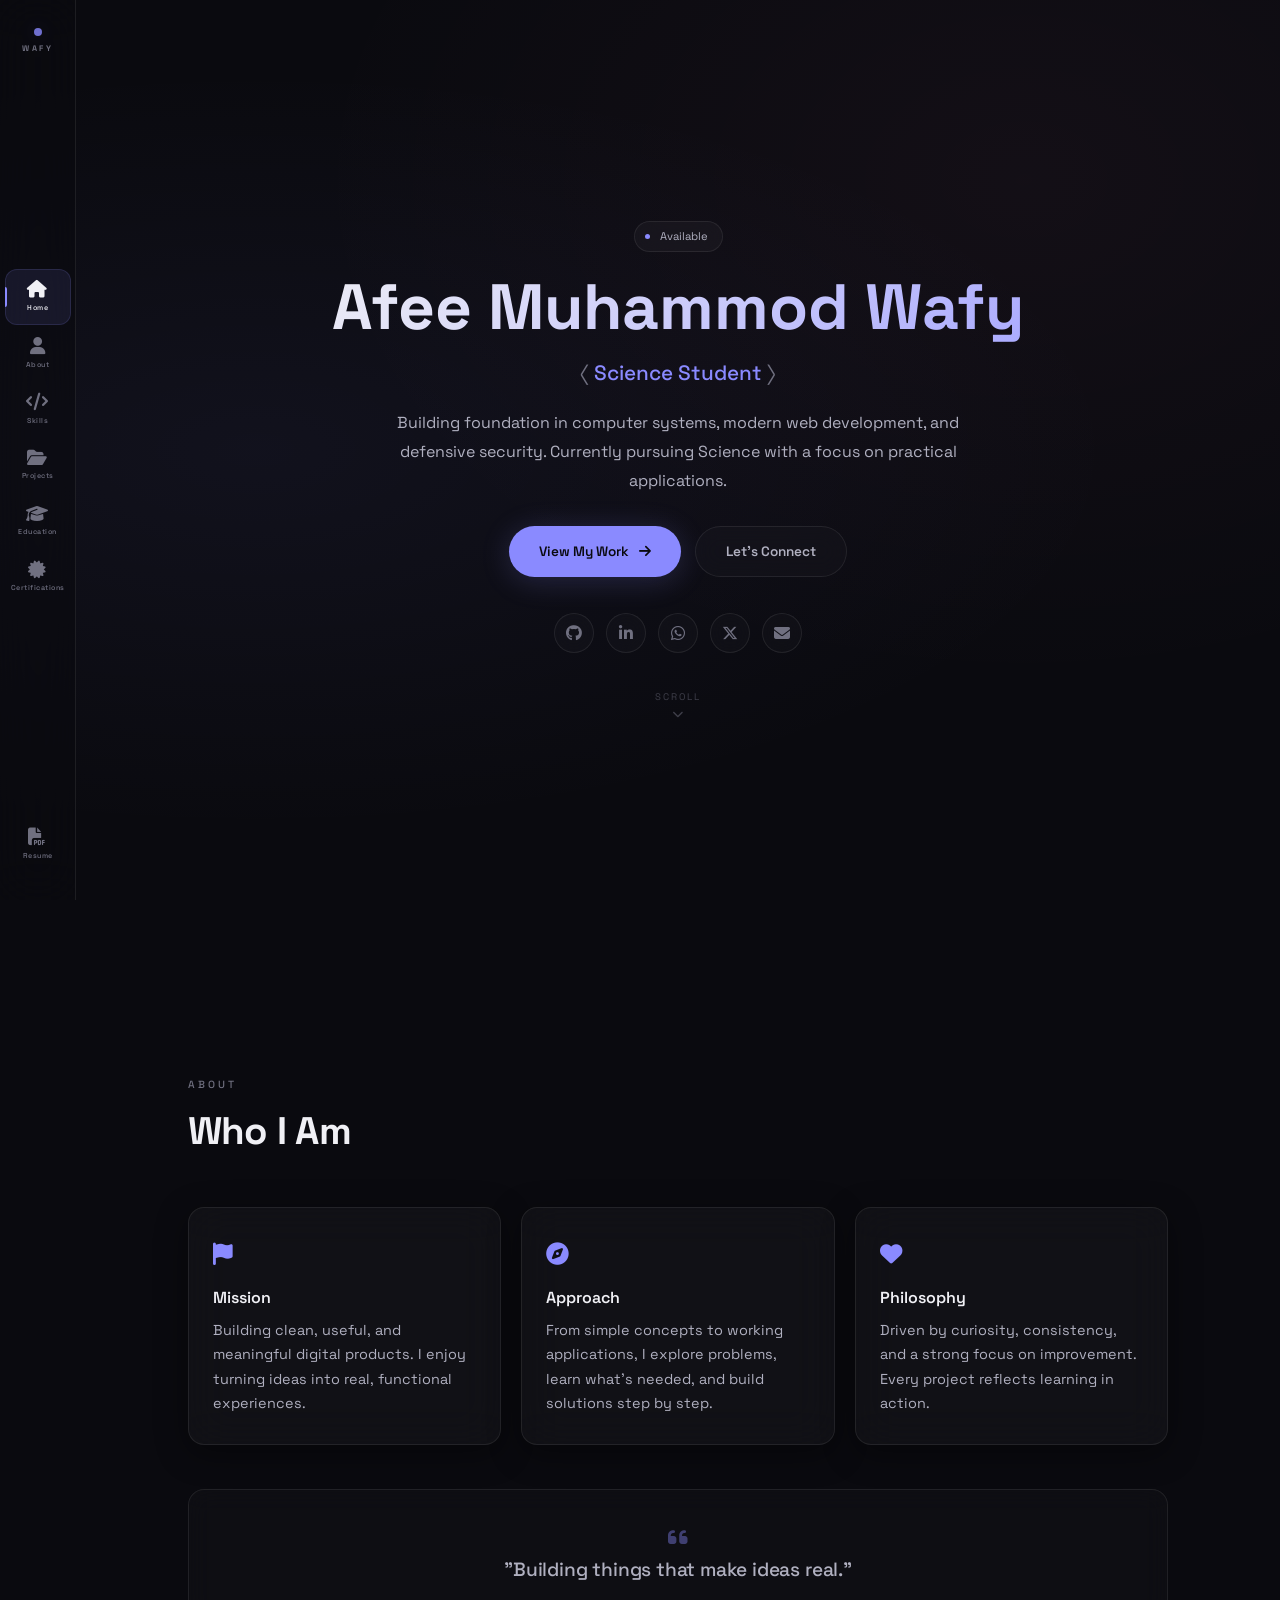
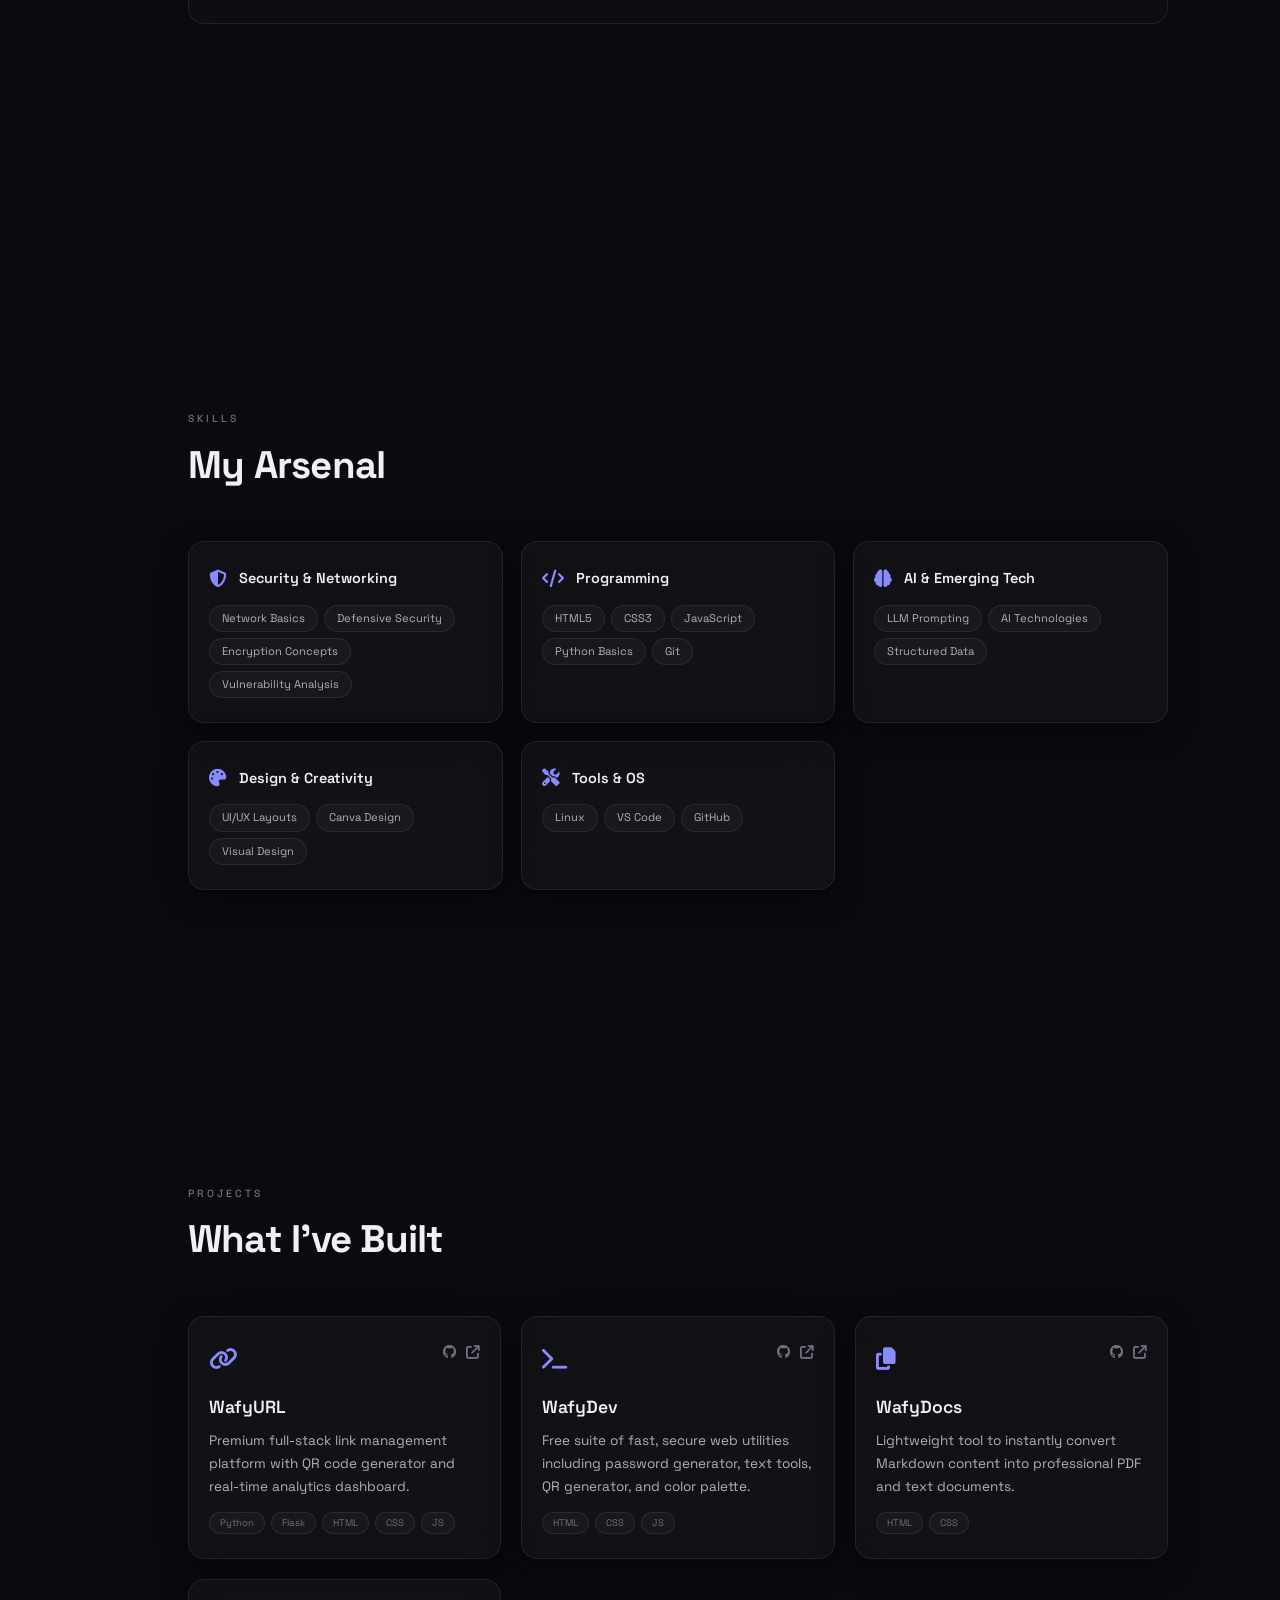
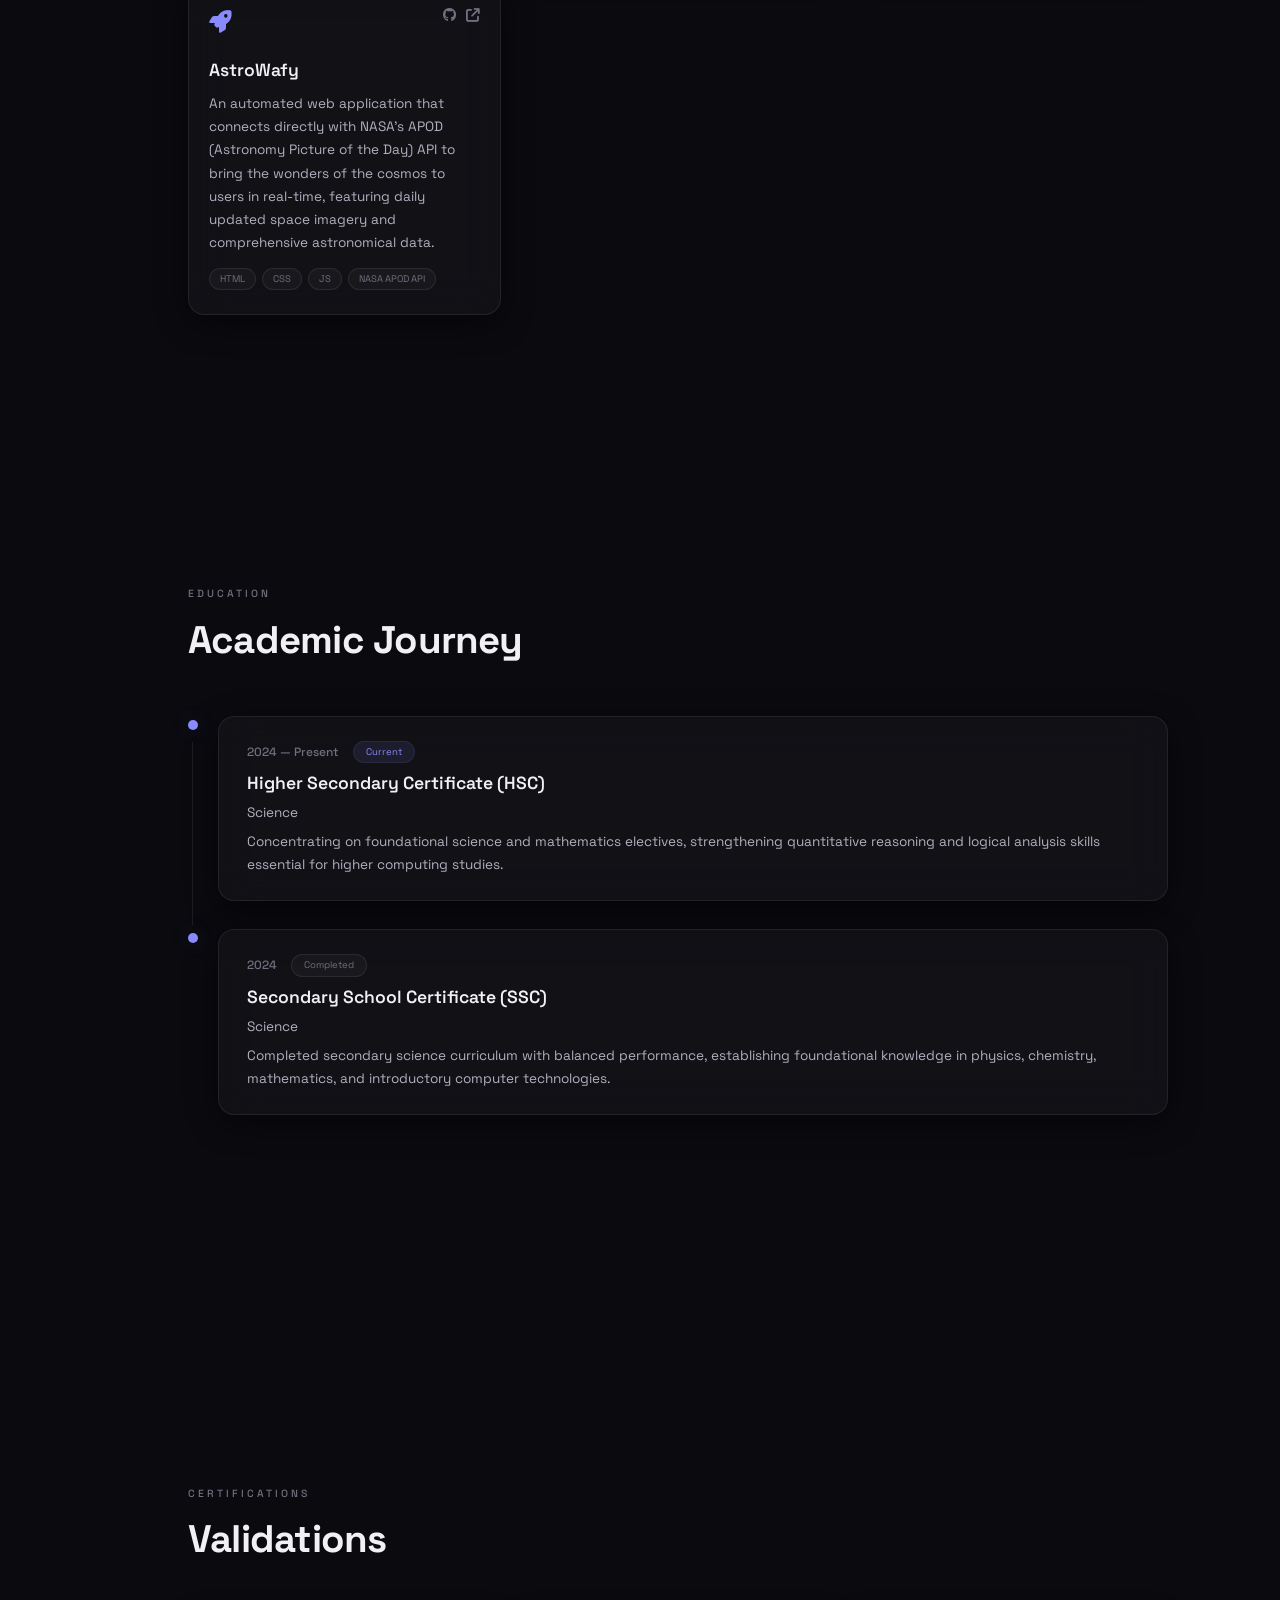
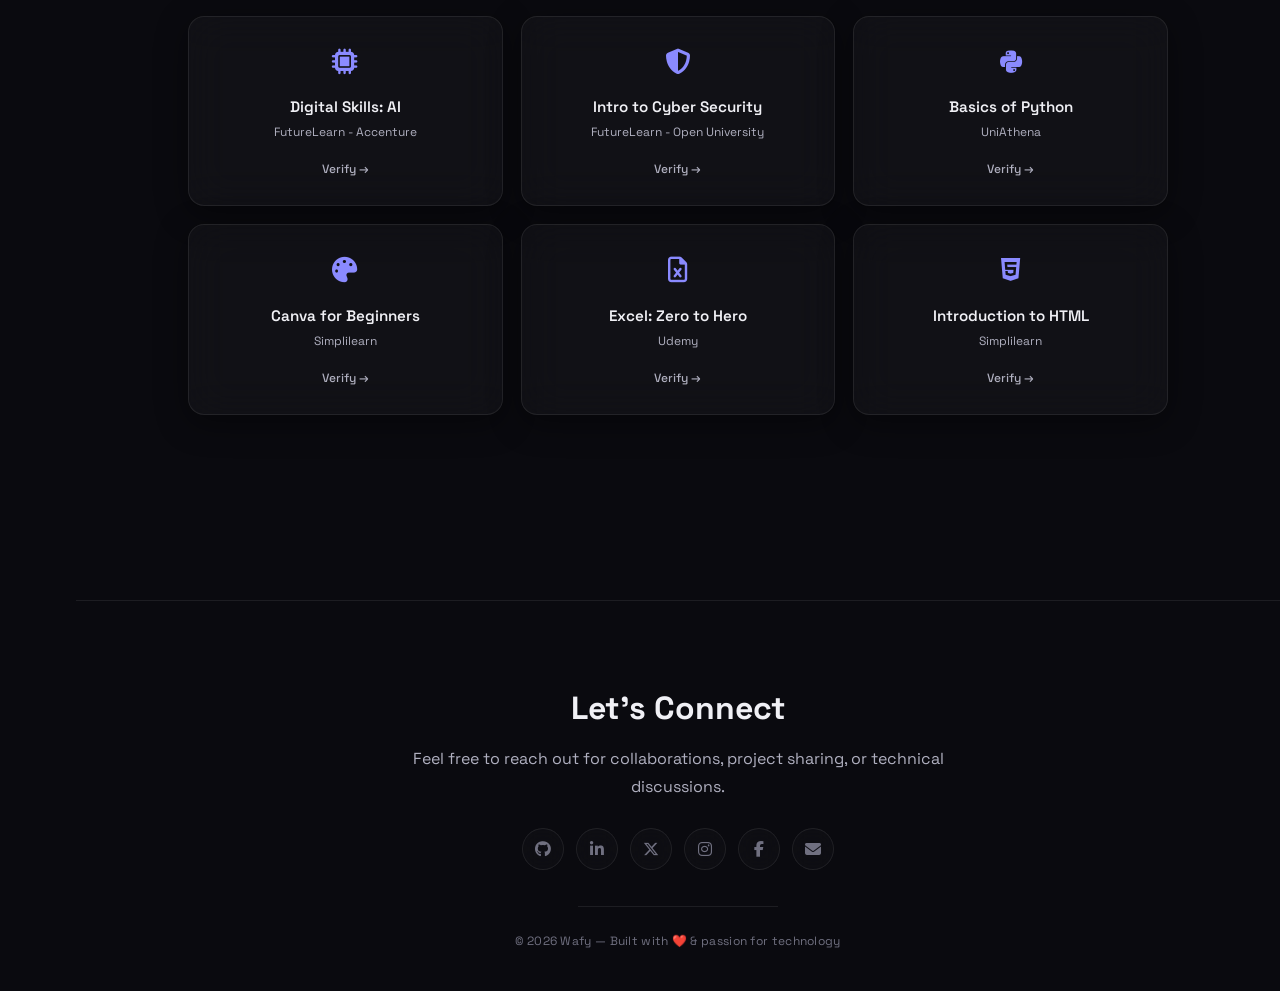
==== commit 7a328359: "Update index.html" ====
--- a/index.html
+++ b/index.html
@@ -43,7 +43,7 @@
     <link rel="preconnect" href="https://fonts.gstatic.com" crossorigin>
     <link href="https://fonts.googleapis.com/css2?family=Space+Grotesk:wght@300;400;500;600;700&display=swap" rel="stylesheet">
 
-    <!-- Font Awesome 6.5+ -->
+    <!-- Font Awesome 6.5+ (supports X/Twitter icon) -->
     <link rel="stylesheet" href="https://cdnjs.cloudflare.com/ajax/libs/font-awesome/6.5.0/css/all.min.css">
 
     <!-- Custom CSS -->
@@ -86,8 +86,8 @@
         </nav>
 
         <div class="sidebar-footer">
-            <a href="cv.pdf" download="Afee_Muhammod_Wafy_Resume.pdf" class="sidebar-resume" id="sidebarResume">
-                <i class="fa-solid fa-file-lines"></i>
+            <a href="cv.pdf" download class="sidebar-resume">
+                <i class="fa-solid fa-file-pdf"></i>
                 <span>Resume</span>
             </a>
         </div>
@@ -123,8 +123,8 @@
         <a href="#certifications" class="mobile-nav-link" data-section="certifications">
             <i class="fa-solid fa-certificate"></i> Certifications
         </a>
-        <a href="cv.pdf" download="Afee_Muhammod_Wafy_Resume.pdf" class="mobile-nav-link resume-mobile" id="mobileResume">
-            <i class="fa-solid fa-file-lines"></i> Resume (PDF)
+        <a href="cv.pdf" download class="mobile-nav-link resume-mobile">
+            <i class="fa-solid fa-file-pdf"></i> Resume
         </a>
     </div>
 
@@ -334,6 +334,25 @@
                         <span>CSS</span>
                     </div>
                 </div>
+
+                <!-- Project 4 - NEW AstroWafy -->
+                <div class="project-card">
+                    <div class="project-top">
+                        <div class="project-icon"><i class="fa-solid fa-rocket"></i></div>
+                        <div class="project-links-top">
+                            <a href="https://github.com/afeemuhammodwafy1/astrowafy" target="_blank"><i class="fa-brands fa-github"></i></a>
+                            <a href="https://astro.amwafy.xyz/" target="_blank"><i class="fa-solid fa-arrow-up-right-from-square"></i></a>
+                        </div>
+                    </div>
+                    <h3 class="project-title">AstroWafy</h3>
+                    <p class="project-desc">An automated web application that connects directly with NASA's APOD (Astronomy Picture of the Day) API to bring the wonders of the cosmos to users in real-time, featuring daily updated space imagery and comprehensive astronomical data.</p>
+                    <div class="project-tags">
+                        <span>HTML</span>
+                        <span>CSS</span>
+                        <span>JS</span>
+                        <span>NASA APOD API</span>
+                    </div>
+                </div>
             </div>
         </section>
 
@@ -433,11 +452,8 @@
                     <a href="https://twitter.com/muhammodwafy" target="_blank"><i class="fa-brands fa-x-twitter"></i></a>
                     <a href="https://instagram.com/afeemuhammodwafy" target="_blank"><i class="fa-brands fa-instagram"></i></a>
                     <a href="https://facebook.com/afeemuhammodwafy" target="_blank"><i class="fa-brands fa-facebook-f"></i></a>
-                    <a href="mailto:afeemuhammodwafy@gmail.com" 
-   onclick="navigator.clipboard.writeText('afeemuhammodwafy@gmail.com'); alert('Email address copied to clipboard!');">
-   <i class="fa-solid fa-envelope"></i>
-</a>
-
+                    <a href="mailto:afeemuhammodwafy@gmail.com"><i class="fa-solid fa-envelope"></i></a>
+                </div>
                 
                 <div class="footer-divider"></div>
                 <p class="copyright">&copy; 2026 Wafy — Built with ❤️ &amp; passion for technology</p>
@@ -451,9 +467,9 @@
         <i class="fa-solid fa-chevron-up"></i>
     </button>
 
-    <!-- ✦ ALL JAVASCRIPT ✦ -->
+    <!-- Custom JS -->
     <script>
-        // 1. MOBILE MENU TOGGLE
+        // ─── Mobile Menu ───
         const menuBtn = document.getElementById('menuBtn');
         const mobileNav = document.getElementById('mobileNav');
 
@@ -469,7 +485,7 @@
             });
         });
 
-        // 2. TYPING EFFECT FOR ROLE
+        // ─── Role Typing ───
         const roles = ["Science Student", "Cybersecurity Enthusiast", "Front-End Developer", "AI & Tech Explorer"];
         let roleIndex = 0, charIndex = 0, isDeleting = false;
         const roleEl = document.getElementById('roleText');
@@ -498,7 +514,7 @@
         }
         typeRole();
 
-        // 3. ACTIVE NAV LINK ON SCROLL
+        // ─── Active Nav Link ───
         const sections = document.querySelectorAll('.section');
         const navLinks = document.querySelectorAll('.nav-link');
         const mobileLinks = document.querySelectorAll('.mobile-nav-link');
@@ -517,7 +533,7 @@
             setActive(current);
         });
 
-        // 4. BACK TO TOP BUTTON
+        // ─── Back to Top ───
         const backTop = document.getElementById('backTop');
         window.addEventListener('scroll', () => {
             backTop.classList.toggle('visible', window.scrollY > 400);
@@ -526,48 +542,14 @@
             window.scrollTo({ top: 0, behavior: 'smooth' });
         });
 
-        // 5. SMOOTH SCROLL FOR NAV LINKS
+        // ─── Smooth Scroll for Nav ───
         document.querySelectorAll('.nav-link, .mobile-nav-link').forEach(link => {
             link.addEventListener('click', (e) => {
-                if (link.hasAttribute('download')) return;
                 e.preventDefault();
                 const target = document.querySelector(link.getAttribute('href'));
                 if (target) target.scrollIntoView({ behavior: 'smooth' });
             });
         });
-
-        // 6. RESUME DOWNLOAD FIX FOR MOBILE (ডাবল ট্যাব ফিক্সড)
-        function forceDownload(url, fileName) {
-            const link = document.createElement('a');
-            link.href = url;
-            link.download = fileName;
-            link.target = '_blank'; 
-            document.body.appendChild(link);
-            link.click();
-            document.body.removeChild(link);
-        }
-
-        const sidebarResume = document.getElementById('sidebarResume');
-        if (sidebarResume) {
-            sidebarResume.addEventListener('click', function(e) {
-                e.preventDefault();
-                const url = this.getAttribute('href');
-                const fileName = this.getAttribute('download') || 'Afee_Muhammod_Wafy_Resume.pdf';
-                forceDownload(url, fileName);
-            });
-        }
-
-        const mobileResume = document.getElementById('mobileResume');
-        if (mobileResume) {
-            mobileResume.addEventListener('click', function(e) {
-                e.preventDefault();
-                const url = this.getAttribute('href');
-                const fileName = this.getAttribute('download') || 'Afee_Muhammod_Wafy_Resume.pdf';
-                forceDownload(url, fileName);
-            });
-        }
-
-        console.log('✅ WAFY Portfolio Loaded Successfully!');
     </script>
 </body>
-</html>
+</html>
